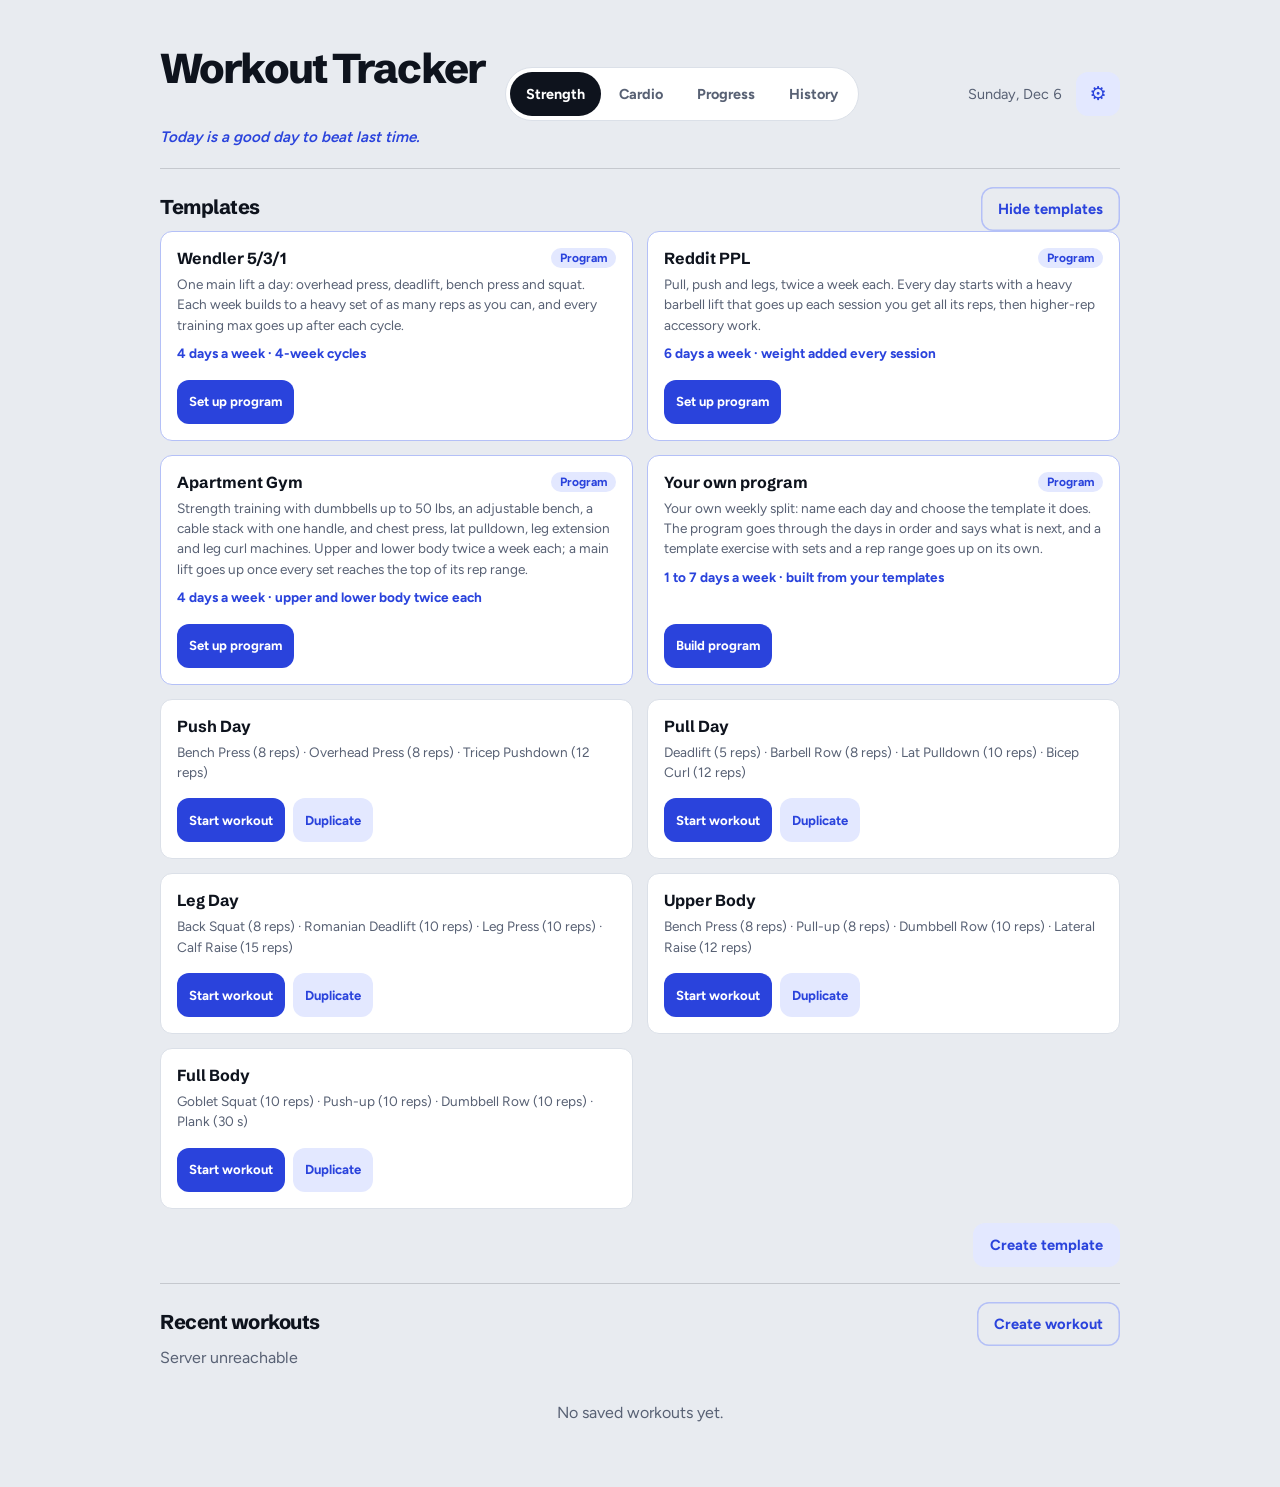
==== frontend/index.html @ eeacf693 "List the workouts the server refused in Settings, with Retry, Download and Discard A finished workou" ====
<!doctype html>
<html lang="en">
<head>
  <meta charset="UTF-8" />
  <meta name="viewport" content="width=device-width, initial-scale=1.0" />
  <title>Workout Tracker</title>
  <link rel="preload" href="fonts/schibsted-grotesk-latin.woff2" as="font" type="font/woff2" crossorigin />
  <link rel="preload" href="fonts/figtree-latin.woff2" as="font" type="font/woff2" crossorigin />
  <link rel="stylesheet" href="styles.css" />
  <link rel="stylesheet" href="onboarding.css" />
  <script src="theme.js"></script>
  <link rel="manifest" href="/manifest.webmanifest" />
  <meta name="theme-color" content="#e8ebf0" />
  <link rel="icon" href="/icons/icon-192.png" />
  <link rel="apple-touch-icon" href="/icons/apple-touch-icon.png" />
  <meta name="mobile-web-app-capable" content="yes" />
  <meta name="apple-mobile-web-app-capable" content="yes" />
  <meta name="apple-mobile-web-app-title" content="Workouts" />
</head>
<body>
  <main class="shell">
    <header>
      <div><h1>Workout Tracker</h1><p class="subtitle page-status" id="pageStatus"></p><p class="splash" id="splashLine" hidden></p></div>
      <nav class="site-nav" aria-label="Primary navigation"><a class="active" href="index.html" aria-current="page">Strength</a><a href="cardio.html">Cardio</a><a href="progress.html">Progress</a><a href="history.html">History</a></nav>
      <div class="header-actions"><div class="date" id="today"></div><button class="secondary settings-button" id="settingsButton" type="button" aria-label="Settings" title="Settings">&#9881;</button></div>
    </header>

    <div class="form-feedback" id="formFeedback" role="status" aria-live="polite" hidden></div>

    <section class="card" id="workoutBuilderCard" hidden>
      <div class="section-heading"><div><h2 id="workoutBuilderTitle">Create a workout</h2><p class="subtitle" id="workoutBuilderIntro">Add each exercise with its weight and reps, then save it to your history.</p></div></div>
      <div id="workoutBuilder">
        <div class="workout-name"><div class="workout-field"><label for="workoutName">Workout name</label><input id="workoutName" type="text" placeholder="e.g. Push Day" /></div><div class="workout-field"><label for="workoutDate">Workout date</label><input id="workoutDate" type="date" /></div><button class="secondary" id="clearBtn" type="button">Cancel</button></div>
        <div class="notes-field"><label for="workoutNotes">Workout notes</label><textarea id="workoutNotes" rows="3" placeholder="How did the session feel? Add cues, goals, or observations."></textarea></div>
        <div class="grid">
          <div class="exercise-input"><label for="exercise">Exercise</label><input id="exercise" type="text" maxlength="100" list="exerciseNames" autocomplete="off" placeholder="e.g. Bench Press" required /></div>
          <div><label for="weight">Weight (<span class="unit-label">lbs</span>)</label><input id="weight" type="number" inputmode="decimal" min="0" step="0.5" placeholder="0" /></div>
          <div><label for="reps">Reps</label><input id="reps" type="number" inputmode="numeric" min="1" step="1" placeholder="0" required /></div>
          <button class="primary" id="addBtn" type="button">+ Add</button>
        </div>
        <ul class="exercise-list" id="exerciseList"><li class="empty">Your exercises will appear here.</li></ul>
        <div class="footer-actions"><span id="count" class="subtitle">0 exercises</span><button class="primary" id="saveBtn" type="button">Save workout</button></div>
      </div>
    </section>

    <section class="card active-workout" id="activeWorkout" hidden>
      <div class="section-heading"><div><h2 id="activeWorkoutTitle">Active workout</h2><button class="progress-toggle" id="activeWorkoutProgress" type="button" aria-expanded="false" aria-controls="exerciseJump"></button></div><div class="section-heading-actions"><button class="secondary" id="bigViewBtn" type="button">Big view</button><button class="secondary" id="endWorkoutBtn" type="button">Cancel workout</button></div></div>
      <p class="reach-line" id="workoutReach" hidden></p>
      <ol class="exercise-jump" id="exerciseJump" aria-label="Go to an exercise" hidden></ol>
      <div class="active-exercise"><div class="active-exercise-heading"><h3 id="activeExerciseName"></h3><details class="row-menu exercise-menu" id="exerciseMenu"><summary class="secondary" aria-label="More for this exercise">&middot;&middot;&middot;</summary><div class="row-menu-items"><button type="button" id="swapToggle" aria-expanded="false" aria-controls="swapPanel">Swap exercise</button><button type="button" id="guideToggle" aria-expanded="false" aria-controls="guidePanel">How to do it</button><button type="button" id="noteToggle" aria-expanded="false" aria-controls="notePanel">Add note</button><button type="button" id="supersetToggle">Superset with next</button></div></details></div>
        <div class="swap-panel" id="swapPanel" hidden><label for="swapName">Do this instead</label><div class="swap-fields"><input id="swapName" type="text" maxlength="100" list="exerciseNames" autocomplete="off" placeholder="e.g. Dumbbell Bench Press" /><button class="primary" id="swapBtn" type="button">Swap</button><button class="secondary" id="swapCancel" type="button">Cancel</button></div><p class="subtitle" id="swapHelp"></p></div>
        <div class="swap-panel guide-panel" id="guidePanel" hidden><h4 id="guideTitle"></h4><p class="subtitle guide-for" id="guideFor" hidden></p><ol class="guide-steps" id="guideSteps"></ol><p class="guide-mistake" id="guideMistake" hidden></p><p class="guide-none subtitle" id="guideNone" hidden></p><div class="note-actions"><a class="guide-video" id="guideVideo" href="#" target="_blank" rel="noopener noreferrer">Find a video demo</a><button class="secondary" id="guideClose" type="button">Close</button></div></div>
        <div class="swap-panel" id="notePanel" hidden><label for="noteText">Note for this exercise</label><textarea class="notes-input" id="noteText" rows="2" maxlength="2000" placeholder="e.g. Seat on 4, grip on the rings"></textarea><div class="note-actions"><button class="primary" id="noteSave" type="button">Save note</button><button class="secondary" id="noteCancel" type="button">Cancel</button></div><p class="subtitle">Shown whenever you do this exercise, in any workout. Save it empty to remove it.</p></div>
        <p class="exercise-note" id="exerciseNote" hidden></p><p class="subtitle superset-line" id="supersetLine" hidden></p>
        <p id="activeExerciseTarget" class="exercise-context target"></p><p id="activeExerciseLast" class="exercise-context" hidden></p><p class="progression-hint" id="progressionHint" hidden><span id="progressionText"></span> <button class="link-button" id="progressionUse" type="button"></button></p><p class="reach-hint" id="reachHint" hidden></p><details class="past-sessions" id="pastSessions" hidden><summary>Past sessions</summary><ul id="pastSessionList"></ul><a class="past-sessions-link" id="exerciseHistoryLink" href="progress.html">Every session, chart and records</a></details><ol class="plan-sets" id="activePlan" aria-label="Planned sets" hidden></ol></div>
      <div class="set-entry">
        <div class="weight-entry"><label for="activeWeight">Weight (<span class="unit-label">lbs</span>)</label><div class="weight-stepper" id="weightStepper"><button class="secondary" type="button" data-weight-step="-5" aria-label="5 lbs lighter">&minus;5</button><input id="activeWeight" type="number" inputmode="decimal" enterkeyhint="next" min="0" step="0.5" placeholder="0" /><button class="secondary" type="button" data-weight-step="5" aria-label="5 lbs heavier">+5</button></div></div>
        <div class="reps-entry"><label for="completedReps" id="completedRepsLabel">Reps completed</label><input id="completedReps" type="number" inputmode="numeric" enterkeyhint="done" min="1" step="1" placeholder="0" /></div>
        <button class="primary" id="completeSetBtn" type="button">Complete set</button>
      </div>
      <button class="secondary repeat-set" id="repeatSetBtn" type="button" hidden></button>
      <div class="effort-choices" id="effortChoices" role="group" aria-labelledby="effortLabel" hidden><span id="effortLabel">Reps left</span><button class="secondary" type="button" data-effort="0" aria-pressed="false" aria-label="0 left">0</button><button class="secondary" type="button" data-effort="1" aria-pressed="false" aria-label="1 left">1</button><button class="secondary" type="button" data-effort="2" aria-pressed="false" aria-label="2 left">2</button><button class="secondary" type="button" data-effort="3" aria-pressed="false" aria-label="3 left">3</button><button class="secondary" type="button" data-effort="4" aria-pressed="false" aria-label="4 or more left">4+</button></div>
      <div class="hold-timer" id="holdTimer" hidden><div class="hold-time"><strong>Hold</strong><span id="holdDisplay">0:30</span></div><button class="secondary" id="holdBtn" type="button">Start timer</button></div>
      <p class="plate-hint" id="plateHint" hidden></p><p class="plate-hint" id="warmupHint" hidden></p>
      <div class="rest-panel" id="restPanel" hidden><div class="rest-time"><strong>Rest</strong><span id="timerDisplay">1:30</span><div class="rest-adjust" id="restAdjust"><button class="secondary" type="button" data-rest-adjust="-30" aria-label="30s less rest">&minus;30s</button><button class="secondary" type="button" data-rest-adjust="30" aria-label="30s more rest">+30s</button></div></div><div class="rest-actions"><button class="secondary" id="restEndBtn" type="button" aria-label="End rest now">End rest</button><button class="secondary" id="restToggleBtn" type="button">Start rest</button><button class="secondary" id="restResetBtn" type="button" aria-label="Reset the rest timer" title="Reset">&#8634;</button></div></div>
      <p class="visually-hidden" id="restAnnouncement" role="status"></p>
      <p class="subtitle screen-awake-notice" id="screenAwakeNotice" role="status" hidden></p>
      <p class="subtitle" id="activeSyncNotice" role="status" hidden>Can&rsquo;t reach the server. Your sets are saved on this device and will sync automatically.</p>
      <div class="workout-extras">
      <details class="add-exercise" id="completedSetsToggle" hidden><summary id="completedSetsSummary">Completed sets</summary><ul class="set-list" id="completedSets"></ul></details>
      <details class="add-exercise" id="activeNotesToggle"><summary>Workout notes</summary><textarea class="notes-input" id="activeNotes" rows="3" aria-label="Workout notes" placeholder="Add notes while you train."></textarea></details>
      <details class="add-exercise" id="addActiveExercise"><summary>Add an exercise</summary><div class="add-exercise-fields"><div><label for="activeAddName">Exercise</label><input id="activeAddName" type="text" list="exerciseNames" autocomplete="off" placeholder="e.g. Dips" /></div><div><label for="activeAddReps" id="activeAddRepsLabel">Target reps</label><input id="activeAddReps" type="number" inputmode="numeric" min="1" step="1" placeholder="0" /></div><button class="secondary" id="activeAddBtn" type="button">Add next</button><label class="setting-check add-exercise-timed"><input id="activeAddTimed" type="checkbox" /> Timed, in seconds rather than reps</label></div></details>
      </div>
      <div class="footer-actions"><button class="link-button" id="finishEarlyBtn" type="button" hidden>Finish early</button><div class="footer-buttons"><button class="secondary" id="prevExerciseBtn" type="button" hidden>Previous</button><button class="primary" id="nextExerciseBtn" type="button">Next exercise</button></div></div>
    </section>

    <button class="link-button other-cards-toggle" id="otherCardsToggle" type="button" aria-expanded="false">Show the rest of the Tracker</button>

    <section class="card workout-summary" id="workoutSummary" aria-labelledby="summaryTitle" hidden>
      <div class="section-heading"><div><h2 id="summaryTitle">Workout complete</h2><p class="subtitle" id="summaryName"></p></div><button class="secondary" id="summaryDone" type="button">Done</button></div>
      <p class="summary-splash" id="summarySplash" hidden></p>
      <div class="summary-records summary-achievements" id="summaryAchievements" hidden><h3>Achievements unlocked</h3><ul id="summaryAchievementList"></ul></div>
      <div class="summary-records summary-program" id="summaryProgram" hidden><h3>Your program</h3><ul id="summaryProgramList"></ul></div>
      <p class="summary-headline" id="summaryCompare" hidden></p>
      <div class="summary-goals summary-records" id="summaryGoals" hidden><h3>Goals reached</h3><ul id="summaryGoalList"></ul></div>
      <div class="summary-records" id="summaryRecords" hidden><h3>New personal records</h3><ul id="summaryRecordList"></ul></div>
      <p class="summary-line" id="summaryWeek" hidden></p>
      <p class="summary-line summary-streak" id="summaryStreak" hidden></p>
      <ul class="summary-stats" id="summaryStats"></ul>
      <div class="summary-exercises" id="summaryExercises" hidden><h3>By exercise</h3><ul id="summaryExerciseList"></ul></div>
      <button class="link-button summary-export" id="summaryExport" type="button" hidden>Download for Strava (.tcx)</button>
    </section>

    <section class="card recap-card whats-new-card" id="whatsNewCard" aria-labelledby="whatsNewTitle" hidden>
      <div class="section-heading"><div><h2 id="whatsNewTitle">What's new</h2><p class="subtitle" id="whatsNewRelease"></p></div><button class="secondary" id="whatsNewDone" type="button">Done</button></div>
      <ul class="whats-new-list" id="whatsNewList"></ul>
      <details class="recap-records whats-new-more" id="whatsNewMore" hidden><summary id="whatsNewMoreTitle">More</summary><ul class="whats-new-list" id="whatsNewMoreList"></ul></details>
    </section>

    <section class="card recap-card" id="recapCard" aria-labelledby="recapTitle" hidden>
      <div class="section-heading"><div><h2 id="recapTitle">Last week</h2><p class="subtitle" id="recapRange"></p></div><button class="secondary" id="recapDone" type="button">Done</button></div>
      <p class="summary-splash recap-best" id="recapBest" hidden>Your biggest week of lifting yet.</p>
      <p class="summary-headline recap-headline" id="recapHeadline"></p>
      <p class="summary-line" id="recapCompare" hidden></p>
      <ul class="summary-stats" id="recapStats"></ul>
      <div class="summary-records summary-achievements" id="recapAchievements" hidden><h3>Achievements</h3><ul id="recapAchievementList"></ul></div>
      <details class="recap-records summary-records" id="recapRecords" hidden><summary id="recapRecordsTitle">Personal records</summary><ul id="recapRecordList"></ul></details>
    </section>

    <section class="card between-workouts schedule-card" id="scheduleCard" aria-label="Training schedule" hidden>
      <p class="schedule-text" id="scheduleText"></p>
      <div class="schedule-actions"><button class="primary" id="scheduleStart" type="button" hidden></button><button class="link-button" id="scheduleChange" type="button">Change schedule</button></div>
    </section>

    <section class="card between-workouts flat" id="programCard" hidden>
      <div class="section-heading program-heading"><div><h2 id="programTitle">Training program</h2><p id="programSummary" class="subtitle"></p></div><details class="row-menu program-menu"><summary class="secondary" aria-label="Program options">&middot;&middot;&middot;</summary><div class="row-menu-items"><button id="editProgramBtn" type="button">Edit program</button><button id="calendarProgramBtn" type="button">Add to calendar</button><button class="danger" id="endProgramBtn" type="button">End program</button></div></details></div>
      <p class="program-notice" id="programNotice" role="status" hidden></p>
      <div class="program-next" id="programNext"></div>
      <details class="program-section" id="programNumbersSection"><summary id="programNumbersHeading">Training maxes</summary><ul class="program-maxes" id="programMaxes"></ul></details>
      <details class="program-section" id="programProgressSection" hidden><summary>Progress</summary><p class="program-progress-key" id="programProgressKey"></p><ul class="program-progress" id="programProgress"></ul></details>
      <details class="program-section"><summary id="programBlockHeading">This cycle</summary><div id="programWeeks"></div></details>
    </section>

    <section class="card between-workouts flat ruled">
      <div class="section-heading"><div><h2>Templates</h2></div><div class="section-heading-actions"><button class="secondary" id="templatesToggle" type="button" aria-controls="templateArea" aria-expanded="false">Show templates</button></div></div>
      <div id="templateArea" hidden>
        <div class="template-grid" id="templateList"></div>
        <div class="template-area-actions"><button class="secondary" id="createTemplateBtn" type="button">Create template</button></div>
      </div>
    </section>

    <section class="card between-workouts flat ruled">
      <div class="section-heading"><div><h2>Recent workouts</h2><p id="storageStatus" class="subtitle"></p></div><div class="section-heading-actions"><button class="secondary" id="createWorkoutBtn" type="button">Create workout</button></div></div>
      <ul class="saved-workout-list" id="savedWorkoutList"><li class="empty">No saved workouts yet.</li></ul>
    </section>
  </main>
  <div class="big-view" id="bigView" role="dialog" aria-modal="true" aria-labelledby="bigViewExercise" hidden>
    <p class="visually-hidden" id="bigViewAnnouncement" role="status"></p>
    <div class="big-view-top">
      <div><h2 id="bigViewExercise"></h2><p id="bigViewProgress"></p></div>
      <button id="bigViewClose" type="button" aria-label="Close the big view">&times;</button>
    </div>
    <div class="big-view-main">
      <p class="big-view-label" id="bigViewLabel" hidden></p>
      <p class="big-view-clock" id="bigViewClock" role="timer" aria-live="off" hidden></p>
      <div class="big-view-bar" id="bigViewBar" aria-hidden="true" hidden><span></span></div>
      <p class="big-view-set" id="bigViewSet"></p>
      <p class="big-view-numbers" id="bigViewNumbers" hidden></p>
      <p class="big-view-reach" id="bigViewReach" hidden></p>
    </div>
    <div class="big-view-actions">
      <div class="big-view-rest" id="bigViewRest" hidden><button type="button" data-big-rest="-30" aria-label="30s less rest">&minus;30s</button><button type="button" data-big-rest="30" aria-label="30s more rest">+30s</button><button type="button" id="bigViewToggle"></button><button type="button" id="bigViewSkip">Skip rest</button></div>
      <button class="big-view-primary" id="bigViewPrimary" type="button" data-kind="complete">Complete set</button>
    </div>
  </div>
  <!-- Suggested exercise names for every exercise field on the page: whatever has been logged or is in a template. -->
  <datalist id="exerciseNames"></datalist>
  <div class="modal-backdrop" id="templateModal" hidden>
    <section class="settings-modal template-modal" role="dialog" aria-modal="true" aria-labelledby="templateModalTitle">
      <div class="settings-heading"><h2 id="templateModalTitle">Create template</h2><button class="modal-close" id="closeTemplate" type="button" aria-label="Close template editor">&times;</button></div>
      <form id="templateForm"><label for="templateName">Template name</label><input id="templateName" type="text" maxlength="100" placeholder="e.g. Conditioning Day" required /><div class="template-exercise-heading"><label>Exercises</label><button class="secondary" id="addTemplateExercise" type="button">Add exercise</button></div><div id="templateExerciseEditor"></div><div class="settings-actions"><button class="secondary" id="cancelTemplate" type="button">Cancel</button><button class="primary" type="submit">Save template</button></div></form>
    </section>
  </div>
  <div class="modal-backdrop" id="programModal" hidden>
    <section class="settings-modal program-modal" role="dialog" aria-modal="true" aria-labelledby="programModalTitle">
      <div class="settings-heading"><h2 id="programModalTitle">Start program</h2><button class="modal-close" id="closeProgram" type="button" aria-label="Close program setup">&times;</button></div>
      <form id="programForm" novalidate>
        <p class="subtitle program-help" id="programIntro"></p>
        <div class="program-option" id="programMaxKindField"><label for="programMaxKind">The weights you enter are</label><select id="programMaxKind"><option value="1rm">One-rep maxes</option><option value="tm">Training maxes</option></select></div>
        <div class="program-max-inputs" id="programMaxInputs"></div>
        <div class="program-options" id="programOptions"></div>
        <p class="auth-feedback" id="programFormError" role="alert" hidden></p>
        <div class="settings-actions"><button class="secondary" id="cancelProgram" type="button">Cancel</button><button class="primary" id="programSubmit" type="submit">Start program</button></div>
      </form>
    </section>
  </div>
  <div class="modal-backdrop" id="builderModal" hidden>
    <section class="settings-modal program-modal builder-modal" role="dialog" aria-modal="true" aria-labelledby="builderModalTitle">
      <div class="settings-heading"><h2 id="builderModalTitle">Build your program</h2><button class="modal-close" id="closeBuilder" type="button" aria-label="Close program builder">&times;</button></div>
      <form id="builderForm" novalidate>
        <p class="subtitle program-help" id="builderIntro"></p>
        <div class="program-option"><label for="builderName">Program name</label><input id="builderName" type="text" maxlength="100" autocomplete="off" placeholder="e.g. Upper/Lower" /></div>
        <div class="template-exercise-heading"><label id="builderDaysLabel">Days, in order</label><button class="secondary" id="builderAddDay" type="button">Add a day</button></div>
        <ol class="builder-days" id="builderDays" aria-labelledby="builderDaysLabel"></ol>
        <p class="auth-feedback" id="builderError" role="alert" hidden></p>
        <div class="settings-actions"><button class="secondary" id="cancelBuilder" type="button">Cancel</button><button class="primary" id="builderSubmit" type="submit">Start program</button></div>
      </form>
    </section>
  </div>
  <script src="common.js"></script>
  <script src="offline.js"></script>
  <!-- The Settings dialog is added by settings-dialog.js, one copy for every page. -->
  <script src="account-rules.js"></script>
  <script src="settings-fields.js"></script>
  <script src="settings-dialog.js"></script>
  <script src="settings.js"></script>
  <script src="devices.js"></script>
  <script src="refused-workouts.js"></script>
  <script src="reminders.js"></script>
  <script src="program-definitions.js"></script>
  <script src="program-plan.js"></script>
  <script src="program.js"></script>
  <!-- The Tracker's own scripts, each loaded before script.js, which starts the page. -->
  <script src="rest-timer.js"></script>
  <script src="records.js"></script>
  <script src="cardio-activities.js"></script>
  <script src="achievements.js"></script>
  <script src="reach.js"></script>
  <script src="achievement-card.js"></script>
  <script src="recap.js"></script>
  <script src="whats-new.js"></script>
  <script src="summary.js"></script>
  <script src="activity-export.js"></script>
  <script src="templates.js"></script>
  <script src="program-builder.js"></script>
  <script src="exercise-library.js"></script>
  <script src="exercise-guides.js"></script>
  <script src="stalls.js"></script>
  <script src="training-tools.js"></script>
  <script src="schedule.js"></script>
  <script src="program-calendar.js"></script>
  <script src="script.js"></script>
  <script src="big-view.js"></script>
  <script src="onboarding.js"></script>
  <script src="pwa.js"></script>
</body>
</html>
---- frontend/styles.css ----
/* Two typefaces, both served with the app (fonts/, SIL Open Font License), so every phone, computer and test run draws the same
   letters at the same sizes: Schibsted Grotesk for titles and the big numbers being worked on, and Figtree for everything
   else. Each has a Latin file for English and an extended one that only loads for accented names. */
@font-face { font-family:"Schibsted Grotesk"; font-style:normal; font-weight:400 900; font-display:swap; src:url(fonts/schibsted-grotesk-latin.woff2) format("woff2");
  unicode-range:U+0000-00FF,U+0131,U+0152-0153,U+02BB-02BC,U+02C6,U+02DA,U+02DC,U+0304,U+0308,U+0329,U+2000-206F,U+20AC,U+2122,U+2191,U+2193,U+2212,U+2215,U+FEFF,U+FFFD; }
@font-face { font-family:"Schibsted Grotesk"; font-style:normal; font-weight:400 900; font-display:swap; src:url(fonts/schibsted-grotesk-latin-ext.woff2) format("woff2");
  unicode-range:U+0100-02BA,U+02BD-02C5,U+02C7-02CC,U+02CE-02D7,U+02DD-02FF,U+0304,U+0308,U+0329,U+1D00-1DBF,U+1E00-1E9F,U+1EF2-1EFF,U+2020,U+20A0-20AB,U+20AD-20C0,U+2113,U+2C60-2C7F,U+A720-A7FF; }
@font-face { font-family:Figtree; font-style:normal; font-weight:300 900; font-display:swap; src:url(fonts/figtree-latin.woff2) format("woff2");
  unicode-range:U+0000-00FF,U+0131,U+0152-0153,U+02BB-02BC,U+02C6,U+02DA,U+02DC,U+0304,U+0308,U+0329,U+2000-206F,U+20AC,U+2122,U+2191,U+2193,U+2212,U+2215,U+FEFF,U+FFFD; }
@font-face { font-family:Figtree; font-style:normal; font-weight:300 900; font-display:swap; src:url(fonts/figtree-latin-ext.woff2) format("woff2");
  unicode-range:U+0100-02BA,U+02BD-02C5,U+02C7-02CC,U+02CE-02D7,U+02DD-02FF,U+0304,U+0308,U+0329,U+1D00-1DBF,U+1E00-1E9F,U+1EF2-1EFF,U+2020,U+20A0-20AB,U+20AD-20C0,U+2113,U+2C60-2C7F,U+A720-A7FF; }
/* Colour themes. Every colour that changes with the theme is one of these variables: the page and card (--bg, --card,
   --sunk for panels set into a card), text (--ink, --muted), lines, the accent and what goes on it (--on-accent), a
   tint of it for chosen and secondary things (--accent-soft, --accent-line), the focus ring, and the glow the page's
   background starts from. theme.js sets data-palette on <html> to the chosen theme, and data-theme to light or dark,
   which the rules further down that differ in the dark (warnings, successes) go by. Each block also colours the
   previews in Settings, which carry a data-palette of their own. */
:root, [data-palette="light"] { --bg:#e8ebf0; --card:#fff; --ink:#0e131d; --muted:#586174; --accent:#2a43dc; --line:#dbe0e8; --on-accent:#fff;
  --accent-soft:#e3e8ff; --accent-line:#b4c0f7; --accent-ring:#2a43dc26; --sunk:#f2f4f8; --glow:#e3e8ff; }
:root { --tab-bar:0px; --radius-control:12px; --radius-panel:16px; --radius-card:22px;
  --font-display:"Schibsted Grotesk","Helvetica Neue",Arial,sans-serif; --font-body:Figtree,system-ui,-apple-system,"Segoe UI",sans-serif;
  --rule:var(--line); }
@supports (color:color-mix(in srgb, red, blue)) { :root { --rule:color-mix(in srgb, var(--ink) 16%, var(--bg)); } }
[data-theme="dark"], [data-palette="dark"] { color-scheme:dark; --bg:#0b0e13; --card:#151a22; --ink:#f0f3f8; --muted:#98a3b6; --accent:#8fa7ff; --line:#252c38; --on-accent:#080d28;
  --accent-soft:#1d2644; --accent-line:#37478a; --accent-ring:#8fa7ff33; --sunk:#10141b; --glow:#18213b; }
/* Light themes. */
[data-palette="sunrise"] { --bg:#fbf5ef; --card:#fffdfb; --ink:#2b1d16; --muted:#7c6558; --accent:#b64621; --line:#efe1d4; --on-accent:#fff;
  --accent-soft:#fde8de; --accent-line:#f2c2ad; --accent-ring:#b6462124; --sunk:#fcf6f1; --glow:#ffe6d6; }
[data-palette="meadow"] { --bg:#f2f7f3; --card:#fff; --ink:#15281d; --muted:#5b7064; --accent:#217855; --line:#dde9e1; --on-accent:#fff;
  --accent-soft:#e2f2e8; --accent-line:#b5dcc4; --accent-ring:#21785524; --sunk:#f6faf7; --glow:#dff2e5; }
[data-palette="blossom"] { --bg:#fbf3f6; --card:#fff; --ink:#2d1622; --muted:#7c6270; --accent:#b83772; --line:#f0dfe7; --on-accent:#fff;
  --accent-soft:#fbe5ef; --accent-line:#f0bcd3; --accent-ring:#b8377224; --sunk:#fdf7fa; --glow:#fde1ed; }
/* Dark themes, most of them on black. A bright accent takes dark text, which white on it would be hard to read. */
[data-palette="crimson"] { --bg:#0c0c0e; --card:#17171b; --ink:#f3f3f5; --muted:#a6a6b0; --accent:#f05555; --line:#2a2a30; --on-accent:#1a0505;
  --accent-soft:#3a1a1e; --accent-line:#6b2a31; --accent-ring:#f0555538; --sunk:#111114; --glow:#2a1316; }
[data-palette="emerald"] { --bg:#0b0e0c; --card:#151a17; --ink:#eef5f0; --muted:#9fb0a5; --accent:#34d399; --line:#25302a; --on-accent:#052e1f;
  --accent-soft:#12352a; --accent-line:#1f6b4f; --accent-ring:#34d39938; --sunk:#0f1311; --glow:#10261d; }
[data-palette="ocean"] { --bg:#0a1220; --card:#101c2f; --ink:#e8f1fb; --muted:#9db0c8; --accent:#38bdf8; --line:#1f3150; --on-accent:#03243a;
  --accent-soft:#12324d; --accent-line:#1d5b83; --accent-ring:#38bdf838; --sunk:#0c1626; --glow:#0f2a45; }
[data-palette="gold"] { --bg:#0e0d0a; --card:#1a1813; --ink:#f6f2e8; --muted:#b3aa96; --accent:#f5b72f; --line:#2f2b22; --on-accent:#251a00;
  --accent-soft:#3a2f12; --accent-line:#6e5820; --accent-ring:#f5b72f38; --sunk:#13120e; --glow:#2a220e; }
[data-palette="violet"] { --bg:#110c1c; --card:#1b1429; --ink:#f1ecfa; --muted:#ada3c2; --accent:#b98cff; --line:#2e2442; --on-accent:#1d0b3a;
  --accent-soft:#2f2150; --accent-line:#55408a; --accent-ring:#b98cff38; --sunk:#150f22; --glow:#2a1a4a; }
/* The Text size setting (theme.js puts it on <html>): every size below is in rem, so scaling the root scales all of the text and the
   spaces measured in it. Normal is the browser's own size, which is left alone so a larger default in the browser still counts. */
html[data-text-size="large"] { font-size:115%; }
html[data-text-size="larger"] { font-size:130%; }
html[data-text-size="largest"] { font-size:150%; }
* { box-sizing:border-box; }
/* The hidden attribute always wins. A class that sets display (flex, grid) would otherwise override it and
   leave the element showing, as it did for the rest timer and the empty-chart message. */
[hidden] { display:none !important; }
body {
  margin:0; min-height:100vh; font-family:var(--font-body); color:var(--ink); background:var(--bg); transition:background .2s,color .2s;
}
/* Titles, and the few numbers that are the point of a screen (the weight and reps being logged, the next workout and the totals),
   are the grotesk. Everything else, buttons and fields included, is in the body face. A field or button that is to be the grotesk
   says so here, since they take the page's font from `font:inherit` below. The clocks stay in the body face on purpose: the
   grotesk's tabular figures leave a gap around the colon ("1 : 29"), which Figtree's do not. */
h1, h2, h3, h4, .program-next strong, .weight-stepper input, .reps-entry input, .summary-stats strong,
.program-maxes strong { font-family:var(--font-display); }
/* Numbers are set in tabular figures everywhere, so a weight that changes by 5 does not make its neighbours jump. */
input[type=number], .weight-stepper input, .set-edit, .date, .cardio-clock, .summary-stats strong, .program-maxes strong { font-variant-numeric:tabular-nums; }
.shell { width:min(960px,calc(100% - 32px)); margin:0 auto; padding:42px 0 60px; }
.auth-shell { width:min(440px,calc(100% - 32px)); margin:0 auto; padding:12vh 0; }
.auth-card h1 { font-size:2rem; margin:0; }
.auth-tabs { display:flex; gap:8px; margin:24px 0; }
.auth-tabs button { flex:1; }
/* Specific enough to beat the dark theme's .secondary background, which would otherwise hide which tab is chosen. */
.auth-tabs button.secondary.active { color:var(--on-accent); background:var(--accent); }
.auth-card form { display:grid; gap:8px; }
.auth-card form label { margin-top:8px; }
.auth-card form h2 { margin:24px 0 0; }
.auth-card form .subtitle { margin:0 0 4px; line-height:1.45; }
.auth-feedback { margin:18px 0 0; color:#ab3a49; font-size:.9rem; }
html[data-theme="dark"] .auth-feedback { color:#ff9eaa; }
/* What a new password takes, under its field. */
.field-advice { margin:0; color:var(--muted); font-size:.8rem; line-height:1.4; }
.auth-notice { margin:18px 0 0; color:var(--ink); font-size:.9rem; line-height:1.45; }
.link-button { justify-self:center; padding:8px; color:var(--accent); background:none; font-size:.85rem; }
.link-button:hover { text-decoration:underline; transform:none; }
header { display:flex; justify-content:space-between; align-items:center; gap:20px; margin-bottom:28px; }
.header-actions { display:flex; align-items:center; gap:14px; margin-left:auto; }
.form-feedback {
  position:sticky; top:12px; z-index:20; margin:0 0 20px; padding:12px 14px; box-shadow:0 6px 18px rgba(16,21,35,.12); color:#7e3942;
  background:#fff1f3; border:1px solid #f0c5cc; border-radius:10px; font-size:.9rem;
}
.form-feedback.success { color:#22634c; background:#edf9f2; border-color:#b9e3ca; }
html[data-theme="dark"] .form-feedback { color:#ffb1ba; background:#482934; border-color:#6d3b49; }
html[data-theme="dark"] .form-feedback.success { color:#a5e5c2; background:#193b2d; border-color:#2f654b; }
.form-feedback.info { color:var(--ink); background:var(--accent-soft); border-color:var(--accent-line); }
.feedback-action { margin-left:6px; padding:4px 12px; color:inherit; background:transparent; border:1px solid currentColor; border-radius:8px; font-weight:800; }
#formFeedback { cursor:pointer; }
#formFeedback::after { content:"\00d7"; float:right; margin-left:12px; font-size:1.25rem; line-height:1; opacity:.6; }
.settings-button { width:44px; height:44px; padding:0; font-size:1.2rem; line-height:1; }
.site-nav { display:flex; gap:2px; align-self:center; padding:4px; background:var(--card); border:1px solid var(--line); border-radius:999px; }
.site-nav a { display:inline-flex; align-items:center; color:var(--muted); border-radius:999px; padding:8px 16px; font-size:.9rem; font-weight:700; text-decoration:none; }
.site-nav a:hover { color:var(--ink); }
/* Ink is the colour of "now": the page you are on here, the rest timer and the next workout on the Tracker. */
.site-nav a.active { color:var(--card); background:var(--ink); }
/* The phone's tab bar draws an icon over each name; the files are the app's own, because nothing may load from another origin. */
.site-nav a::before { content:""; display:none; width:22px; height:22px; background:currentColor; -webkit-mask:var(--tab-icon) center / contain no-repeat; mask:var(--tab-icon) center / contain no-repeat; }
.site-nav a[href="index.html"] { --tab-icon:url(icons/tab-strength.svg); }
.site-nav a[href="cardio.html"] { --tab-icon:url(icons/tab-cardio.svg); }
.site-nav a[href="progress.html"] { --tab-icon:url(icons/tab-progress.svg); }
.site-nav a[href="history.html"] { --tab-icon:url(icons/tab-history.svg); }
h1 { margin:0; font-size:clamp(2rem,5vw,3.25rem); font-weight:800; letter-spacing:-.045em; }
.subtitle { color:var(--muted); margin:8px 0 0; }
.date { color:var(--muted); font-size:.9rem; white-space:nowrap; }
/* The line under a page's name (the Tracker's and History's): where things stand. Its height is kept while it fills in, so the page
   does not move when the workouts arrive. */
.page-status { min-height:1.5em; }
/* Surfaces are told from the page by their tone, a hairline and their corners, not by a shadow: shadows are kept for what floats. */
.card { background:var(--card); border:1px solid var(--line); border-radius:var(--radius-card); padding:24px; }
.card:not([hidden]) ~ .card { margin-top:20px; }
/* Not everything needs a surface. On the Tracker the next workout is the one raised thing (the ink panel); the program around it, the
   templates and the saved workouts lie flat on the page, the lists told apart by a hairline and their headings. They stay .card in
   the markup so the spacing between sections, and the rest being put away during a workout, work as they do for every other card. */
.card.flat { padding:0; background:none; border:0; border-radius:0; }
.card.ruled { padding-top:18px; border-top:1px solid var(--rule); }
/* Lines between rows that sit on the page rather than on a card use --rule, which is darker than --line (a card's hairline is drawn
   on white or the card tone; on the page it would all but vanish, about 1.1 to 1 in Light). */
.card.flat .saved-workout, .card.flat .more-workouts, .card.flat .program-section { border-top-color:var(--rule); }
h2 { font-size:1.25rem; font-weight:750; letter-spacing:-.025em; margin:0 0 20px; }
.section-heading { display:flex; justify-content:space-between; align-items:baseline; gap:16px; }
.section-heading-actions { display:flex; align-items:center; gap:12px; }
.button-link { display:inline-block; border-radius:10px; padding:10px 13px; font-size:.85rem; font-weight:700; text-decoration:none; }
.workout-name { display:flex; align-items:end; gap:12px; margin-bottom:22px; }
.workout-field { flex:1; }
input, select { width:100%; border:1px solid var(--line); border-radius:var(--radius-control); padding:12px 13px; color:var(--ink); background:var(--card); font:inherit; outline:none; }
textarea { width:100%; resize:vertical; border:1px solid var(--line); border-radius:var(--radius-control); padding:12px 13px; color:var(--ink); background:var(--card); font:inherit; outline:none; }
input:focus, select:focus { border-color:var(--accent); box-shadow:0 0 0 3px var(--accent-ring); }
textarea:focus { border-color:var(--accent); box-shadow:0 0 0 3px var(--accent-ring); }
/* Keyboard focus: whatever is reached with the keyboard (and not what is clicked or tapped) gets a ring in the accent, which tests/lint.py
   keeps at 3 to 1 against the page and the card in every theme. Fields have no outline of their own (their border changes on focus), so
   this is what makes their focus plain to someone who cannot see a change of border colour. Controls that are drawn by a sibling of a hidden
   input (the theme swatches, the training days) put the ring on that sibling, below. */
:focus-visible { outline:2px solid var(--accent); outline-offset:2px; }
input[aria-invalid="true"] { border-color:#ab3a49; box-shadow:0 0 0 3px #ab3a491f; }
.grid { display:grid; grid-template-columns:2fr 1fr 1fr auto; gap:12px; align-items:end; }
label { display:block; color:var(--muted); font-size:.8rem; font-weight:650; margin:0 0 7px; }
/* The font shorthand cannot mix "inherit" with a size and weight (the browser drops the whole declaration, leaving
   buttons in its own default font), so the family is inherited first and the rest set after it. */
button { border:0; border-radius:var(--radius-control); padding:12px 17px; cursor:pointer; font:inherit; font-size:.92rem; font-weight:700; transition:transform .15s,opacity .15s; }
button:hover { transform:none; } button:active { transform:scale(.97); } .primary { color:var(--on-accent); background:var(--accent); } .secondary { color:var(--accent); background:var(--accent-soft); }
.exercise-list { margin:22px 0 0; padding:0; list-style:none; }
.exercise { display:grid; grid-template-columns:1fr 90px 90px auto; gap:12px; align-items:center; padding:13px 0; border-top:1px solid var(--line); }
.exercise-edit { padding:9px 10px; }
/* An exercise edited set by set: its name, Add set and Remove on a line, and its sets under them. */
.exercise.has-sets { grid-template-columns:1fr auto auto; }
.exercise.has-sets .set-list { grid-column:1/-1; grid-row:2; margin:0; }
.exercise.has-sets > button { align-self:stretch; }
.exercise strong { font-size:.95rem; } .exercise span { color:var(--muted); font-size:.9rem; }
.remove { color:#ab3a49; background:#fff1f3; padding:8px 10px; font-size:.8rem; }
.empty { color:var(--muted); text-align:center; padding:22px 0 5px; }
.saved-workout-list { margin:14px 0 0; padding:0; list-style:none; }
.saved-workout { padding:14px 0; border-top:1px solid var(--line); }
.more-workouts { padding:14px 0 0; border-top:1px solid var(--line); text-align:center; }
.history-workout .workout-details { margin-top:16px; }
.workout-note { margin:0 0 12px; color:var(--muted); font-size:.9rem; white-space:pre-wrap; }
.saved-workout-summary { display:flex; justify-content:space-between; align-items:center; gap:16px; }
.saved-workout strong { display:block; font-size:.95rem; }
.saved-workout span { color:var(--muted); font-size:.85rem; }
/* A saved workout on the Tracker: its name (tap for details), Start, and a menu for the rest. */
.saved-workout-row { align-items:center; }
.saved-workout-toggle { flex:1; min-width:0; padding:4px 0; color:inherit; background:none; border-radius:6px; font-weight:400; text-align:left; }
.saved-workout-toggle:hover { transform:none; }
/* The triangle after the name joins its last word with a no-break space, so a long name never leaves it on a line alone. It is the
   accent, as the triangles of the other folded things (Training maxes, Past sessions) are, so it reads as the same thing. */
.saved-workout-toggle strong::after { content:"\00a0\00a0\25B8"; color:var(--accent); font-size:.9em; }
.saved-workout-toggle[aria-expanded="true"] strong::after { content:"\00a0\00a0\25BE"; }
.row-actions { display:flex; align-items:center; gap:8px; flex-shrink:0; }
.row-actions > button { padding:8px 16px; font-size:.85rem; }
/* Start on a row of a log (History, saved workouts, cardio sessions) is an outline: a column of solid accent would shout over what was
   done. Solid accent is for the one thing a screen wants done: Start workout, Complete set, Finish. */
.row-actions > .primary { color:var(--accent); background:transparent; box-shadow:inset 0 0 0 1.5px var(--accent-line); }
.row-menu { position:relative; }
.row-menu > summary { display:grid; place-items:center; width:44px; height:44px; border-radius:10px; font-weight:800; letter-spacing:1px; list-style:none; cursor:pointer; }
.row-menu > summary::-webkit-details-marker { display:none; }
.row-menu-items {
  position:absolute; top:calc(100% + 6px); right:0; z-index:6; display:grid; min-width:170px; padding:6px; background:var(--card);
  border:1px solid var(--line); border-radius:12px; box-shadow:0 14px 35px rgba(16,21,35,.18);
}
.row-menu-items button { padding:10px 12px; color:var(--ink); background:none; font-size:.9rem; text-align:left; }
.row-menu-items button:hover { background:var(--bg); transform:none; }
.row-menu-items .danger, html[data-theme="dark"] .row-menu-items .danger { color:#ab3a49; background:none; }
html[data-theme="dark"] .row-menu-items .danger { color:#ff9eaa; }
/* The workout that is due leads Recent workouts: marked, with its Start solid, the one thing this list suggests doing. */
.due-tag { margin-right:4px; padding:2px 8px; color:var(--accent); background:var(--accent-soft); border-radius:999px; font-size:.72rem; font-style:normal; font-weight:800; white-space:nowrap; }
.saved-workout.is-due .row-actions > .primary { color:var(--on-accent); background:var(--accent); box-shadow:none; }
.template-area-actions { display:flex; justify-content:flex-end; margin-top:14px; }
.workout-details { margin-top:14px; padding:14px; background:var(--sunk); border-radius:10px; }
.workout-details ul { margin:0; padding:0; list-style:none; }
.workout-details li { display:flex; justify-content:space-between; gap:16px; padding:12px 0; border-bottom:1px solid var(--line); }
.workout-details li:last-child { border-bottom:0; }
.danger, .remove { color:#ab3a49; background:#fff1f3; }
html[data-theme="dark"] .danger, html[data-theme="dark"] .remove { color:#ff9eaa; background:#482934; }
.footer-actions { display:flex; justify-content:space-between; gap:12px; margin-top:24px; padding-top:20px; border-top:1px solid var(--line); }
.active-exercise { padding:18px 0 8px; border-top:1px solid var(--line); }
.active-exercise h3 { margin:0 0 6px; font-size:1.6rem; font-weight:800; letter-spacing:-.035em; }
.notes-field { margin:16px 0; }
.set-entry { display:grid; grid-template-columns:minmax(0,1.4fr) minmax(0,1fr) auto; gap:12px; align-items:end; margin-top:8px; }
.weight-stepper { display:flex; gap:6px; }
.weight-stepper { gap:8px; }
/* The weight is the number being worked on, so it is the biggest thing on the page, between steppers made for a thumb. */
.weight-stepper input { flex:1; min-width:0; min-height:4.25rem; line-height:1.1; font-size:2.25rem; font-weight:800; letter-spacing:-.03em; text-align:center; background:var(--sunk); border-color:transparent; border-radius:var(--radius-panel); }
.weight-stepper button { flex:none; width:4rem; min-height:4.25rem; padding:0; font-size:1.2rem; border-radius:var(--radius-panel); }
.reps-entry input { min-height:4.25rem; line-height:1.1; font-size:1.75rem; font-weight:800; text-align:center; background:var(--sunk); border-color:transparent; border-radius:var(--radius-panel); }
#completeSetBtn { min-height:4.25rem; font-size:1.05rem; border-radius:var(--radius-panel); }
.plate-hint { margin:10px 0 0; color:var(--muted); font-size:.88rem; }
/* The plates for each side of the bar, each drawn to its size. */
.plates { display:inline-flex; align-items:center; gap:3px; margin-left:4px; vertical-align:middle; }
.plate { display:inline-grid; place-items:center; min-width:22px; padding:0 4px; color:var(--on-accent); background:var(--accent); border-radius:4px; font-size:.7rem; font-weight:800; line-height:1; }
.plate-size-0 { height:36px; } .plate-size-1 { height:32px; } .plate-size-2 { height:28px; } .plate-size-3 { height:24px; }
.plate-size-4 { height:20px; opacity:.85; } .plate-size-5 { height:18px; opacity:.75; } .plate-size-6 { height:16px; min-width:18px; opacity:.65; }
.plate-size-7 { height:15px; min-width:17px; opacity:.6; } .plate-size-8 { height:14px; min-width:16px; opacity:.55; } .plate-size-9 { height:13px; min-width:15px; opacity:.5; }
.visually-hidden { position:absolute; width:1px; height:1px; overflow:hidden; clip:rect(0 0 0 0); white-space:nowrap; }
.notes-input { margin-top:12px; }
.set-list { display:grid; gap:8px; margin:18px 0 0; padding:0; list-style:none; }
.set-list li {
  display:grid; grid-template-columns:3.4rem minmax(0,1fr) minmax(0,1fr) auto; align-items:center; gap:10px; padding:8px 11px; background:var(--sunk);
  border:1px solid var(--line); border-radius:8px;
}
.set-number { color:var(--muted); font-size:.85rem; font-weight:700; }
.set-field { display:flex; align-items:center; gap:6px; color:var(--muted); font-size:.85rem; }
.set-edit { min-width:0; padding:8px 9px; }
/* What to do this set, and what was done last time, are read mid-set and at arm's length: body text in the ink, not a muted caption.
   In last time's line the label is the quiet part and the sets the firm one. */
.exercise-context { margin:6px 0 0; color:var(--ink); font-size:1rem; line-height:1.45; }
.exercise-context.target { font-weight:650; }
.exercise-context + .exercise-context { margin-top:4px; }
.context-label { color:var(--muted); }
/* A run of sets goes to the next line whole when it fits there, and breaks inside itself only when it is longer than a line. */
.set-run { display:inline-block; max-width:100%; font-weight:600; }
.footer-buttons { display:flex; gap:10px; }
.add-exercise { margin-top:18px; }
.add-exercise summary { color:var(--accent); font-size:.9rem; font-weight:700; cursor:pointer; }
.add-exercise-fields { display:grid; grid-template-columns:2fr 1fr auto; gap:12px; align-items:end; margin-top:12px; }
.session-banner {
  position:sticky; top:0; z-index:30; display:flex; flex-wrap:wrap; align-items:center; justify-content:space-between; gap:10px 16px;
  padding:12px 20px; color:#7e3942; background:#fff1f3; border-bottom:1px solid #f0c5cc; font-size:.9rem;
}
html[data-theme="dark"] .session-banner { color:#ffb1ba; background:#482934; border-color:#6d3b49; }
/* The install bar pwa.js adds on phones. It sits under any open dialog, lines up with the page column, and the page
   gets room at the bottom so nothing ends up hidden behind it. */
.install-banner {
  position:fixed; left:0; right:0; bottom:0; z-index:9; display:flex; align-items:center; gap:12px;
  padding:12px max(16px,calc((100% - 960px) / 2)) calc(12px + env(safe-area-inset-bottom)); color:var(--ink); background:var(--card);
  border-top:1px solid var(--line); box-shadow:0 -8px 24px rgba(16,21,35,.1);
}
.install-banner-icon { flex:none; width:40px; height:40px; border-radius:10px; }
.install-banner-text { flex:1; min-width:0; font-size:.85rem; }
.install-banner-title { display:block; font-size:.92rem; }
.install-banner-hint { display:block; margin-top:2px; color:var(--muted); }
.install-banner-hint strong { color:var(--ink); }
.install-banner-hint svg { width:1.1em; height:1.1em; vertical-align:-.2em; color:var(--accent); }
.install-banner .primary { flex:none; padding:9px 14px; font-size:.85rem; }
.install-banner .modal-close { flex:none; }
body.has-install-banner { padding-bottom:96px; }
.account-row { display:flex; justify-content:space-between; align-items:center; gap:12px; margin-top:16px; padding-top:16px; border-top:1px solid var(--line); }
.account-row .subtitle { margin:0; overflow-wrap:anywhere; }
.account-editor:not([hidden]) ~ .settings-actions { margin-top:8px; padding-top:8px; border-top:0; }
.account-details { display:grid; justify-items:start; gap:4px; min-width:0; }
.account-details .link-button { justify-self:start; padding:0; }
.account-editor { display:grid; gap:8px; margin-top:12px; padding:4px 14px 14px; border:1px solid var(--line); border-radius:12px; }
.account-editor label { margin-top:8px; }
.account-editor .auth-feedback { margin:4px 0 0; }
.link-button.danger-link { color:#ab3a49; }
html[data-theme="dark"] .link-button.danger-link { color:#ff9eaa; }
.delete-warning { margin:10px 0 0; }
.data-section { display:grid; gap:10px; margin-top:16px; padding-top:16px; border-top:1px solid var(--line); }
.data-section .subtitle, .data-section .auth-feedback { margin:0; }
.data-actions { display:flex; flex-wrap:wrap; gap:8px; }
.device-list { display:grid; gap:10px; margin:0; padding:0; list-style:none; }
.device { display:flex; justify-content:space-between; align-items:center; gap:12px; padding-top:10px; border-top:1px solid var(--line); }
.device:first-child { padding-top:0; border-top:0; }
.device > div { display:grid; justify-items:start; gap:2px; min-width:0; }
.device .subtitle { margin:0; overflow-wrap:anywhere; }
.device button { flex:none; }
.refused-workouts { display:grid; gap:8px; margin-top:6px; padding-top:12px; border-top:1px solid var(--line); }
.refused-workouts .subtitle, .refused-heading { margin:0; }
.device.refused { flex-wrap:wrap; }
.refused-actions { display:flex; flex-wrap:wrap; gap:8px; }
.account-editor-actions { display:flex; justify-content:flex-end; gap:10px; margin-top:6px; }
.rest-panel {
  position:sticky; top:12px; bottom:calc(12px + var(--tab-bar)); z-index:4; display:flex; justify-content:space-between; align-items:center; gap:12px;
  margin-top:16px; padding:10px 10px 10px 18px; color:var(--card); background:var(--ink); border-radius:var(--radius-panel); box-shadow:0 10px 28px rgba(10,14,24,.28);
}
.rest-time { display:flex; align-items:baseline; gap:10px; }
/* Text on the ink panel is drawn in the card's colour. Each rule says its ground (the panel's own ink) so tests/lint.py checks it against that. */
.rest-time strong { color:var(--card); background:var(--ink); }
.rest-time span { color:var(--card); background:var(--ink); font-size:2rem; font-weight:800; letter-spacing:-.03em; font-variant-numeric:tabular-nums; }
.rest-actions { display:flex; gap:8px; margin-left:auto; }
/* −30s and +30s sit by the time. On a narrow screen the panel wraps, the pause and reset buttons going under. */
.rest-panel { flex-wrap:wrap; }
.rest-adjust { display:flex; gap:6px; align-self:center; }
.screen-awake-notice { font-size:.85rem; line-height:1.45; }
.rest-adjust button { padding:6px 10px; color:var(--ink); font-size:.82rem; background:var(--card); }
.rest-actions button { padding:9px 13px; color:var(--ink); background:var(--card); }
.template-grid { display:grid; grid-template-columns:repeat(2, minmax(0, 1fr)); gap:14px; }
.template-card { display:flex; flex-direction:column; justify-content:space-between; gap:16px; padding:16px; background:var(--card); border:1px solid var(--line); border-radius:12px; }
.template-card h3 { margin:0 0 6px; font-size:1rem; }
.template-card p { margin:0; color:var(--muted); font-size:.85rem; line-height:1.5; }
.template-card button { align-self:flex-start; padding:9px 12px; font-size:.82rem; }
.template-card .template-actions { display:flex; flex-wrap:wrap; gap:8px; }
.template-card .template-actions button { align-self:auto; }
.template-exercise-heading { display:flex; justify-content:space-between; align-items:center; margin-top:14px; }
/* The name across the row; sets, reps, the top of the range and rest under it; then Timed with the row's buttons, and
   the superset tick last. */
.template-exercise-row { display:grid; grid-template-columns:repeat(4, minmax(0,1fr)); gap:8px; align-items:end; margin-top:10px; }
.template-exercise-row + .template-exercise-row { padding-top:10px; border-top:1px solid var(--line); }
.template-exercise-name { grid-row:1; grid-column:1 / -1; }
.template-exercise-row .template-timed { grid-row:3; grid-column:1 / span 2; align-self:center; margin:0; }
.template-exercise-row .template-row-actions { grid-row:3; grid-column:3 / -1; justify-self:end; }
.template-exercise-row input[type="number"] { padding-left:10px; padding-right:6px; }
.template-exercise-row label { white-space:nowrap; }
.template-exercise-row .template-row-actions { display:flex; gap:4px; }
.template-exercise-row button { width:44px; height:44px; padding:0; }
.template-modal { max-height:min(720px,90vh); overflow:auto; }
.badge {
  display:inline-block; padding:3px 9px; color:var(--accent); background:var(--accent-soft); border-radius:999px; font-size:.75rem; font-weight:700;
  white-space:nowrap;
}
.template-card-heading { display:flex; justify-content:space-between; align-items:center; gap:10px; margin-bottom:6px; }
.template-card-heading h3 { margin:0; }
.program-template { border-color:var(--accent-line); }
.template-card p.program-schedule { margin-top:8px; color:var(--accent); font-weight:700; }
.plan-sets { display:flex; flex-wrap:wrap; gap:6px; margin:12px 0 0; padding:0; list-style:none; }
.plan-sets li { padding:5px 10px; color:var(--muted); border:1px solid var(--line); border-radius:999px; font-size:.82rem; font-weight:700; }
.plan-sets li.done { color:#22634c; background:#edf9f2; border-color:#b9e3ca; }
.plan-sets li.done::before { content:"\2713\00a0"; }
.plan-sets li.current { color:var(--on-accent); background:var(--accent); border-color:var(--accent); }
html[data-theme="dark"] .plan-sets li.done { color:#a5e5c2; background:#193b2d; border-color:#2f654b; }
.program-notice { margin:0 0 16px; padding:12px 14px; color:#22634c; background:#edf9f2; border:1px solid #b9e3ca; border-radius:10px; font-size:.9rem; }
html[data-theme="dark"] .program-notice { color:#a5e5c2; background:#193b2d; border-color:#2f654b; }
/* The next workout is the Tracker's one raised surface, so it is the biggest thing on it: a card's own corners, and its name large. */
.program-next { display:flex; justify-content:space-between; align-items:center; gap:16px; padding:20px 22px; color:var(--card); background:var(--ink); border-radius:var(--radius-card); }
.program-kicker { color:var(--card); background:var(--ink); font-size:.85rem; font-weight:700; opacity:.8; }
.program-next strong { display:block; margin-top:4px; font-size:clamp(1.65rem,5.5vw,2.25rem); font-weight:800; letter-spacing:-.035em; line-height:1.1; }
.program-next ul { margin:8px 0 0; padding:0; list-style:none; color:var(--card); background:var(--ink); opacity:.8; font-size:.88rem; line-height:1.6; }
.program-next-actions, .program-day-actions { display:flex; align-items:center; gap:8px; flex-shrink:0; }
.program-next .primary { color:var(--ink); background:var(--card); }
.program-next .secondary { color:var(--card); background:var(--ink); box-shadow:inset 0 0 0 1.5px var(--card); }
.program-subheading { margin:22px 0 10px; font-size:.95rem; }
.program-maxes { display:grid; grid-template-columns:repeat(auto-fit, minmax(150px, 1fr)); gap:10px; margin:0; padding:0; list-style:none; }
.program-maxes li { display:grid; gap:3px; padding:12px; background:var(--card); border:1px solid var(--line); border-radius:10px; }
.program-maxes span, .program-maxes small { color:var(--muted); font-size:.8rem; }
.program-maxes strong { font-size:1.1rem; }
.program-maxes small.warn { color:#ab3a49; }
html[data-theme="dark"] .program-maxes small.warn { color:#ff9eaa; }
/* Progress on the program card: a chart a lift, the program's number as a line and estimated maxes as dots. */
.program-progress-key { display:flex; flex-wrap:wrap; gap:6px 16px; margin:0 0 10px; color:var(--muted); font-size:.8rem; }
.program-progress-key .key-item { display:inline-flex; align-items:center; gap:8px; }
.program-progress-key .key-number { flex:none; width:18px; height:3px; background:var(--accent); border-radius:2px; }
.program-progress-key .key-best { flex:none; width:9px; height:9px; background:var(--card); border:2px solid var(--muted); border-radius:50%; }
.program-progress { display:grid; grid-template-columns:repeat(auto-fit, minmax(240px, 1fr)); gap:10px; margin:0 0 6px; padding:0; list-style:none; }
.program-progress li { padding:12px; border:1px solid var(--line); border-radius:10px; }
.program-progress-head { display:flex; justify-content:space-between; gap:8px; }
.program-progress-head span { color:var(--accent); font-weight:800; }
.program-progress-chart { display:block; width:100%; height:auto; margin:8px 0 6px; overflow:visible; }
.program-progress-chart .progress-number { fill:none; stroke:var(--accent); stroke-width:3; stroke-linejoin:round; stroke-linecap:round; }
.program-progress-chart .progress-best { fill:var(--card); stroke:var(--muted); stroke-width:2; }
.program-progress p { margin:0; color:var(--muted); font-size:.8rem; line-height:1.4; }
.program-week { border-top:1px solid var(--line); }
.program-week summary { display:flex; flex-wrap:wrap; align-items:baseline; gap:4px 12px; padding:12px 0; cursor:pointer; }
.program-week summary span { color:var(--muted); font-size:.85rem; }
.program-week .program-week-count { margin-left:auto; }
.program-week ul, .program-days { margin:0 0 12px; padding:0; list-style:none; }
.program-days { padding-top:8px; border-top:1px solid var(--line); }
.program-day { display:flex; justify-content:space-between; align-items:center; gap:12px; padding:10px 12px; border-radius:10px; }
.program-day + .program-day { margin-top:4px; }
.program-day.next { background:var(--sunk); }
.program-day strong { display:block; font-size:.92rem; }
.program-day > div:first-child span { display:block; margin-top:2px; color:var(--muted); font-size:.85rem; }
.program-day button { padding:8px 12px; font-size:.8rem; }
.program-status { color:#22634c; font-size:.82rem; font-weight:700; }
.program-status.missed { color:#ab3a49; }
.program-status.skipped, html[data-theme="dark"] .program-status.skipped { color:var(--muted); }
html[data-theme="dark"] .program-status { color:#a5e5c2; }
html[data-theme="dark"] .program-status.missed { color:#ff9eaa; }
.program-help { margin:0; font-size:.85rem; line-height:1.5; }
.program-max-inputs { display:grid; grid-template-columns:repeat(2, minmax(0, 1fr)); gap:4px 12px; margin-top:8px; }
.program-max-row label { margin-top:8px; }
.program-hint { display:block; min-height:1.3em; margin-top:5px; color:var(--muted); font-size:.78rem; }
.program-options { display:grid; gap:8px; }
.program-option { display:grid; gap:7px; }
.program-option label { margin:8px 0 0; }
.program-modal .setting-check { margin-top:6px; }
.progress-card h2 { margin-bottom:5px; }
.progress-filters {
  display:grid; grid-template-columns:repeat(3, minmax(0, 1fr)); gap:12px; align-items:end; margin-top:22px; padding:16px; background:var(--sunk);
  border:1px solid var(--line); border-radius:12px;
}
.progress-filters button { justify-self:start; white-space:nowrap; }
.chart-shell { position:relative; min-height:360px; margin-top:22px; }
#progressChart { display:block; width:100%; height:360px; }
.chart-empty { position:absolute; inset:0; display:grid; place-items:center; margin:0; color:var(--muted); text-align:center; }
.legend { display:flex; flex-wrap:wrap; gap:10px 18px; margin-top:20px; padding-top:18px; border-top:1px solid var(--line); }
.legend-item { display:flex; align-items:center; gap:8px; color:var(--muted); font-size:.88rem; }
.legend-swatch { width:10px; height:10px; border-radius:50%; }
.chart-detail { min-height:1.4em; margin:12px 0 0; }
.records-list { display:grid; grid-template-columns:repeat(auto-fill, minmax(260px, 1fr)); gap:10px; margin:18px 0 0; padding:0; list-style:none; }
.records-list .empty { grid-column:1/-1; }
.record {
  display:grid; align-content:start; gap:5px; width:100%; height:100%; padding:14px 16px; color:var(--muted); background:none;
  border:1px solid var(--line); border-radius:12px; font-size:.86rem; font-weight:400; text-align:left;
}
.record:hover { border-color:var(--accent); transform:none; }
.record strong { color:var(--ink); font-size:1rem; }
.record-label { color:var(--ink); font-weight:600; }
.record-date { white-space:nowrap; }
/* A tile of the This exercise card on Progress: a record's box, which is not a button, so it does not answer a hover. */
.record.fact:hover { border-color:var(--line); }
.exercise-facts { margin-top:14px; }
.modal-backdrop { position:fixed; inset:0; z-index:10; display:grid; place-items:center; padding:20px; background:rgba(16,21,35,.48); }
.settings-modal {
  width:min(440px,100%); max-height:100%; overflow-y:auto; padding:24px; color:var(--ink); background:var(--card); border:1px solid var(--line);
  border-radius:var(--radius-card); box-shadow:0 24px 70px rgba(10,14,24,.3);
}
.settings-heading { display:flex; justify-content:space-between; align-items:center; margin-bottom:22px; }
.settings-heading h2 { margin:0; }
.modal-close { flex:none; width:44px; height:44px; padding:0; color:var(--muted); background:transparent; font-size:1.5rem; line-height:1; }
.settings-modal form { display:grid; gap:8px; }
.settings-modal .fold-body > label:not(.setting-check) { margin-top:8px; }
/* Appearance: a swatch for each theme, its preview drawn in the theme's own colours (a data-palette of its own), the
   name in the page's. The radio itself is invisible but still takes the focus and the arrow keys. */
.theme-picker { min-width:0; margin:8px 0 0; padding:0; border:0; }
.theme-row { display:flex; gap:10px; padding:2px 2px 10px; overflow-x:auto; scroll-snap-type:x proximity; scrollbar-width:thin; }
.theme-picker legend { margin:0 0 7px; padding:0; color:var(--muted); font-size:.78rem; font-weight:700; }
.theme-swatch { position:relative; display:grid; flex:0 0 84px; gap:6px; scroll-snap-align:start; color:var(--muted); font-size:.8rem; font-weight:600; text-align:center; cursor:pointer; }
.theme-swatch input { position:absolute; width:1px; height:1px; margin:0; opacity:0; }
.theme-preview { display:flex; height:52px; overflow:hidden; border:2px solid var(--line); border-radius:12px; }
.theme-preview > span { position:relative; flex:1; background:linear-gradient(135deg,var(--glow),var(--bg) 60%); }
.theme-preview > span::before { content:""; position:absolute; left:8px; right:8px; top:8px; height:10px; background:var(--card); border:1px solid var(--line); border-radius:4px; }
.theme-preview > span::after { content:""; position:absolute; left:8px; bottom:8px; width:26px; height:12px; background:var(--accent); border-radius:999px; }
.theme-swatch input:checked + .theme-preview { border-color:var(--accent); box-shadow:0 0 0 3px var(--accent-ring); }
.theme-swatch input:checked ~ .theme-name { color:var(--ink); }
.theme-swatch input:focus-visible + .theme-preview { outline:2px solid var(--accent); outline-offset:2px; }
.setting-check { display:flex; align-items:flex-start; gap:9px; margin-top:12px; padding:12px 0; color:var(--muted); font-size:.9rem; line-height:1.4; }
.setting-check input { width:auto; margin:2px 0 0; }
input[type="range"] { padding:0; border:0; background:transparent; accent-color:var(--accent); }
.settings-modal .fold-body > .test-alert, .settings-modal .fold-body > #welcomeAgainButton { justify-self:start; margin-top:10px; }
.settings-modal :disabled { opacity:.5; cursor:not-allowed; }
.settings-actions { display:flex; justify-content:flex-end; align-items:center; gap:10px; margin-top:20px; padding-top:18px; border-top:1px solid var(--line); }
/* Settings in sections that fold open, each a row with a line above it: its heading, and at the right the values it holds (what
   the table's summary says), until it is open. General is open with the dialog; the others are folded. The fold's own rules are
   Progress's (.fold-summary and the rest). */
.settings-fold { border-top:1px solid var(--line); }
.settings-fold:first-of-type { border-top:0; }
.settings-fold > .fold-summary { padding:4px 0; }
.settings-section { margin:0; font-size:1rem; }
.settings-fold > .fold-body { display:grid; gap:8px; padding:2px 0 14px; }
.settings-fold .data-section, .settings-fold .account-row { margin-top:0; padding-top:0; border-top:0; }
.settings-saved { margin:0 auto 0 0; font-size:.85rem; }
/* Bar and plates: the bar weight, a row of plate ticks that wraps, and the weight step. */
.equipment-fields { display:grid; gap:8px; }
.equipment-fields > label { margin:8px 0 0; }
.plate-choices { min-width:0; margin:8px 0 0; padding:0; border:0; }
.plate-choices legend { padding:0; margin-bottom:6px; color:var(--muted); font-size:.78rem; font-weight:700; }
#plateSetting { display:flex; flex-wrap:wrap; gap:4px 16px; }
#plateSetting .setting-check { margin:0; padding:0; min-width:44px; align-items:center; font-variant-numeric:tabular-nums; }
#plateSetting .setting-check input { margin:0; }
/* The Tracker's saved workouts: Show more and the link to History, side by side. */
.more-workouts { display:flex; flex-wrap:wrap; justify-content:center; gap:8px; }
@media (max-width:620px) {
  .shell{padding-top:25px}
  .date{display:none}
  .grid{grid-template-columns:1fr 1fr}
  .grid .exercise-input{grid-column:1/-1}
  .grid button{width:100%}
  .exercise{grid-template-columns:1fr 1fr}
  .exercise .exercise-edit[data-field=name], .exercise > .remove{grid-column:1/-1; width:100%}
  .exercise.has-sets{grid-template-columns:1fr 1fr}
  .exercise.has-sets > .remove{grid-column:auto}
  .exercise.has-sets > button{width:100%}
  .workout-name{align-items:stretch; flex-direction:column}
  .saved-workout-summary{align-items:flex-start; flex-direction:column}
  .saved-workout-summary.saved-workout-row{align-items:center; flex-direction:row; gap:10px}
  .workout-details li{align-items:flex-start; flex-direction:column; gap:3px}
  .header-actions{align-items:flex-end; flex-direction:column; gap:8px}
  .site-nav{order:3; width:100%; justify-content:center}
  header{align-items:flex-start; flex-wrap:wrap}
  .template-grid{grid-template-columns:1fr}
  .set-entry{grid-template-columns:1fr 1fr}
  .set-entry .weight-entry{grid-column:1/-1}
  .set-entry > button{width:100%}
  .section-heading-actions{align-items:flex-end; flex-direction:column; gap:8px}
  .progress-filters{grid-template-columns:repeat(2, minmax(0, 1fr))}
  /* The three choosers each have a line, since "All workout types" does not fit half a phone; From and To share one, their
     fields a little tighter so a full date (12/31/2026) and the calendar icon fit in half of it. */
  .progress-filters > div:nth-child(1), .progress-filters > div:nth-child(2), .progress-filters > div:nth-child(3), .progress-filters button{grid-column:1/-1}
  .progress-filters input[type=date]{padding-inline:10px; font-size:.9rem}
  /* With the text enlarged a whole date does not fit in half a phone, whatever the padding, so From and To have a line each. */
  html:is([data-text-size="large"], [data-text-size="larger"], [data-text-size="largest"]) .progress-filters > div:nth-child(n+4){grid-column:1/-1}
  .progress-filters button{width:100%}
}
@media (max-width:620px) {
  .set-list li{grid-template-columns:minmax(0,1fr) minmax(0,1fr)}
  .set-number{grid-column:1; grid-row:1}
  .set-list .remove{grid-column:2; grid-row:1; justify-self:end}
  .footer-actions{flex-direction:column}
  .footer-buttons button{flex:1}
  .add-exercise-fields{grid-template-columns:1fr 1fr}
  .add-exercise-fields button{grid-column:1/-1}
}
@media (max-width:620px) {
  .program-next{align-items:stretch; flex-direction:column}
  .program-next-actions button{flex:1}
  .program-maxes{grid-template-columns:1fr 1fr}
  .program-max-inputs{grid-template-columns:1fr}
}
/* The training calendar on the History page: a column per week, a row per weekday, squares that shrink on a phone. */
.training-calendar { display:grid; grid-template-columns:auto repeat(12, minmax(0, 26px)); gap:4px; justify-content:start; margin-top:4px; }
.calendar-month { font-size:.72rem; color:var(--muted); white-space:nowrap; }
.calendar-weekday { align-self:center; padding-right:6px; font-size:.7rem; color:var(--muted); }
.calendar-day { aspect-ratio:1; min-width:0; padding:0; border-radius:4px; background:var(--line); }
button.calendar-day:hover { transform:none; }
.calendar-day:focus-visible { outline:2px solid var(--accent); outline-offset:2px; }
.calendar-day.trained { background:var(--accent); opacity:.7; }
.calendar-day.many { opacity:1; }
/* A day of cardio only is a ring, so it is told from a day of lifting without its colour. */
.calendar-day.trained.cardio { background:transparent; box-shadow:inset 0 0 0 3px var(--accent); }
.calendar-day.future { background:transparent; border:1px dashed var(--line); }
.calendar-day.today { outline:2px solid var(--ink); outline-offset:1px; }
/* A card's title with a note on its right (the streak, a count) and its introduction under both. The note is on the title's line, and
   goes under it rather than being squeezed into a few words a line when it will not fit beside it (a wrapping flex line only shrinks an
   item that is alone on it). It must still be able to wrap there: the longest streak note is wider than a phone at the largest Text
   size, and a nowrap one ran 40px off the side of it. The introduction has the card's whole width instead of what is left beside
   the note. */
.heading-line { flex-wrap:wrap; row-gap:2px; }
.heading-line h2 { margin-bottom:0; }
.heading-line > .subtitle { margin:0; }
.heading-intro { margin:6px 0 0; }
.calendar-streak { color:var(--accent); font-weight:800; }
.calendar-note { margin:12px 0 0; font-size:.82rem; }
.calendar-day[title] { cursor:pointer; }
.calendar-detail { min-height:1.2em; margin:10px 0 0; color:var(--ink); font-weight:600; }
/* During a workout the Tracker is only the workout: the rest waits behind the button under it. */
.other-cards-toggle { display:none; }
body.training .other-cards-toggle { display:block; margin:14px auto 0; }
body.training:not(.showing-all) .between-workouts { display:none; }
/* During a workout: "Exercise 2 of 6" opens the list of exercises to go to any of them. */
.progress-toggle { margin:8px 0 0; padding:2px 0; color:var(--muted); background:none; font-size:1rem; font-weight:400; text-align:left; }
.progress-toggle:hover { color:var(--ink); transform:none; }
.progress-toggle::after { content:"\25BE"; margin-left:6px; font-size:.8em; }
.progress-toggle[aria-expanded="true"]::after { content:"\25B4"; }
.exercise-jump { display:grid; gap:2px; margin:0 0 16px; padding:6px; list-style:none; border:1px solid var(--line); border-radius:12px; }
.exercise-jump button {
  display:flex; justify-content:space-between; align-items:baseline; gap:12px; width:100%; padding:10px 12px; color:var(--ink); background:none;
  font-weight:600; text-align:left;
}
.exercise-jump button:hover { background:var(--bg); transform:none; }
.exercise-jump button[aria-current] { color:var(--accent); background:var(--accent-soft); }
.exercise-jump .jump-sets { flex:none; color:var(--muted); font-size:.85rem; font-weight:400; }
.exercise-jump .done .jump-sets::before { content:"\2713\00a0"; color:#22634c; }
html[data-theme="dark"] .exercise-jump .done .jump-sets::before { color:#a5e5c2; }
/* Swap, beside the exercise's name, opens a field for the exercise to do instead. */
.active-exercise-heading { display:flex; align-items:baseline; gap:8px; margin-bottom:6px; }
.active-exercise-heading h3 { margin:0; }
.exercise-menu { flex:none; margin-left:auto; }
.exercise-menu > summary { height:32px; }
.swap-panel { margin:8px 0 12px; padding:12px 14px; border:1px solid var(--line); border-radius:12px; }
.swap-fields { display:grid; grid-template-columns:minmax(0,1fr) auto auto; gap:8px; }
.swap-panel .subtitle { margin:10px 0 0; font-size:.85rem; line-height:1.45; }
/* A timed exercise's hold: the seconds counting down, and the button to start or stop them. */
.hold-timer { display:flex; justify-content:space-between; align-items:center; gap:12px; margin-top:12px; padding:10px 10px 10px 16px; border:1px solid var(--line); border-radius:12px; }
.hold-timer.running { background:var(--accent-soft); border-color:var(--accent); }
.hold-time { display:flex; align-items:baseline; gap:10px; }
.hold-time span { color:var(--accent); font-size:1.5rem; font-weight:800; font-variant-numeric:tabular-nums; }
.hold-timer button { padding:9px 16px; }
.add-exercise-fields .add-exercise-timed { grid-column:1 / -1; margin-top:0; }
/* The summary of a finished workout. */
.workout-summary h2 { margin-bottom:0; }
.summary-stats { display:grid; grid-template-columns:repeat(auto-fit, minmax(110px, 1fr)); gap:10px; margin:18px 0 0; padding:0; list-style:none; }
.summary-stats li { display:grid; gap:3px; padding:12px; border:1px solid var(--line); border-radius:10px; }
.summary-stats strong { font-size:1.2rem; }
.summary-stats span { color:var(--muted); font-size:.8rem; }
/* The summary leads with what changed: the comparison with last time is the headline, under the title, with goals and records below
   it. The totals are then one quiet line, label before value, since they were never the news. With nothing to lead with (a first
   workout) they keep their boxes (see has-lead, set in summary.js). */
.summary-headline { margin:16px 0 0; font-family:var(--font-display); font-size:clamp(1.2rem, 4.2vw, 1.5rem); font-weight:750; letter-spacing:-.02em; line-height:1.25; text-wrap:balance; }
.workout-summary.has-lead .summary-stats { display:flex; flex-wrap:wrap; gap:4px 20px; margin:16px 0 0; }
.workout-summary.has-lead .summary-stats li { display:flex; flex-direction:row-reverse; justify-content:flex-end; align-items:baseline; gap:6px; padding:0; border:0; }
.workout-summary.has-lead .summary-stats strong { font-size:1rem; }
.summary-records h3 { margin:20px 0 8px; font-size:.95rem; }
.summary-records ul { display:grid; gap:6px; margin:0; padding:0; list-style:none; }
.summary-records li { padding:10px 12px; color:#22634c; background:#edf9f2; border:1px solid #b9e3ca; border-radius:10px; font-size:.9rem; }
html[data-theme="dark"] .summary-records li { color:#a5e5c2; background:#193b2d; border-color:#2f654b; }
.summary-line { margin:12px 0 0; color:var(--muted); font-size:.9rem; }
.summary-line + .summary-line { margin-top:4px; }
.summary-exercises h3 { margin:20px 0 8px; font-size:.95rem; }
.summary-exercises ul { display:grid; margin:0; padding:0; list-style:none; }
.summary-exercises li { display:flex; justify-content:space-between; align-items:center; gap:12px; padding:10px 0; border-top:1px solid var(--line); }
.summary-exercises li:first-child { border-top:0; }
.summary-exercises li > div { display:grid; gap:2px; min-width:0; }
.summary-exercises li > div span { color:var(--muted); font-size:.85rem; }
.summary-change { flex:none; font-size:.85rem; font-weight:700; text-align:right; }
.summary-change.up { color:#22634c; }
html[data-theme="dark"] .summary-change.up { color:#a5e5c2; }
.summary-change.down, .summary-change.same, .summary-change.first { color:var(--muted); font-weight:600; }
@media (max-width:620px) {
  .swap-fields{grid-template-columns:1fr 1fr}
  .swap-fields input{grid-column:1/-1}
  .add-exercise-fields .add-exercise-timed{grid-row:2}
  .add-exercise-fields button{grid-row:3}
  .summary-stats{grid-template-columns:1fr 1fr}
}

/* A note kept with an exercise, shown whenever it comes up. */
.exercise-note { margin:4px 0 8px; padding:8px 12px; color:var(--ink); background:#fff8e6; border-left:3px solid #d9912f; border-radius:6px; font-size:.9rem; white-space:pre-line; }
html[data-theme="dark"] .exercise-note { background:#3a3122; }
.note-actions { display:flex; gap:8px; margin-top:8px; }
.superset-line { margin:0 0 6px; color:var(--accent); font-weight:600; }
.active-exercise-heading { align-items:center; }
.jump-superset { margin-left:4px; padding:1px 6px; color:var(--accent); background:var(--accent-soft); border-radius:6px; font-size:.75rem; font-weight:600; }
/* Go heavier, with a button that fills in the weight. */
.progression-hint { margin:6px 0 0; color:#22634c; font-size:.9rem; }
html[data-theme="dark"] .progression-hint { color:#a5e5c2; }
/* A stalled lift's hint is a caution, not a go-ahead. */
.progression-hint.stalled { color:#8a5a00; }
html[data-theme="dark"] .progression-hint.stalled { color:#f5c97a; }
.progression-hint .link-button { padding:0 4px; }
.past-sessions { margin-top:8px; font-size:.88rem; }
.past-sessions summary { color:var(--accent); font-weight:700; cursor:pointer; }
.past-sessions ul { display:grid; gap:6px; margin:8px 0; padding:0; list-style:none; }
.past-sessions li { display:grid; gap:2px; }
.past-sessions li span:first-child { color:var(--muted); font-size:.82rem; }
.past-sessions-link { color:var(--accent); font-weight:600; }
/* What a finished workout earned (achievements.js): a line to cheer it, its achievements in gold above its records, and the streak. */
.summary-splash { margin:12px 0 0; color:var(--accent); font-family:var(--font-display); font-size:clamp(1.05rem, 3.6vw, 1.3rem); font-weight:750; letter-spacing:-.01em; text-wrap:balance; }
.summary-achievements li { display:grid; gap:2px; color:#5c3f00; background:#fff4d6; border-color:#efcd6e; }
.summary-achievements li strong { font-size:1rem; }
.summary-achievements li span { font-size:.85rem; }
html[data-theme="dark"] .summary-achievements li { color:#ffe2a0; background:#3a2e10; border-color:#6b5520; }
.summary-streak { color:var(--ink); font-weight:700; }
/* A program day's moments in the summary (the block done, a + set past its plan, every planned rep made), in the accent. */
.summary-program li { color:var(--ink); background:var(--accent-soft); border-color:var(--accent-line); }
/* Share, under an achievement in a summary or on Progress: draws it as a picture (achievement-card.js). */
.achievement-share { justify-self:start; min-width:44px; min-height:44px; margin:2px 0 -8px -10px; padding:4px 10px; font-size:.9rem; }
/* Within reach (reach.js): what finishing the workout earns, under its heading, and what the next set would be a record of. */
.reach-line { margin:6px 0 0; color:var(--accent); font-size:.92rem; font-weight:700; }
.reach-hint { margin:8px 0 0; padding:8px 12px; color:var(--ink); background:var(--accent-soft); border-left:3px solid var(--accent); border-radius:8px; font-size:.92rem; font-weight:600; }
/* Last week (recap.js), on the Tracker between workouts: a headline, the totals on one line, then what the week earned. It is
   put away during a workout, as the cards under it are, with them when Show the rest of the Tracker brings them back. */
body.training:not(.showing-all) .recap-card { display:none; }
.recap-card h2 { margin-bottom:0; }
.recap-card .recap-best { margin-top:12px; }
.recap-card .recap-best + .recap-headline { margin-top:4px; }
.recap-card .summary-stats { display:flex; flex-wrap:wrap; gap:4px 20px; margin:12px 0 0; }
.recap-card .summary-stats li { display:flex; flex-direction:row-reverse; justify-content:flex-end; align-items:baseline; gap:6px; padding:0; border:0; }
.recap-card .summary-stats strong { font-size:1rem; font-variant-numeric:normal; }
/* Its achievements a line each, Share beside the name (what each took is on Progress), and its records folded under their count. */
.recap-card .summary-achievements li { display:flex; justify-content:space-between; align-items:center; gap:12px; padding:4px 4px 4px 14px; }
.recap-card .summary-achievements li > span { display:none; }
.recap-card .summary-achievements .achievement-share { margin:0; }
.recap-records { margin-top:14px; }
.recap-records > summary { display:flex; align-items:center; gap:6px; color:var(--accent); font-weight:700; cursor:pointer; }
.recap-records > summary::-webkit-details-marker { display:none; }
.recap-records > summary::before { content:"\25B8"; font-size:.9em; }
.recap-records[open] > summary::before { content:"\25BE"; }
.recap-records ul { margin-top:8px; }
.recap-card .recap-more { color:var(--muted); background:none; border-color:transparent; padding-top:0; padding-bottom:0; }
/* What's new (whats-new.js): Last week's card, with a line for each thing new, its name in bold over what it does. */
.whats-new-list { display:grid; gap:12px; margin:14px 0 0; padding:0; list-style:none; }
.whats-new-list li { display:grid; gap:2px; padding-left:14px; border-left:3px solid var(--accent); }
.whats-new-list strong { color:var(--ink); }
.whats-new-list span { color:var(--muted); font-size:.92rem; }
.whats-new-list .past-sessions-link { justify-self:start; padding:10px 0; }
/* The Tracker's line to start on, under the page's status, between workouts only. */
.splash { margin:2px 0 0; color:var(--accent); font-size:.95rem; font-weight:600; font-style:italic; }
body.training .splash { display:none; }
/* History's line about the streak: a new best is celebrated, a streak to keep is a nudge. */
.streak-note { margin:6px 0 0; color:var(--ink); font-size:.95rem; font-weight:700; }
.streak-note.best { color:var(--accent); }
.summary-export { display:block; margin-top:6px; padding:12px 0; }
/* Reps left in the tank, tapped before Complete set. */
.effort-choices { display:flex; flex-wrap:wrap; align-items:center; gap:6px; margin-top:10px; color:var(--muted); font-size:.85rem; }
.effort-choices span { flex-basis:100%; }
.effort-choices button { flex:1; max-width:64px; }
.effort-choices button { min-width:44px; padding:8px 10px; }
.effort-choices button[aria-pressed="true"] { color:var(--on-accent); background:var(--accent); }
.set-effort { display:block; color:var(--muted); font-size:.75rem; font-weight:400; }
.template-exercise-row .template-superset { grid-column:1 / -1; margin:0; }
/* Every session of one exercise, on Progress. */
.session-list { display:grid; gap:8px; margin:14px 0 0; padding:0; list-style:none; }
.session-list li.session { display:grid; gap:4px; padding:10px 14px; border:1px solid var(--line); border-radius:10px; color:var(--muted); font-size:.88rem; }
.session-list li.session div { display:flex; flex-wrap:wrap; gap:4px 10px; align-items:baseline; }
.session-list li.session strong { color:var(--ink); }
/* The sessions are History's folding groups (years, months); their rows are spaced as the boxes were. */
.session-list .history-month-list { display:grid; gap:8px; margin:4px 0 10px; }
.session-list .history-year:first-child { margin-top:0; }
.workout-details li strong a { display:inline-flex; align-items:center; min-height:44px; margin:-12px 0; color:inherit; text-decoration:underline; text-decoration-color:var(--line); text-underline-offset:3px; }
/* On a phone: a small header (the title and Settings), and the pages as a tab bar along the bottom, in reach of a thumb.
   The install bar and the pinned rest timer sit above the tab bar, and the page leaves room for it at the bottom. */
@media (max-width:620px) {
  :root { --tab-bar:88px; }
  body { padding-bottom:calc(var(--tab-bar) + env(safe-area-inset-bottom)); }
  .shell { padding-top:16px; }
  header { flex-wrap:nowrap; align-items:center; gap:12px; margin-bottom:16px; }
  header > div:first-child { min-width:0; }
  header .subtitle { display:none; }
  h1 { font-size:1.75rem; letter-spacing:-.04em; }
  .header-actions { flex:none; }
  .site-nav { position:fixed; left:12px; right:12px; bottom:calc(12px + env(safe-area-inset-bottom)); z-index:8; order:0; width:auto; gap:4px; height:64px;
    padding:6px; border-radius:24px; box-shadow:0 12px 32px rgba(10,14,24,.22); }
  .site-nav a { display:grid; flex:1; grid-template-rows:22px auto; justify-items:center; align-content:center; gap:3px; padding:0; border-radius:18px; font-size:.72rem; letter-spacing:.01em; }
  .site-nav a::before { display:block; }
  .install-banner { bottom:var(--tab-bar); }
  body.has-install-banner { padding-bottom:calc(96px + var(--tab-bar)); }
}
body.has-install-banner .rest-panel { bottom:calc(84px + var(--tab-bar)); }
/* A card's heading on a phone: its button stays on one line, and the heading and its note take the room left. */
@media (max-width:620px) {
  .section-heading > div:first-child { min-width:0; }
  .section-heading-actions > button { padding:10px 13px; font-size:.85rem; white-space:nowrap; }
}
/* History: a search, then the workouts a month at a time under a heading with the month's count and time. */
.history-search { margin-top:16px; }
.history-feedback { margin:12px 0 0; }
/* The list is years, each holding months, each folded or open on its heading, with its workouts and time at the right. The heading is
   the summary of a <details>; its triangle is the accent's, as the other folded things', and turns down when open. A year is the larger
   heading and is set off from the one above by a hairline. */
.history-year-list, .history-month-list { margin:0; padding:0; list-style:none; }
.history-group > summary { display:flex; flex-wrap:wrap; align-items:baseline; gap:2px 10px; list-style:none; cursor:pointer; }
.history-group > summary::-webkit-details-marker { display:none; }
.history-group > summary::before { content:"\25B8"; color:var(--accent); font-size:.9em; }
.history-group[open] > summary::before { content:"\25BE"; }
.history-group-name { margin:0; font-size:1.02rem; font-weight:750; letter-spacing:-.01em; }
.history-group-total { margin-left:auto; color:var(--muted); font-size:.85rem; font-weight:600; }
.history-year { margin-top:10px; border-top:1px solid var(--line); }
.history-year:first-child { margin-top:6px; border-top:0; }
.history-year-group > summary .history-group-name { font-size:1.2rem; font-weight:800; letter-spacing:-.025em; }
.history-year-group > summary { padding:8px 0; }
.history-month-group > summary { padding:4px 0 4px 18px; }
/* Progress under its chart: rows that fold open, each saying where it stands in one line, so the page is the chart and what it
   needs, not eight cards of the same weight. The title is the row's heading and the state at the right is hidden once it is open,
   since what it says is then in front of you. Flat on the page, set off by a hairline, as the Tracker's lists are. */
.fold-summary { display:flex; flex-wrap:wrap; align-items:baseline; gap:2px 12px; list-style:none; cursor:pointer; }
.fold-summary::-webkit-details-marker { display:none; }
.fold-summary::before { content:"\25B8"; color:var(--accent); font-size:.9em; }
.fold-details[open] > .fold-summary::before { content:"\25BE"; }
.fold-summary h2 { margin:0; }
.fold-state { margin-left:auto; color:var(--muted); font-size:.9rem; text-align:right; }
.fold-state:empty, .fold-details[open] > .fold-summary > .fold-state { display:none; }
.fold-body { padding:6px 0 14px; }
/* One list of rows: no space between them but their hairlines (the first still has the page's spacing above it). */
.card.flat.ruled.fold { padding-top:6px; padding-bottom:0; }
.card.fold ~ .card.fold { margin-top:0; }
.row-actions > .button-link { padding:8px 16px; }
/* A day picked on the calendar marks its workouts for a moment. */
@keyframes picked { from { background:var(--accent-soft); box-shadow:0 0 0 8px var(--accent-soft); } to { background:transparent; box-shadow:0 0 0 8px transparent; } }
.history-workout.picked { border-radius:6px; animation:picked 2.4s ease-out; }

/* ---- Condensed: less padding, fewer words, and what is used less folded away ---------------------------------- */
.card { padding:22px; }
.card:not([hidden]) ~ .card { margin-top:16px; }
h2 { margin-bottom:14px; }
.section-heading > div > h2:only-child { margin-bottom:12px; }
#storageStatus:empty { display:none; }
/* The program: its menu in the heading, the next workout, then the weights and the week folded away. */
.program-menu { flex:none; }
.program-heading { align-items:flex-start; }
.program-heading h2 { margin-bottom:4px; }
.program-heading .subtitle { margin:0 0 14px; }
.program-next ul { line-height:1.45; }
.program-section { border-top:1px solid var(--line); }
.program-next + .program-section, .program-notice + .program-section { margin-top:14px; }
.program-section > summary { padding:12px 0; color:var(--ink); font-size:.95rem; font-weight:700; cursor:pointer; }
.program-section[open] > summary { padding-bottom:10px; }
.program-section > .program-maxes, .program-section > #programWeeks { margin-bottom:12px; }
.program-days { padding-top:0; border-top:0; }
.program-day { padding:8px 10px; }
.program-day-actions { flex-direction:row; }
/* During a workout. */
.active-workout .section-heading h2 { margin-bottom:0; }
#endWorkoutBtn, #bigViewBtn { flex:none; padding:8px 13px; font-size:.85rem; white-space:nowrap; }
/* Buttons come in three tiers. Solid is the one thing to do here, the tint (.secondary) is the other things to do, and an outline is
   for showing more or going elsewhere. Cancel is drawn in the muted ink, so it does not look like a neighbour of Start. */
.section-heading-actions > .secondary, .more-workouts > button, .more-workouts > .button-link {
  color:var(--accent); background:transparent; box-shadow:inset 0 0 0 1.5px var(--accent-line);
}
#endWorkoutBtn, #cardioCancelBtn { color:var(--muted); background:transparent; box-shadow:inset 0 0 0 1.5px var(--line); }
.progress-toggle { margin-top:4px; }
.active-exercise { padding:12px 0 4px; }
.plan-sets { margin-top:8px; }
.plan-sets li { padding:4px 9px; font-size:.78rem; }
.set-entry label { margin-bottom:5px; }
.effort-choices { flex-wrap:nowrap; margin-top:10px; }
.effort-choices span { flex:none; flex-basis:auto; margin-right:4px; }
.effort-choices button { min-width:36px; padding:7px 0; }
.plate-hint { margin-top:8px; }
.rest-panel { margin-top:12px; padding:8px 8px 8px 14px; }
#restResetBtn { min-width:40px; padding:9px 10px; font-size:1.05rem; line-height:1; }
.set-list { gap:6px; margin-top:12px; }
.set-list li { padding:6px 8px 6px 11px; }
.set-list .remove { width:32px; height:32px; padding:0; font-size:1.15rem; line-height:1; }
.workout-extras { display:flex; flex-wrap:wrap; gap:10px 22px; margin-top:14px; }
.workout-extras .add-exercise { margin-top:0; }
.workout-extras .add-exercise[open] { flex-basis:100%; }
.footer-actions { margin-top:16px; padding-top:14px; justify-content:flex-end; }
@media (max-width:620px) {
  .card { padding:16px; border-radius:var(--radius-panel); }
  .card:not([hidden]) ~ .card { margin-top:12px; }
  /* Last time's sets are the longest line on the screen; three lines of them at most, and the set entry stays where the thumb is. */
  #activeExerciseLast { display:-webkit-box; -webkit-box-orient:vertical; -webkit-line-clamp:3; line-clamp:3; overflow:hidden; }
  /* A dialog is a sheet that rises from the bottom, where the thumb is. */
  .modal-backdrop { padding:0; place-items:end center; }
  .settings-modal { width:100%; max-height:92%; padding:20px 18px calc(20px + env(safe-area-inset-bottom)); border-bottom:0; border-radius:24px 24px 0 0; }
  h2 { font-size:1.12rem; }
  .active-workout .section-heading { align-items:center; }
  .program-next { gap:12px; }
  /* The rest timer on one line: the time, −30s and +30s, then pause and reset. */
  .rest-panel { flex-wrap:nowrap; gap:8px; }
  .rest-time { gap:8px; }
  .rest-time strong { display:none; }
  .rest-time span { font-size:1.75rem; }
  .rest-adjust button { padding:6px 7px; font-size:.78rem; }
  .rest-actions { gap:6px; }
  .rest-actions button { padding:9px 10px; font-size:.85rem; white-space:nowrap; }
  /* A logged set on one line: its number, weight, reps and ×. */
  .set-list li { grid-template-columns:auto minmax(0,1fr) minmax(0,1fr) auto; gap:6px; padding:6px 6px 6px 9px; }
  .set-number, .set-list .remove { grid-row:auto; grid-column:auto; }
  .set-number { font-size:.78rem; }
  .set-field { gap:3px; font-size:.75rem; }
  .set-edit { padding:8px 7px; }
  .set-list .remove { width:28px; height:28px; font-size:1.05rem; }
  .footer-actions { flex-direction:row; }
  .footer-buttons { flex:1; }
}
/* Headings never leave one word alone on their last line ("Apartment Gym / Upper A", not "Apartment Gym Upper / A"). */
h1, h2, h3 { text-wrap:pretty; }
h1 { font-size:clamp(1.75rem,4vw,2.6rem); }
header { margin-bottom:22px; }
.program-section > summary::marker { color:var(--accent); }
.more-workouts > .button-link, .more-workouts > button { padding:10px 16px; font-size:.88rem; }

/* The rest bar drains along the bottom of the panel as the rest runs out. */
.rest-panel { overflow:hidden; }
.rest-panel::after {
  content:""; position:absolute; left:0; bottom:0; height:6px; width:calc(var(--rest-left, 1) * 100%); background:var(--card);
  border-radius:0 3px 3px 0; transition:width .3s linear;
}

/* The firework show (celebrate in common.js): bursts across the whole screen, and confetti for the big moments. Over everything,
   the big view and the banner included, and never in the way of a tap. Each burst and piece waits its --delay, unseen. */
.firework { position:fixed; inset:0; z-index:100; overflow:hidden; pointer-events:none; }
.firework-burst { position:absolute; width:0; height:0; }
.firework i { position:absolute; left:-4px; top:-4px; width:8px; height:8px; border-radius:50%; background:currentColor;
  box-shadow:0 0 8px 1px currentColor; animation:spark 1.25s cubic-bezier(.12,.75,.3,1) var(--delay, 0s) both; }
@keyframes spark {
  0% { transform:translate(0,0) scale(.4); opacity:0; }
  6% { transform:translate(calc(var(--dx) * .08), calc(var(--dy) * .08)) scale(1.2); opacity:1; }
  70% { transform:translate(calc(var(--dx) * .92), calc(var(--dy) * .92)) scale(.8); opacity:.9; }
  100% { transform:translate(var(--dx), calc(var(--dy) + var(--fall, 0px))) scale(.3); opacity:0; }
}
.firework b { position:absolute; top:-16px; width:9px; height:14px; border-radius:2px; animation:confetti 2.2s cubic-bezier(.3,.1,.6,1) var(--delay, 0s) both; }
@keyframes confetti {
  0% { transform:translate(0,0) rotate(0); opacity:0; }
  4%, 85% { opacity:1; }
  100% { transform:translate(var(--sway), var(--drop)) rotate(var(--spin)); opacity:0; }
}
/* The bar's track, so how much rest is left reads against how much there was. */
.rest-panel::before { content:""; position:absolute; left:0; right:0; bottom:0; height:6px; background:var(--card); opacity:.25; }
@media (prefers-reduced-motion:reduce) { .rest-panel::after { transition:none; } }

/* The green flash when a rest is over: over everything, one soft pulse, never in the way of a tap. */
.rest-flash { position:fixed; inset:0; z-index:100; pointer-events:none; background:#2fbf71; opacity:0; animation:rest-flash .9s ease-out; }
@keyframes rest-flash { 0% { opacity:0; } 15% { opacity:.4; } 100% { opacity:0; } }
.rest-actions button:disabled { opacity:.45; cursor:default; transform:none; }
/* Three rest buttons do not fit beside the countdown on a phone, so they take a row of their own under it. */
@media (max-width:620px) {
  .rest-panel { flex-wrap:wrap; }
  .rest-time { flex:1 1 100%; }
  .rest-adjust { margin-left:auto; }
  .rest-actions { flex:1 1 100%; margin-left:0; }
  .rest-actions button { flex:1; }
  .rest-actions #restResetBtn { flex:none; }
}

/* Goals on Progress: a bar filling towards a weight, green once it is reached. */
.goal-list { display:grid; gap:10px; margin:18px 0 0; padding:0; list-style:none; }
.goal { display:grid; gap:8px; padding:14px 16px; border:1px solid var(--line); border-radius:12px; }
.goal-head, .goal-foot { display:flex; justify-content:space-between; align-items:baseline; gap:12px; flex-wrap:wrap; }
.goal-head span, .goal-foot span { color:var(--muted); font-size:.85rem; }
.goal-bar { height:8px; overflow:hidden; background:var(--line); border-radius:999px; }
.goal-bar span { display:block; height:100%; background:var(--accent); border-radius:999px; }
.goal.reached { border-color:#2fbf71; }
.goal.reached .goal-bar span { background:#2fbf71; }
.goal.reached .goal-foot span { color:#22634c; font-weight:700; }
html[data-theme="dark"] .goal.reached .goal-foot span { color:#a5e5c2; }
.goal-foot .link-button { padding:2px 4px; }
/* Progress's achievements: a row for each kind, gold once one is earned, its tiers as marks and a bar to the next. */
.achievement-list { display:grid; grid-template-columns:repeat(auto-fill, minmax(250px, 1fr)); gap:10px; margin:18px 0 0; padding:0; list-style:none; }
.achievement-list .empty { grid-column:1/-1; }
.achievement { display:grid; align-content:start; gap:6px; padding:14px 16px; color:var(--muted); border:1px solid var(--line); border-radius:12px; font-size:.85rem; }
.achievement strong { color:var(--ink); font-size:1rem; }
.achievement-head { display:flex; justify-content:space-between; align-items:baseline; gap:10px; }
.achievement-marks { display:flex; flex:none; gap:4px; }
.achievement-marks i { width:9px; height:9px; border:1.5px solid var(--line); border-radius:50%; }
.achievement-marks i.on { background:#d9a21b; border-color:#d9a21b; }
.achievement.earned { border-color:#e3bf5a; background:linear-gradient(180deg, rgba(245,184,61,.12), transparent 70%); }
.achievement.earned .achievement-bar span { background:#d9a21b; }
.goal-form { display:grid; grid-template-columns:2fr 1fr 1fr auto; gap:12px; align-items:end; margin-top:18px; }
.goal-feedback { min-height:1.2em; margin:10px 0 0; color:var(--muted); font-size:.9rem; }
.goal-feedback.error { color:#ab3a49; }
html[data-theme="dark"] .goal-feedback.error { color:#ff9eaa; }
@media (max-width:620px) { .goal-form { grid-template-columns:1fr; } }
/* A date box is drawn a little taller than a number box, which put their labels out of line; one height for both. */
.goal-form input { height:48px; }
/* Bodyweight: its chart, the weight and day side by side even on a phone, and the latest few weigh-ins. */
.bodyweight-chart canvas { display:block; width:100%; height:220px; margin-top:16px; }
.bodyweight-form { grid-template-columns:1fr 1fr auto; }
@media (max-width:620px) { .bodyweight-form { grid-template-columns:1fr 1fr; } .bodyweight-form button { grid-column:1 / -1; } }
.bodyweight-list { display:grid; margin:6px 0 0; padding:0; list-style:none; }
.bodyweight-list li { display:grid; grid-template-columns:1fr auto auto; align-items:center; gap:12px; padding:8px 0; border-top:1px solid var(--line); color:var(--muted); font-size:.9rem; }
.bodyweight-list strong { color:var(--ink); font-variant-numeric:tabular-nums; }

/* Everything tapped mid-workout is at least 44px, the size of a fingertip, set outright rather than left to the text's
   line height, which is shorter in some fonts. A logged set's boxes use 16px text, as iOS Safari zooms the page in on
   any box with smaller text when it is tapped. */
.set-edit { min-height:44px; font-size:16px; }
.set-list .remove { width:44px; height:44px; }
#endWorkoutBtn, #cardioCancelBtn, #activeWorkoutProgress, #activeAddBtn, #nextExerciseBtn, .active-workout .effort-choices button, .active-workout .rest-adjust button, .active-workout .rest-actions button {
  min-height:44px;
}
.active-workout .effort-choices button { min-width:44px; }
/* The × brings its own space, so a logged set's row gives its boxes the room back. */
@media (max-width:620px) { .set-list li { gap:4px; padding-right:0; } }
.active-workout .rest-adjust button { min-width:52px; }
#restResetBtn { min-width:44px; }
.exercise-menu > summary { width:44px; height:44px; }
.active-workout .add-exercise summary, .past-sessions summary { min-height:44px; padding:12px 0; }
.active-workout .rest-time { align-items:center; }
/* The folded sections' labels bring their own space, so what is under and after them does not add more. */
.workout-extras { row-gap:0; margin-top:4px; }
.workout-extras .set-list { margin-top:0; }
.workout-extras + .footer-actions { margin-top:4px; }
.past-sessions { margin-top:0; }
.past-sessions-link { display:inline-block; padding:12px 0; }
/* The exercise list's toggle and the suggested weight grow to 44px with padding their margins take back, so the lines
   around them stay where they were. */
.progress-toggle { margin:-8px 0 -12px; padding:12px 16px 12px 0; }
.progression-hint .link-button { margin:-13px 0; padding:13px 6px; }

/* Sets per muscle on Progress: a bar a muscle, from one baseline, its end rounded, with a mark at the weekly average of
   the weeks before. The mark is ink, so it shows on the bar and past its end in every theme. */
.week-nav { display:flex; flex:none; gap:6px; }
.week-nav button { min-width:44px; min-height:44px; padding:0; font-size:1.3rem; line-height:1; }
.week-nav button:disabled { opacity:.45; cursor:default; transform:none; }
.muscle-list { display:grid; gap:4px; margin:18px 0 0; padding:0; list-style:none; }
.muscle-list li:not(.empty) { display:grid; grid-template-columns:6.5rem minmax(0,1fr) auto; align-items:center; gap:12px; min-height:32px; font-size:.9rem; }
.muscle-name { color:var(--ink); font-weight:600; }
.muscle-bar { position:relative; height:14px; border-left:1px solid var(--line); }
.muscle-fill { display:block; height:100%; background:var(--accent); border-radius:0 4px 4px 0; }
.muscle-average { position:absolute; top:-3px; bottom:-3px; width:2px; margin-left:-1px; background:var(--ink); border-radius:1px; }
.muscle-count { color:var(--ink); font-variant-numeric:tabular-nums; white-space:nowrap; text-align:right; }
.muscle-usual { color:var(--muted); }
.muscle-key { margin-top:14px; font-size:.85rem; }
.muscle-key .link-button { padding:4px; }
@media (max-width:620px) { .muscle-list li:not(.empty) { grid-template-columns:5.2rem minmax(0,1fr) auto; gap:8px; font-size:.85rem; } }

/* The Exercises card: each exercise with its muscle and equipment, folded away until it is wanted. */
.library { margin-top:16px; }
.library > summary { padding:12px 0; color:var(--accent); font-weight:700; cursor:pointer; }
.library-search { margin:4px 0 8px; }
.library-list { display:grid; margin:0; padding:0; list-style:none; }
.library-list li:not(.empty) { display:grid; grid-template-columns:minmax(0,1fr) 9rem 9rem 4.5rem; align-items:center; gap:10px; padding:8px 0; border-top:1px solid var(--line); }
.library-name { display:grid; gap:2px; min-width:0; }
.library-name strong { overflow-wrap:anywhere; }
.library-name span { color:var(--muted); font-size:.8rem; }
.library-list select { padding:9px 10px; min-height:44px; }
.library-list .link-button { padding:12px 4px; }
.library-form { grid-template-columns:2fr 1fr 1fr auto; }
.library-form select { height:48px; }
@media (max-width:620px) {
  .library-list li:not(.empty) { grid-template-columns:1fr 1fr; }
  .library-name { grid-column:1 / -1; }
  .library-list .link-button { grid-column:1 / -1; justify-self:start; padding:8px 0; }
  .library-form { grid-template-columns:1fr 1fr; }
  .library-form > div:first-child, .library-form button { grid-column:1 / -1; }
}

/* The program builder: each day of a built program, a name and a template, with buttons to move or remove it. */
.builder-days { display:grid; gap:0; margin:6px 0 0; padding:0; list-style:none; }
.builder-day { display:grid; grid-template-columns:minmax(0,1fr) minmax(0,1.3fr) auto; gap:8px; align-items:end; padding:10px 0; }
.builder-day + .builder-day { border-top:1px solid var(--line); }
.builder-day .template-row-actions { display:flex; gap:4px; }
.builder-day .template-row-actions button { width:44px; height:44px; padding:0; }
.builder-day .template-row-actions button:disabled { opacity:.4; cursor:default; transform:none; }
.builder-day select, .builder-day input { height:48px; }
.builder-modal { max-height:min(760px,90vh); overflow:auto; }
@media (max-width:620px) {
  .builder-day { grid-template-columns:minmax(0,1fr) minmax(0,1fr); }
  .builder-day .template-row-actions { grid-column:1 / -1; justify-self:end; }
}

/* The Cardio page: the clock of the session being timed, its buttons, the activities to start, and the form. */
.cardio-clock { margin:18px 0 4px; color:var(--ink); font-size:clamp(3rem, 14vw, 4.6rem); font-weight:800; letter-spacing:-.03em; line-height:1; font-variant-numeric:tabular-nums; }
.cardio-active.paused .cardio-clock { color:var(--muted); }
.cardio-last { margin-top:8px; }
.cardio-controls { display:grid; grid-template-columns:1fr 1fr; gap:10px; margin-top:18px; }
.cardio-controls button { min-height:52px; font-size:1rem; }
.cardio-note { margin:14px 0 0; font-size:.82rem; }
.cardio-activity-grid { display:grid; grid-template-columns:repeat(auto-fill, minmax(150px, 1fr)); gap:10px; margin-top:16px; }
.cardio-activity {
  display:grid; align-content:start; gap:4px; min-height:76px; padding:14px 16px; color:var(--ink); background:var(--card);
  border:1px solid var(--line); border-radius:12px; font-weight:400; text-align:left;
}
.cardio-activity:hover { border-color:var(--accent); transform:none; }
.cardio-activity strong { font-size:1rem; }
.cardio-activity span { color:var(--muted); font-size:.82rem; line-height:1.35; }
.cardio-fields { display:grid; grid-template-columns:repeat(auto-fit, minmax(140px, 1fr)); gap:12px; margin-top:16px; }
.cardio-fields input, .cardio-fields select, .cardio-time input { min-height:48px; }
.cardio-time { display:grid; grid-template-columns:repeat(3, minmax(0, 1fr)); gap:12px; margin:16px 0 0; padding:0; border:0; }
.cardio-time legend { padding:0; margin:0 0 8px; color:var(--ink); font-size:.9rem; font-weight:700; }
.cardio-rate { min-height:1.3em; margin:12px 0 0; color:var(--ink); font-weight:600; }
#cardioFormCard .notes-field { margin-top:12px; }

/* Start the timer or enter the time: which one a tap on an activity does. */
.cardio-mode { display:inline-grid; grid-template-columns:1fr 1fr; gap:4px; margin-top:16px; padding:4px; background:var(--line); border-radius:12px; }
.cardio-mode button { min-height:44px; padding:0 16px; color:var(--muted); background:transparent; }
.cardio-mode button[aria-pressed="true"] { color:var(--accent); background:var(--card); box-shadow:0 1px 3px rgba(16,21,35,.12); }
.cardio-mode button:hover { transform:none; }
#cardioSettings:empty { display:none; }

/* Same as last set, under the set entry, and the exercise's written cues. */
.repeat-set { width:100%; margin-top:10px; min-height:44px; }
.guide-panel h4 { margin:0 0 8px; font-size:1rem; }
.guide-steps { display:grid; gap:6px; margin:0 0 10px; padding-left:22px; font-size:.92rem; line-height:1.45; }
.guide-mistake { margin:0 0 12px; padding:8px 12px; background:#fff8e6; border-left:3px solid #d9912f; border-radius:6px; font-size:.9rem; }
html[data-theme="dark"] .guide-mistake { background:#3a3122; }
.guide-none { margin:0 0 12px; }
.guide-for { margin:-4px 0 8px; font-size:.85rem; }
.guide-video { display:inline-flex; align-items:center; min-height:44px; padding:0 4px; color:var(--accent); font-weight:600; }

/* The training schedule: weekday chips in Settings, the Tracker's nudge, and planned days on the History calendar. */
.weekday-choices { display:grid; grid-template-columns:repeat(auto-fit,minmax(36px,1fr)); gap:4px; min-width:0; margin:0; padding:0; border:0; }
.weekday-choices legend { grid-column:1 / -1; padding:0; margin-bottom:6px; color:var(--muted); font-size:.78rem; font-weight:700; }
.weekday { position:relative; min-width:0; margin:0; }
.weekday input { position:absolute; inset:0; width:100%; height:100%; margin:0; opacity:0; cursor:pointer; }
.weekday span { display:block; padding:12px 0; text-align:center; border:1px solid var(--line); border-radius:10px; background:var(--card); font-size:.8rem; font-weight:700; }
.weekday input:checked + span { color:var(--on-accent); background:var(--accent); border-color:var(--accent); }
.weekday input:focus-visible + span { outline:2px solid var(--accent); outline-offset:2px; }
.schedule-help { display:block; margin:8px 0 4px; font-size:.82rem; line-height:1.45; }
.schedule-card { display:flex; justify-content:space-between; align-items:center; gap:16px; padding:16px 22px; background:var(--accent-soft); }
.schedule-card[hidden] { display:none; }
.schedule-text { margin:0; font-weight:600; line-height:1.4; }
.schedule-actions { display:flex; align-items:center; gap:8px; flex-shrink:0; }
.schedule-actions .link-button { padding:8px; }
.calendar-day.planned { background:var(--accent-soft); border:2px dashed var(--accent); }
.coming-up { margin-top:14px; }
.coming-up h3 { margin:0 0 8px; font-size:.95rem; }
.coming-up ul { display:grid; gap:6px; margin:0; padding:0; list-style:none; }
.coming-up li { display:flex; justify-content:space-between; gap:12px; padding:8px 12px; border:1px solid var(--line); border-radius:10px; font-size:.9rem; }
.coming-up li span { color:var(--muted); text-align:right; }
.coming-up li.done { opacity:.65; }
@media (max-width:620px) { .schedule-card { align-items:stretch; flex-direction:column; } .schedule-actions { justify-content:space-between; } .schedule-actions .primary { flex:1; min-height:44px; } }

/* Tap targets: everything pressed is at least 44px tall, the size of a fingertip (and as wide where it is on its own), whatever the
   text inside it, so it can be hit with a thumb or a shaking hand, and with the text size turned up. The rules above that set sizes
   for the controls of a workout stay; these are the floor under all the rest. tests/suites/accessibility.py measures every control
   on every page and says which are under. Two things cannot be that big and are held to what they can: the days of the History
   calendar (12 weeks across a phone, 24px, the least WCAG 2.5.8 allows) and the seven training days in Settings (44px tall, as wide
   as seven in a row allow). */
button, summary, .site-nav a, .setting-check, .past-sessions-link, .button-link { min-height:44px; }
.button-link { display:inline-flex; align-items:center; justify-content:center; }
input[type=range] { height:44px; padding:0; }
.weekday span { display:grid; place-items:center; min-height:44px; padding:0; }
.calendar-day { min-height:24px; }

/* The one moment of motion, and it answers a tap: after Complete set the next planned set pops in and the rest time settles, so a
   logged set is seen to land. Nothing moves for someone who has asked for less motion, and nothing here moves a box, so a measure
   taken the moment it appears is the same. */
@media (prefers-reduced-motion:no-preference) {
  .plan-sets li.current { animation:set-in .3s cubic-bezier(.2,.8,.3,1.25); }
  .rest-panel { animation:rest-in .25s ease-out; }
  .rest-time span { display:inline-block; transform-origin:left center; animation:rest-time-in .3s cubic-bezier(.2,.8,.3,1.25); }
}
@keyframes set-in { from { transform:scale(.88); } to { transform:scale(1); } }
@keyframes rest-in { from { opacity:0; } to { opacity:1; } }
@keyframes rest-time-in { from { transform:scale(1.3); } to { transform:scale(1); } }

/* The big view (big-view.js): the set and the rest clock in very large type, to read from a few feet away. One palette whatever
   the theme (white on black, 7:1 or better throughout), since it is read across a room, often in glare. It sits above the page, its
   tab bar and its install bar, but under the page's feedback banner and the rest flash, which still have to be seen. Type is sized
   by the smaller of the width and height, so a phone on its side is as readable as one upright, and by rem, so Text size applies. */
.big-view {
  --big-ink:#fff; --big-dim:#cfd4df; --big-go:#5cf29a; --big-fill:#232937; --big-line:#8a93a8;
  position:fixed; inset:0; z-index:50; display:flex; flex-direction:column; gap:12px; overflow-y:auto; color:var(--big-ink); background:#000;
  padding:max(14px, env(safe-area-inset-top)) max(16px, env(safe-area-inset-right)) max(14px, env(safe-area-inset-bottom)) max(16px, env(safe-area-inset-left));
}
body.big-view-open { overflow:hidden; }
body.big-view-open .form-feedback { z-index:60; }
.big-view :focus-visible { outline:3px solid #fff; outline-offset:3px; }
.big-view p, .big-view h2 { margin:0; }
.big-view button { min-height:56px; padding:12px 18px; color:var(--big-ink); background:var(--big-fill); box-shadow:inset 0 0 0 2px var(--big-line); font-size:1.15rem; }
.big-view-top { display:flex; justify-content:space-between; align-items:flex-start; gap:16px; }
.big-view-top h2 { font-size:clamp(1.4rem, min(7vw, 8vh), 3rem); line-height:1.1; overflow-wrap:anywhere; }
.big-view-top p { margin-top:4px; color:var(--big-dim); font-size:clamp(.95rem, min(3.4vw, 4vh), 1.4rem); }
.big-view-top button { flex:none; width:56px; font-size:2rem; line-height:1; }
.big-view-main { flex:1; display:grid; align-content:center; justify-items:center; gap:clamp(4px, 1.6vh, 14px); min-height:0; text-align:center; }
.big-view-label { color:var(--big-dim); font-size:clamp(1.2rem, min(5vw, 6vh), 2.4rem); font-weight:700; letter-spacing:.08em; text-transform:uppercase; }
.big-view-clock, .big-view-numbers { font-family:var(--font-display); font-weight:800; font-variant-numeric:tabular-nums; letter-spacing:-.03em; line-height:1; }
.big-view-clock { font-size:clamp(4rem, min(30vw, 36vh), 14rem); }
.big-view-bar { width:min(100%, 34rem); height:12px; overflow:hidden; background:var(--big-fill); border-radius:999px; }
.big-view-bar span { display:block; height:100%; width:calc(var(--rest-left, 1) * 100%); background:var(--big-ink); border-radius:999px; }
.big-view-set { color:var(--big-dim); font-size:clamp(1.3rem, min(5.4vw, 6.4vh), 2.6rem); font-weight:700; }
.big-view-numbers { font-size:clamp(2.4rem, min(14vw, 17vh), 7.5rem); overflow-wrap:anywhere; }
.big-view.resting .big-view-numbers { font-size:clamp(1.8rem, min(8vw, 9.5vh), 3.8rem); }
.big-view.go .big-view-label, .big-view.go .big-view-numbers { color:var(--big-go); }
.big-view-reach { max-width:34rem; color:var(--big-go); font-size:clamp(1.05rem, min(4.4vw, 5vh), 1.9rem); font-weight:700; text-wrap:balance; }
.big-view-actions { display:grid; gap:10px; }
.big-view-rest { display:grid; grid-template-columns:1fr 1fr; gap:10px; }
.big-view .big-view-primary { min-height:clamp(72px, 14vh, 120px); color:#000; background:#fff; box-shadow:none; font-size:clamp(1.4rem, min(6vw, 7vh), 2.4rem); }
.big-view.go .big-view-primary { background:var(--big-go); }
@media (prefers-reduced-motion:reduce) { .big-view-bar span { transition:none; } }
---- frontend/onboarding.css ----
/* The first-login welcome (onboarding.js): six short steps over the whole screen, then the Tracker. It is the page's own ground
   and type, a single calm column with the step's question set large in the grotesk, its choices as rows and segments under it,
   and Back and Next held at the bottom where a thumb is. Its one flourish is the progress: a short bar with a plate for each
   step, loaded one at a time, in ink once done and the accent for the step you are on. Every colour is a theme variable, so it
   is right in all ten themes; every control is 44px or more; and nothing in it is wider than the screen, at any Text size.

   It sits above the page, the tab bar (8 and 9), the header (30) and the big view (50); the feedback banner is lifted over it
   while it is open, and the fireworks (100) stay above everything. Loaded on index.html after styles.css. */
.onboarding {
  position:fixed; inset:0; z-index:70; display:flex; flex-direction:column; overflow-x:hidden; overflow-y:auto; overscroll-behavior:contain;
  color:var(--ink); background:radial-gradient(120% 60% at 50% 0, var(--glow), transparent 70%) var(--bg);
}
body.onboarding-open { overflow:hidden; }
body.onboarding-open .form-feedback { z-index:80; }

/* One column, centred and never over-wide. On a phone it fills the screen, with the actions at the foot of it however short the
   step, where a thumb is. On a larger screen it is a block of its own height in the middle, so Next is not a long way from the
   question; auto margins centre it without ever pushing its top out of reach when it is taller than the window. */
.onboarding-frame {
  flex:1 0 auto; display:grid; grid-template-rows:auto 1fr auto; width:min(36rem, calc(100% - 32px)); margin:0 auto;
  padding-top:max(12px, env(safe-area-inset-top));
}
@media (min-width:621px) and (min-height:640px) {
  .onboarding-frame { flex:0 0 auto; min-height:min(100%, 42rem); margin:auto; }
}
.onboarding-top { display:flex; flex-wrap:wrap; justify-content:space-between; align-items:center; gap:8px 16px; min-height:56px; }

/* The progress: a bar seen end on, a plate for each step. A step to come is a small outline, as an empty space on the bar is;
   one done is loaded in ink, and the step you are on is the accent and stands a little taller. The words beside it say the same
   for anyone who cannot see it, and are what the live region reads out. */
.onboarding-progress { display:flex; align-items:center; gap:12px; min-width:0; }
.onboarding-bar { position:relative; display:inline-flex; align-items:center; gap:3px; height:28px; padding:0 12px 0 6px; }
.onboarding-bar::before { content:""; position:absolute; left:0; right:0; top:50%; height:3px; margin-top:-1.5px; background:var(--muted); border-radius:2px; opacity:.5; }
.onboarding-dot { position:relative; width:7px; height:12px; background:var(--bg); border:1.5px solid var(--muted); border-radius:2px; }
.onboarding-dot.done { height:22px; background:var(--ink); border-color:var(--ink); }
.onboarding-dot.current { width:9px; height:26px; background:var(--accent); border-color:var(--accent); }
.onboarding-count { color:var(--ink); font-size:.85rem; font-weight:600; font-variant-numeric:tabular-nums; white-space:nowrap; }
/* The top row is in ink rather than the muted grey: it sits on the strongest of the glow, where the muted grey of the lightest
   themes (Blossom) falls just under 4.5 to 1. */
.onboarding-skip { padding:10px 14px; color:var(--ink); background:transparent; font-weight:600; }
.onboarding-skip:hover { text-decoration:underline; }

/* A step: its question, a line or two on why it matters, then the choices. It starts at the same height on every step, so moving
   on does not shift the heading about. */
.onboarding-steps { min-width:0; padding:clamp(20px, 7vh, 80px) 0 28px; }
.onboarding-step { display:grid; align-content:start; min-width:0; }
.onboarding-step h2 {
  margin:0 0 14px; font-size:clamp(1.85rem, 1.2rem + 2.8vw, 2.75rem); font-weight:800; letter-spacing:-.035em; line-height:1.08;
  text-wrap:balance; overflow-wrap:anywhere;
}
/* The heading takes the focus so a screen reader starts each step from its question; it is not a control, so it draws no ring. */
.onboarding-step h2:focus { outline:none; }
.onboarding-lead { max-width:32rem; margin:0; font-size:1.1rem; line-height:1.5; }
.onboarding-text { max-width:32rem; margin:16px 0 0; line-height:1.55; }
.onboarding-note { max-width:32rem; margin:18px 0 0; color:var(--muted); font-size:.88rem; line-height:1.5; }

.onboarding-group { min-width:0; margin:26px 0 0; padding:0; border:0; }
.onboarding-group legend { margin:0 0 8px; padding:0; color:var(--muted); font-size:.82rem; font-weight:700; }
.onboarding-group + .onboarding-group { margin-top:22px; }
.onboarding-group select { max-width:20rem; }
.onboarding-days { margin-top:22px; }
.onboarding-choices { display:grid; gap:8px; }
.onboarding-segments { display:grid; grid-template-columns:repeat(auto-fit, minmax(min(100%, 8.5rem), 1fr)); gap:8px; }

/* A choice: the radio lies over the whole of it, unseen but still the thing tapped, focused and moved with the arrow keys, and the
   body beside it shows the state, as the training days in Settings do. Chosen is the accent's tint with an accent edge. */
.onboarding-choice { position:relative; display:block; min-width:0; margin:0; color:var(--ink); font-size:1rem; font-weight:400; }
.onboarding-choice input { position:absolute; inset:0; z-index:1; width:100%; height:100%; margin:0; padding:0; opacity:0; cursor:pointer; }
.onboarding-choice-body {
  display:grid; align-content:center; min-height:44px; padding:14px 16px; background:var(--card); border:1px solid var(--line);
  border-radius:var(--radius-panel); transition:border-color .15s, background-color .15s;
}
.onboarding-choice strong { font-weight:700; line-height:1.3; overflow-wrap:anywhere; }
.onboarding-choice small { display:block; margin-top:2px; color:var(--muted); font-size:.82rem; font-weight:600; overflow-wrap:anywhere; }
.onboarding-choice-text { display:block; margin-top:6px; color:var(--muted); font-size:.88rem; line-height:1.45; overflow-wrap:anywhere; }
.onboarding-choice:hover .onboarding-choice-body { border-color:var(--accent-line); }
.onboarding-choice input:checked + .onboarding-choice-body { background:var(--accent-soft); border-color:var(--accent); box-shadow:inset 0 0 0 1px var(--accent); }
.onboarding-choice input:checked + .onboarding-choice-body small,
.onboarding-choice input:checked + .onboarding-choice-body .onboarding-choice-text { color:var(--ink); }
.onboarding-choice input:focus-visible + .onboarding-choice-body { outline:2px solid var(--accent); outline-offset:2px; }

/* A row (a way to train) has a radio's mark at its start, since several lines of text alone do not say "pick one". */
.onboarding-row .onboarding-choice-body { grid-template-columns:20px minmax(0, 1fr); column-gap:12px; }
.onboarding-row .onboarding-choice-body::before {
  content:""; grid-row:1 / span 3; width:20px; height:20px; margin-top:1px; border:2px solid var(--muted); border-radius:50%;
}
.onboarding-row .onboarding-choice-body > * { grid-column:2; }
.onboarding-row input:checked + .onboarding-choice-body::before { background:var(--accent); border-color:var(--accent); box-shadow:inset 0 0 0 3px var(--accent-soft); }
/* A segment (a unit) is a short word in the middle. */
.onboarding-segment .onboarding-choice-body { justify-items:center; text-align:center; }
.onboarding-segment strong { font-size:1.05rem; }

/* The tour: a line for each page, beside the icon its tab has on a phone, so the bar along the bottom is known on sight. */
.onboarding-tour { display:grid; margin:22px 0 0; padding:0; list-style:none; }
.onboarding-tour li { display:grid; grid-template-columns:44px minmax(0, 1fr); gap:14px; align-items:start; padding:14px 0; border-top:1px solid var(--rule); }
.onboarding-tour li:last-child { border-bottom:1px solid var(--rule); }
.onboarding-tour strong { font-family:var(--font-display); font-size:1.05rem; font-weight:750; }
.onboarding-tour p { margin:4px 0 0; color:var(--muted); font-size:.9rem; line-height:1.45; overflow-wrap:anywhere; }
.onboarding-tour-icon { position:relative; width:44px; height:44px; background:var(--accent-soft); border-radius:var(--radius-control); }
.onboarding-tour-icon::after {
  content:""; position:absolute; inset:11px; background:var(--accent);
  -webkit-mask:var(--onboarding-icon) center / contain no-repeat; mask:var(--onboarding-icon) center / contain no-repeat;
}
.onboarding-tour-icon[data-page="strength"]::after { --onboarding-icon:url(icons/tab-strength.svg); }
.onboarding-tour-icon[data-page="cardio"]::after { --onboarding-icon:url(icons/tab-cardio.svg); }
.onboarding-tour-icon[data-page="progress"]::after { --onboarding-icon:url(icons/tab-progress.svg); }
.onboarding-tour-icon[data-page="history"]::after { --onboarding-icon:url(icons/tab-history.svg); }

/* What was chosen, on the ink panel: in this app ink is "now", as on the next workout and the rest timer. */
.onboarding-summary { display:grid; gap:12px; margin:24px 0 0; padding:20px 22px; color:var(--card); background:var(--ink); border-radius:var(--radius-card); }
.onboarding-summary div { display:flex; flex-wrap:wrap; justify-content:space-between; align-items:baseline; gap:2px 16px; min-width:0; }
.onboarding-summary dt { color:var(--card); background:var(--ink); font-size:.85rem; font-weight:600; opacity:.75; }
.onboarding-summary dd { margin:0; color:var(--card); background:var(--ink); font-family:var(--font-display); font-size:1.08rem; font-weight:750; overflow-wrap:anywhere; }

/* Back on the left, the way on at the right, held to the foot of the screen on the page's own ground so the step scrolls under it. */
.onboarding-actions {
  position:sticky; bottom:0; display:flex; align-items:center; gap:10px; padding:14px 0 max(16px, env(safe-area-inset-bottom)); background:var(--bg);
}
.onboarding-actions .onboarding-next { min-width:9rem; min-height:52px; margin-left:auto; font-size:1rem; border-radius:var(--radius-panel); }
.onboarding-back { min-height:52px; border-radius:var(--radius-panel); }
@media (max-width:620px) {
  .onboarding-actions .onboarding-next { flex:1; min-width:0; }
  .onboarding-step h2 { margin-bottom:12px; }
}

/* Moving on: the new step fades in, and its plate slides onto the bar. Nothing moves for someone who has asked for less motion. */
@media (prefers-reduced-motion:no-preference) {
  .onboarding-step:not([hidden]) { animation:onboarding-step-in .3s ease-out; }
  .onboarding-dot.current { animation:onboarding-plate-on .35s cubic-bezier(.2,.8,.3,1.25); }
  .onboarding-dot { transition:height .2s ease-out, background-color .2s, border-color .2s; }
}
@keyframes onboarding-step-in { from { opacity:0; } to { opacity:1; } }
@keyframes onboarding-plate-on { from { transform:translateX(8px); opacity:0; } to { transform:none; opacity:1; } }
@media (prefers-reduced-motion:reduce) { .onboarding-choice-body { transition:none; } }
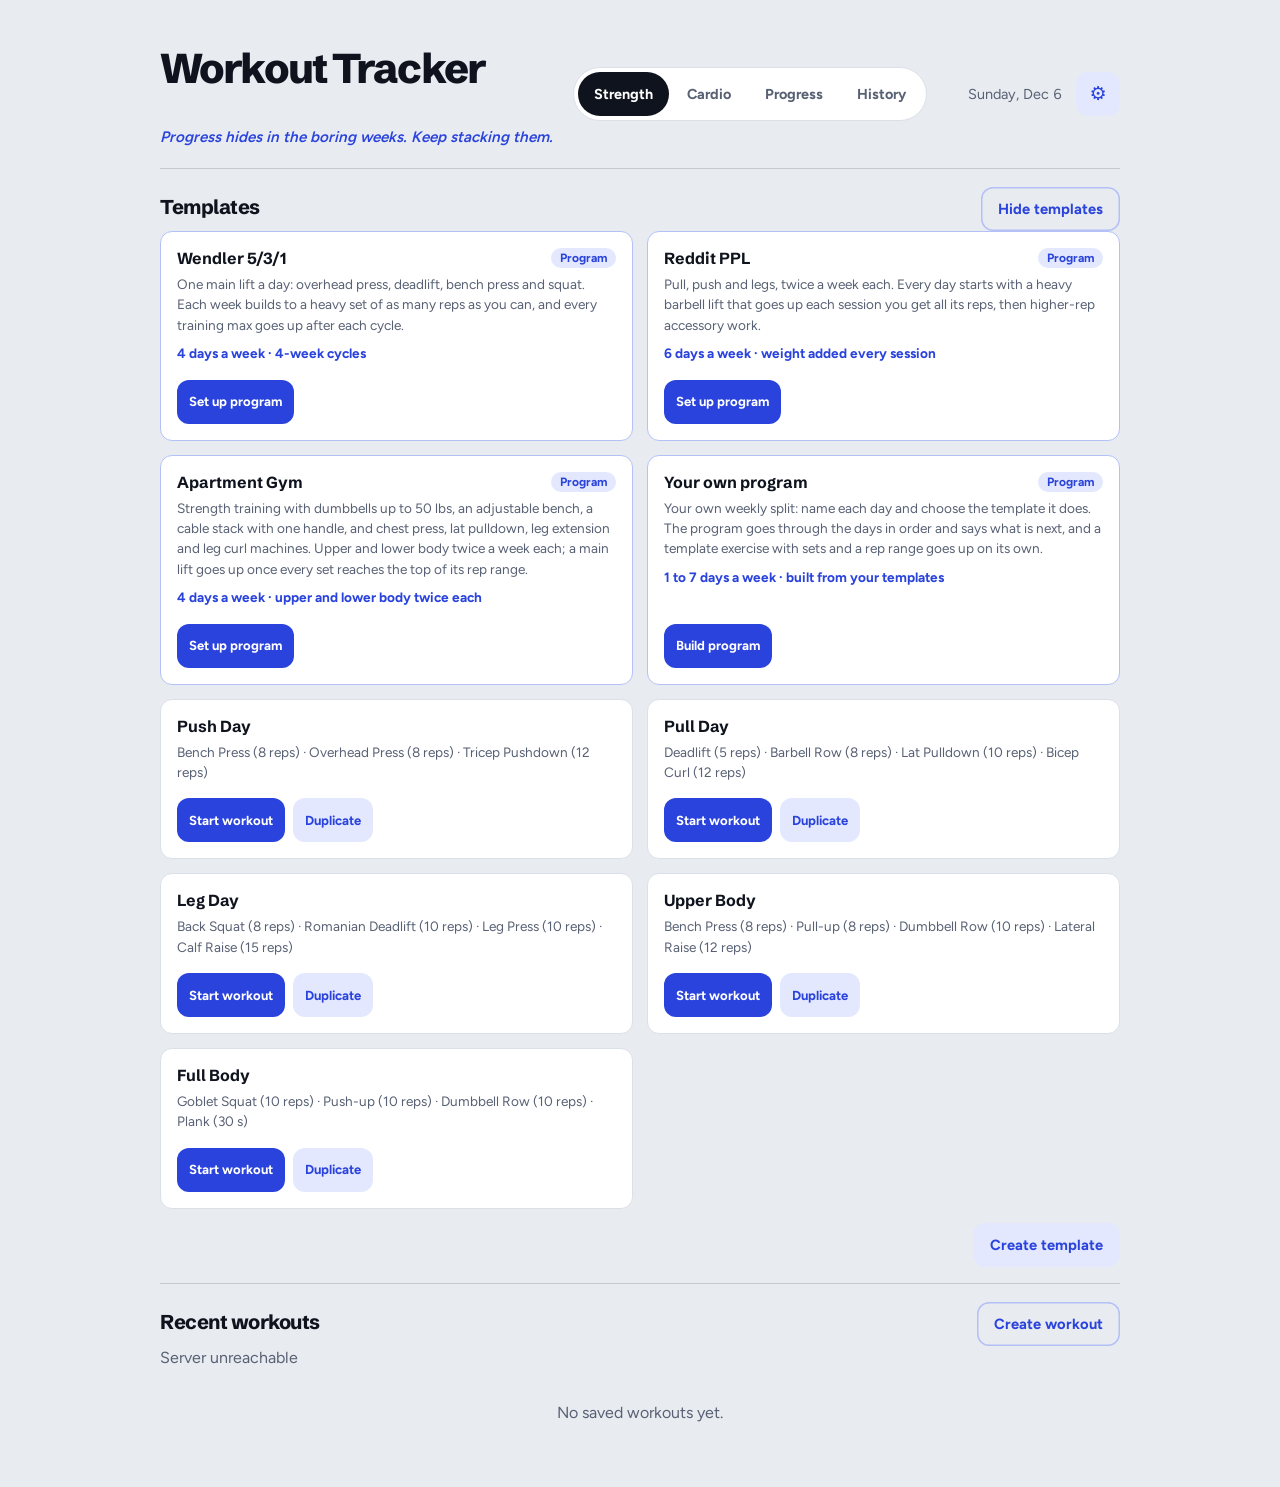
==== commit ef31e3b5: "Split the Tracker's script into files by what they do script.js had grown to 1,170 lines: the form f" ====
--- a/frontend/index.html
+++ b/frontend/index.html
@@ -219,6 +219,10 @@
   <script src="training-tools.js"></script>
   <script src="schedule.js"></script>
   <script src="program-calendar.js"></script>
+  <script src="saved-workouts.js"></script>
+  <script src="set-logging.js"></script>
+  <script src="active-workout.js"></script>
+  <script src="workout-form.js"></script>
   <script src="script.js"></script>
   <script src="big-view.js"></script>
   <script src="onboarding.js"></script>
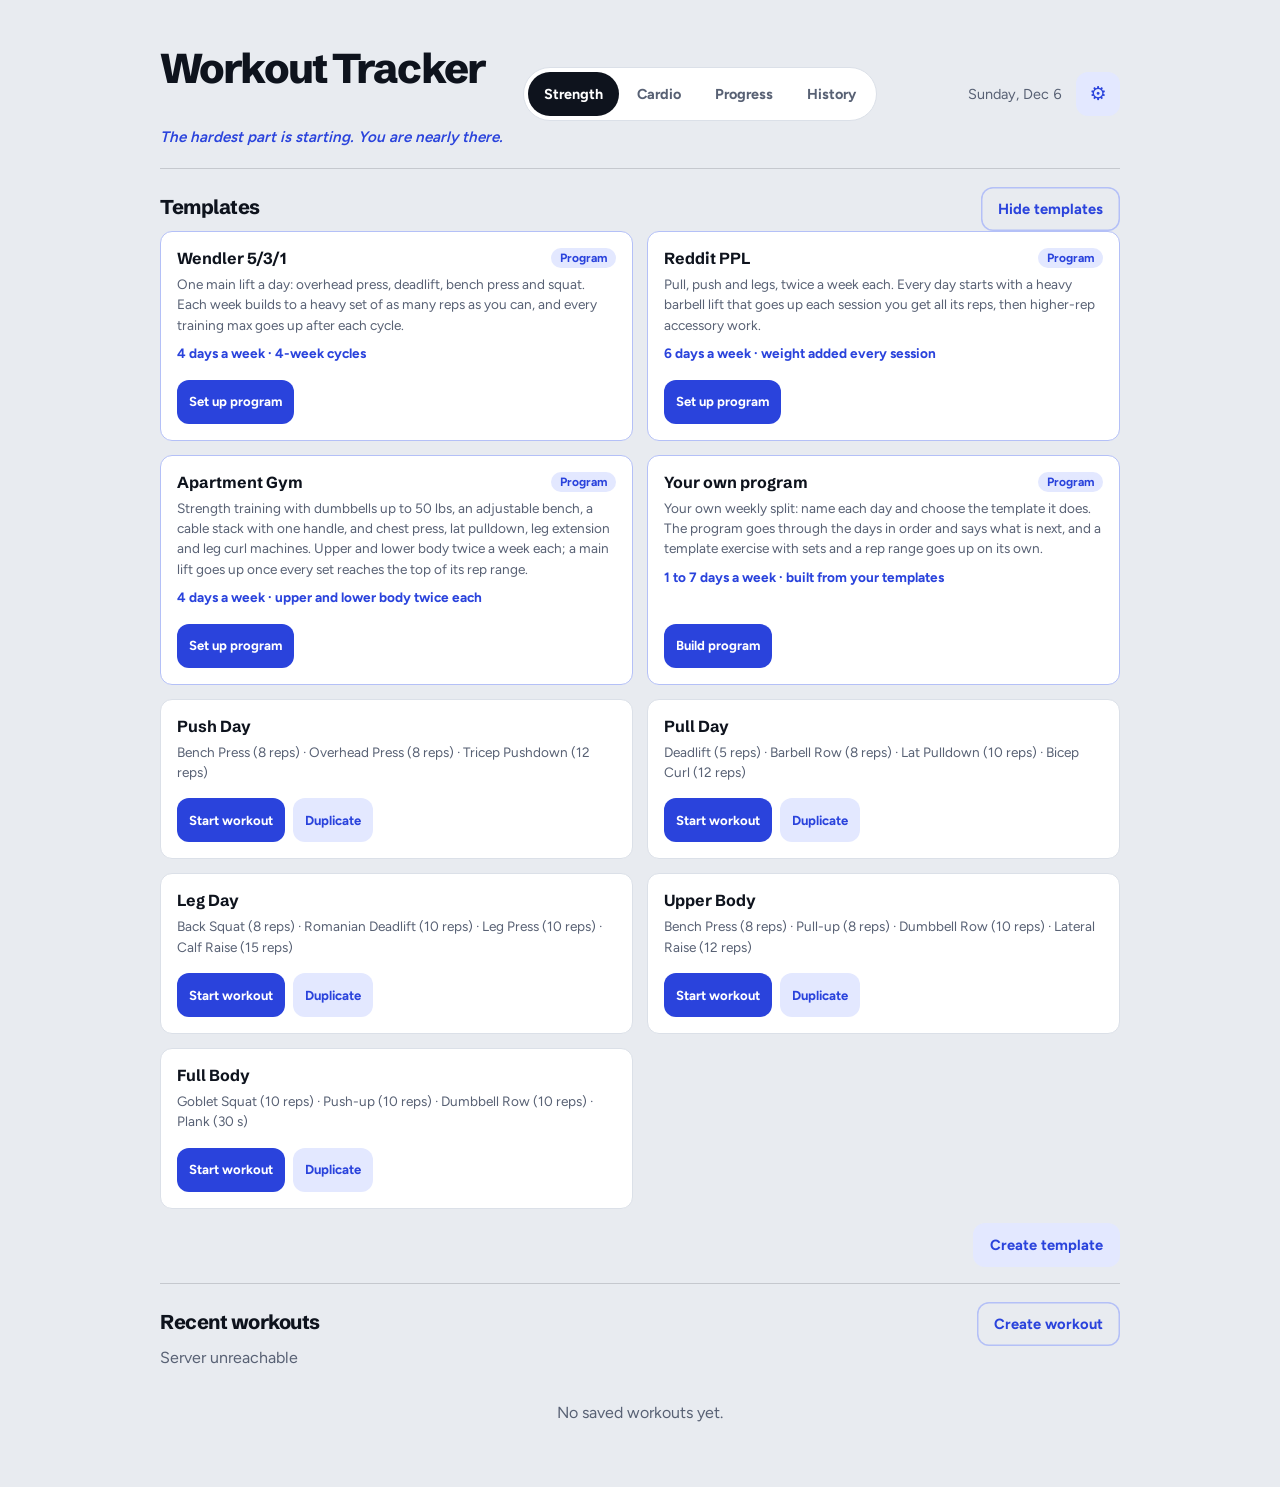
==== commit 6d83f674: "Let exercises be put in another order during a workout, and sent to the end Each row of the list of " ====
--- a/frontend/index.html
+++ b/frontend/index.html
@@ -47,7 +47,7 @@
       <div class="section-heading"><div><h2 id="activeWorkoutTitle">Active workout</h2><button class="progress-toggle" id="activeWorkoutProgress" type="button" aria-expanded="false" aria-controls="exerciseJump"></button></div><div class="section-heading-actions"><button class="secondary" id="bigViewBtn" type="button">Big view</button><button class="secondary" id="endWorkoutBtn" type="button">Cancel workout</button></div></div>
       <p class="reach-line" id="workoutReach" hidden></p>
       <ol class="exercise-jump" id="exerciseJump" aria-label="Go to an exercise" hidden></ol>
-      <div class="active-exercise"><div class="active-exercise-heading"><h3 id="activeExerciseName"></h3><details class="row-menu exercise-menu" id="exerciseMenu"><summary class="secondary" aria-label="More for this exercise">&middot;&middot;&middot;</summary><div class="row-menu-items"><button type="button" id="swapToggle" aria-expanded="false" aria-controls="swapPanel">Swap exercise</button><button type="button" id="guideToggle" aria-expanded="false" aria-controls="guidePanel">How to do it</button><button type="button" id="noteToggle" aria-expanded="false" aria-controls="notePanel">Add note</button><button type="button" id="supersetToggle">Superset with next</button></div></details></div>
+      <div class="active-exercise"><div class="active-exercise-heading"><h3 id="activeExerciseName"></h3><details class="row-menu exercise-menu" id="exerciseMenu"><summary class="secondary" aria-label="More for this exercise">&middot;&middot;&middot;</summary><div class="row-menu-items"><button type="button" id="swapToggle" aria-expanded="false" aria-controls="swapPanel">Swap exercise</button><button type="button" id="guideToggle" aria-expanded="false" aria-controls="guidePanel">How to do it</button><button type="button" id="noteToggle" aria-expanded="false" aria-controls="notePanel">Add note</button><button type="button" id="supersetToggle">Superset with next</button><button type="button" id="lastToggle">Do this one last</button></div></details></div>
         <div class="swap-panel" id="swapPanel" hidden><label for="swapName">Do this instead</label><div class="swap-fields"><input id="swapName" type="text" maxlength="100" list="exerciseNames" autocomplete="off" placeholder="e.g. Dumbbell Bench Press" /><button class="primary" id="swapBtn" type="button">Swap</button><button class="secondary" id="swapCancel" type="button">Cancel</button></div><p class="subtitle" id="swapHelp"></p></div>
         <div class="swap-panel guide-panel" id="guidePanel" hidden><h4 id="guideTitle"></h4><p class="subtitle guide-for" id="guideFor" hidden></p><ol class="guide-steps" id="guideSteps"></ol><p class="guide-mistake" id="guideMistake" hidden></p><p class="guide-none subtitle" id="guideNone" hidden></p><div class="note-actions"><a class="guide-video" id="guideVideo" href="#" target="_blank" rel="noopener noreferrer">Find a video demo</a><button class="secondary" id="guideClose" type="button">Close</button></div></div>
         <div class="swap-panel" id="notePanel" hidden><label for="noteText">Note for this exercise</label><textarea class="notes-input" id="noteText" rows="2" maxlength="2000" placeholder="e.g. Seat on 4, grip on the rings"></textarea><div class="note-actions"><button class="primary" id="noteSave" type="button">Save note</button><button class="secondary" id="noteCancel" type="button">Cancel</button></div><p class="subtitle">Shown whenever you do this exercise, in any workout. Save it empty to remove it.</p></div>
--- a/frontend/styles.css
+++ b/frontend/styles.css
@@ -552,6 +552,10 @@
 .exercise-jump button:hover { background:var(--bg); transform:none; }
 .exercise-jump button[aria-current] { color:var(--accent); background:var(--accent-soft); }
 .exercise-jump .jump-sets { flex:none; color:var(--muted); font-size:.85rem; font-weight:400; }
+.exercise-jump li { display:flex; gap:2px; align-items:stretch; }
+.exercise-jump li > button[data-jump] { flex:1; min-width:0; }
+.exercise-jump li > .jump-move { flex:none; width:44px; min-height:44px; padding:0; justify-content:center; align-items:center; text-align:center; }
+.exercise-jump li > .jump-move:disabled { opacity:.3; }
 .exercise-jump .done .jump-sets::before { content:"\2713\00a0"; color:#22634c; }
 html[data-theme="dark"] .exercise-jump .done .jump-sets::before { color:#a5e5c2; }
 /* Swap, beside the exercise's name, opens a field for the exercise to do instead. */
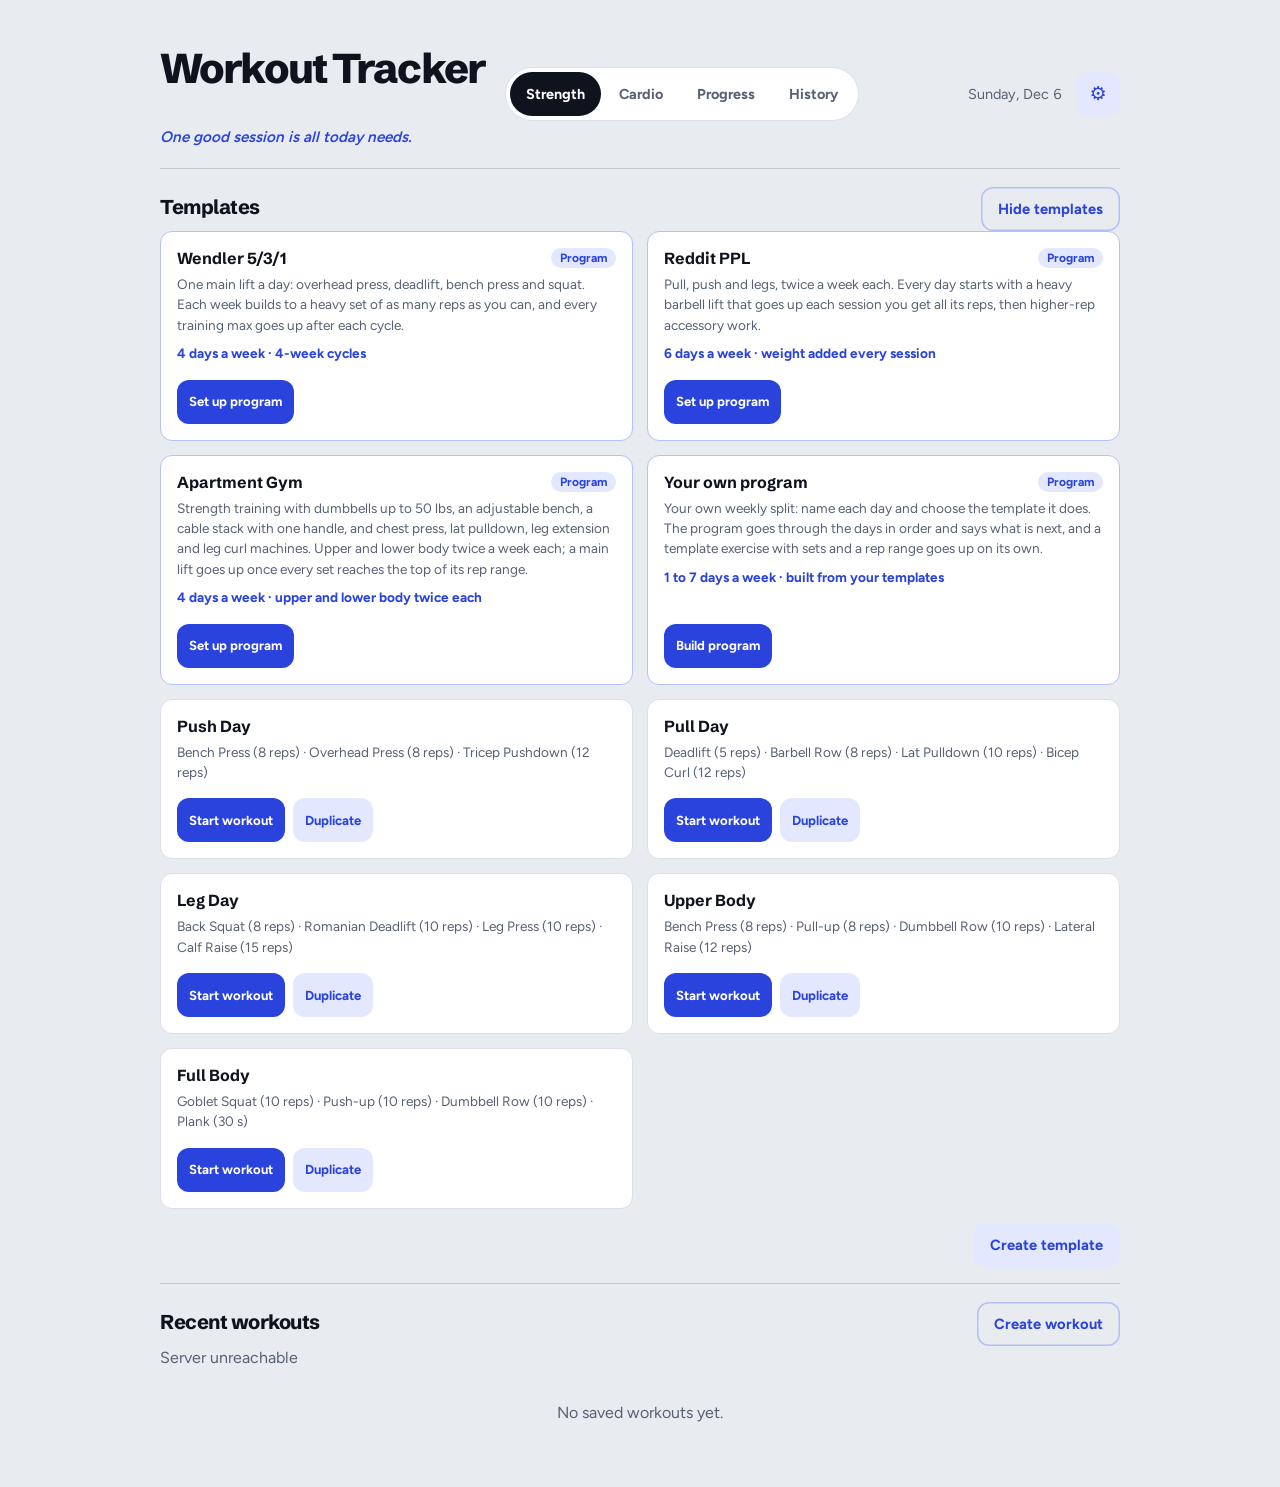
==== commit 8af75695: "Add Fix last set to the rest after a set, and to the big view At the end of a set the slip is usuall" ====
--- a/frontend/index.html
+++ b/frontend/index.html
@@ -62,7 +62,7 @@
       <div class="effort-choices" id="effortChoices" role="group" aria-labelledby="effortLabel" hidden><span id="effortLabel">Reps left</span><button class="secondary" type="button" data-effort="0" aria-pressed="false" aria-label="0 left">0</button><button class="secondary" type="button" data-effort="1" aria-pressed="false" aria-label="1 left">1</button><button class="secondary" type="button" data-effort="2" aria-pressed="false" aria-label="2 left">2</button><button class="secondary" type="button" data-effort="3" aria-pressed="false" aria-label="3 left">3</button><button class="secondary" type="button" data-effort="4" aria-pressed="false" aria-label="4 or more left">4+</button></div>
       <div class="hold-timer" id="holdTimer" hidden><div class="hold-time"><strong>Hold</strong><span id="holdDisplay">0:30</span></div><button class="secondary" id="holdBtn" type="button">Start timer</button></div>
       <p class="plate-hint" id="plateHint" hidden></p><p class="plate-hint" id="warmupHint" hidden></p>
-      <div class="rest-panel" id="restPanel" hidden><div class="rest-time"><strong>Rest</strong><span id="timerDisplay">1:30</span><div class="rest-adjust" id="restAdjust"><button class="secondary" type="button" data-rest-adjust="-30" aria-label="30s less rest">&minus;30s</button><button class="secondary" type="button" data-rest-adjust="30" aria-label="30s more rest">+30s</button></div></div><div class="rest-actions"><button class="secondary" id="restEndBtn" type="button" aria-label="End rest now">End rest</button><button class="secondary" id="restToggleBtn" type="button">Start rest</button><button class="secondary" id="restResetBtn" type="button" aria-label="Reset the rest timer" title="Reset">&#8634;</button></div></div>
+      <div class="rest-panel" id="restPanel" hidden><div class="rest-time"><strong>Rest</strong><span id="timerDisplay">1:30</span><div class="rest-adjust" id="restAdjust"><button class="secondary" type="button" data-rest-adjust="-30" aria-label="30s less rest">&minus;30s</button><button class="secondary" type="button" data-rest-adjust="30" aria-label="30s more rest">+30s</button></div></div><div class="rest-actions"><button class="secondary" id="restFixBtn" type="button">Fix last set</button><button class="secondary" id="restEndBtn" type="button" aria-label="End rest now">End rest</button><button class="secondary" id="restToggleBtn" type="button">Start rest</button><button class="secondary" id="restResetBtn" type="button" aria-label="Reset the rest timer" title="Reset">&#8634;</button></div></div>
       <p class="visually-hidden" id="restAnnouncement" role="status"></p>
       <p class="subtitle screen-awake-notice" id="screenAwakeNotice" role="status" hidden></p>
       <p class="subtitle" id="activeSyncNotice" role="status" hidden>Can&rsquo;t reach the server. Your sets are saved on this device and will sync automatically.</p>
@@ -149,7 +149,7 @@
       <p class="big-view-reach" id="bigViewReach" hidden></p>
     </div>
     <div class="big-view-actions">
-      <div class="big-view-rest" id="bigViewRest" hidden><button type="button" data-big-rest="-30" aria-label="30s less rest">&minus;30s</button><button type="button" data-big-rest="30" aria-label="30s more rest">+30s</button><button type="button" id="bigViewToggle"></button><button type="button" id="bigViewSkip">Skip rest</button></div>
+      <div class="big-view-rest" id="bigViewRest" hidden><button type="button" data-big-rest="-30" aria-label="30s less rest">&minus;30s</button><button type="button" data-big-rest="30" aria-label="30s more rest">+30s</button><button type="button" id="bigViewToggle"></button><button type="button" id="bigViewSkip">Skip rest</button><button type="button" id="bigViewFix">Fix last set</button></div>
       <button class="big-view-primary" id="bigViewPrimary" type="button" data-kind="complete">Complete set</button>
     </div>
   </div>
--- a/frontend/styles.css
+++ b/frontend/styles.css
@@ -290,7 +290,7 @@
 /* Text on the ink panel is drawn in the card's colour. Each rule says its ground (the panel's own ink) so tests/lint.py checks it against that. */
 .rest-time strong { color:var(--card); background:var(--ink); }
 .rest-time span { color:var(--card); background:var(--ink); font-size:2rem; font-weight:800; letter-spacing:-.03em; font-variant-numeric:tabular-nums; }
-.rest-actions { display:flex; gap:8px; margin-left:auto; }
+.rest-actions { display:flex; flex-wrap:wrap; justify-content:flex-end; gap:8px; margin-left:auto; }
 /* −30s and +30s sit by the time. On a narrow screen the panel wraps, the pause and reset buttons going under. */
 .rest-panel { flex-wrap:wrap; }
 .rest-adjust { display:flex; gap:6px; align-self:center; }
@@ -1115,6 +1115,7 @@
 .big-view-reach { max-width:34rem; color:var(--big-go); font-size:clamp(1.05rem, min(4.4vw, 5vh), 1.9rem); font-weight:700; text-wrap:balance; }
 .big-view-actions { display:grid; gap:10px; }
 .big-view-rest { display:grid; grid-template-columns:1fr 1fr; gap:10px; }
+.big-view-rest #bigViewFix { grid-column:1 / -1; }
 .big-view .big-view-primary { min-height:clamp(72px, 14vh, 120px); color:#000; background:#fff; box-shadow:none; font-size:clamp(1.4rem, min(6vw, 7vh), 2.4rem); }
 .big-view.go .big-view-primary { background:var(--big-go); }
 @media (prefers-reduced-motion:reduce) { .big-view-bar span { transition:none; } }
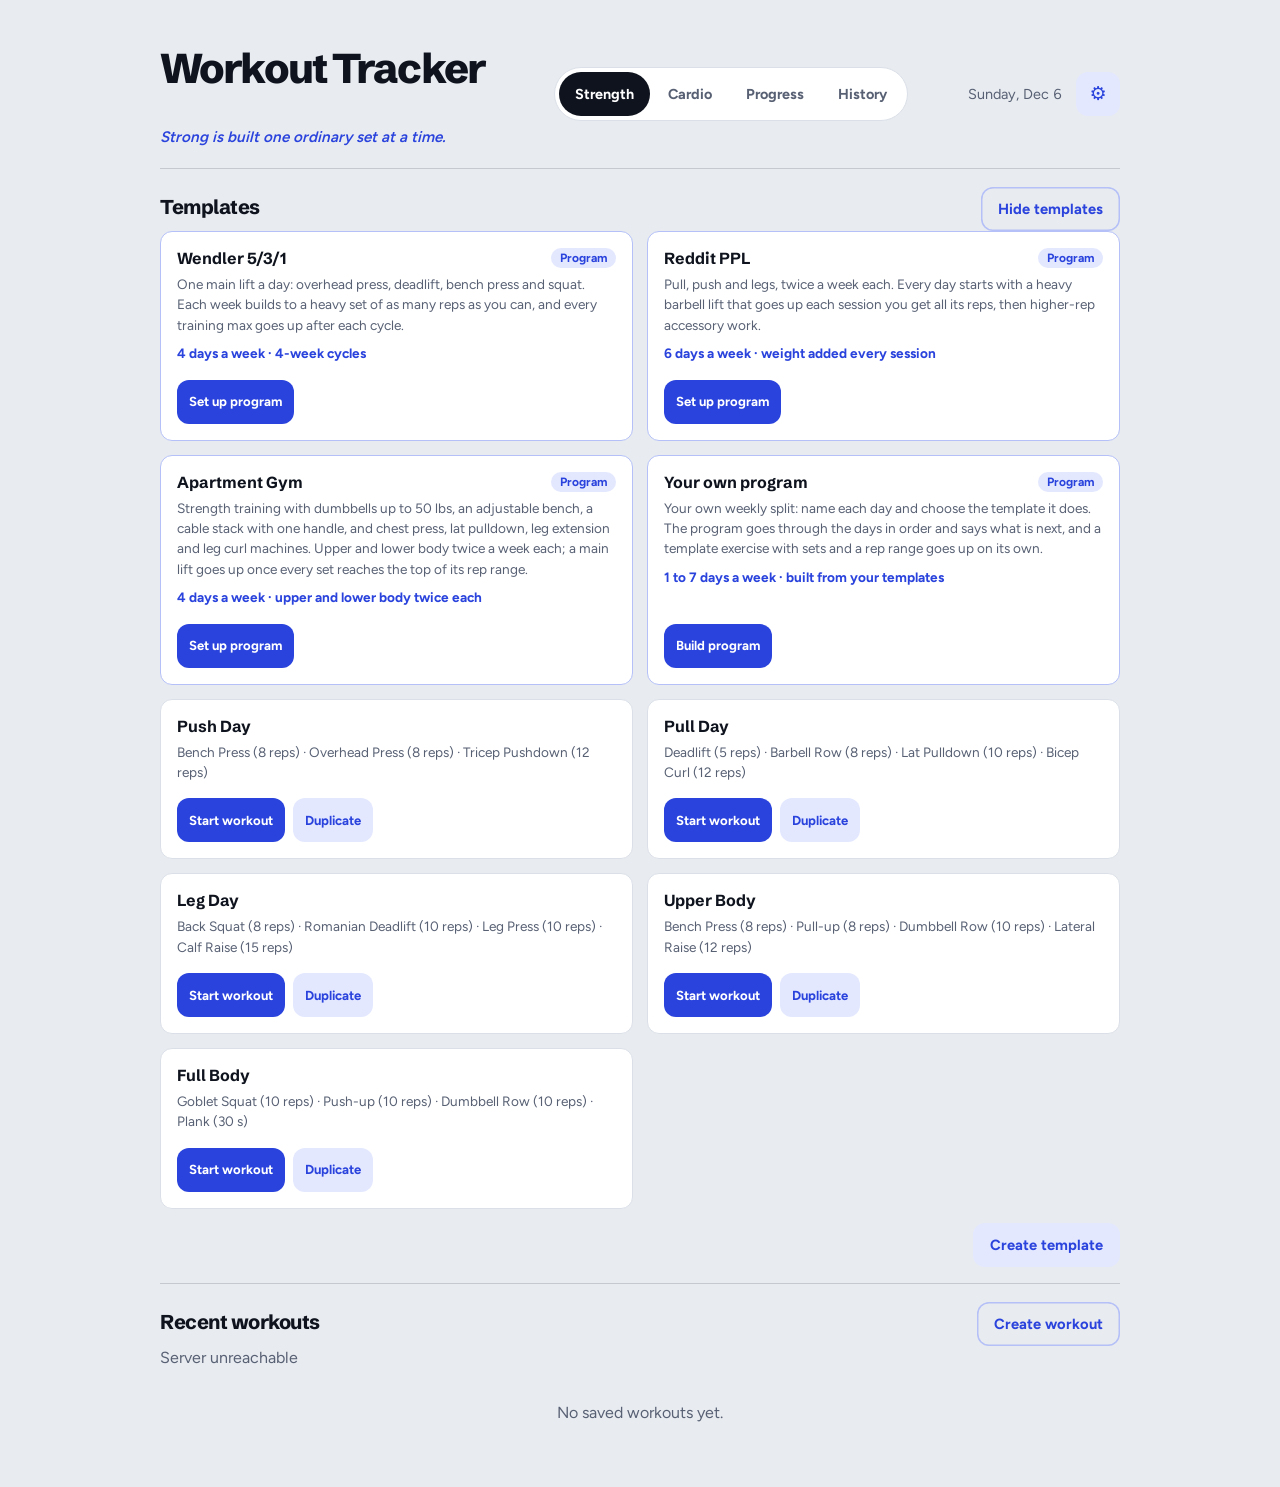
==== commit baf057f7: "Design pass: Tracker news as one line each, a fixed navigation, a Progress chart that shows the slop" ====
--- a/frontend/index.html
+++ b/frontend/index.html
@@ -62,7 +62,7 @@
       <div class="effort-choices" id="effortChoices" role="group" aria-labelledby="effortLabel" hidden><span id="effortLabel">Reps left</span><button class="secondary" type="button" data-effort="0" aria-pressed="false" aria-label="0 left">0</button><button class="secondary" type="button" data-effort="1" aria-pressed="false" aria-label="1 left">1</button><button class="secondary" type="button" data-effort="2" aria-pressed="false" aria-label="2 left">2</button><button class="secondary" type="button" data-effort="3" aria-pressed="false" aria-label="3 left">3</button><button class="secondary" type="button" data-effort="4" aria-pressed="false" aria-label="4 or more left">4+</button></div>
       <div class="hold-timer" id="holdTimer" hidden><div class="hold-time"><strong>Hold</strong><span id="holdDisplay">0:30</span></div><button class="secondary" id="holdBtn" type="button">Start timer</button></div>
       <p class="plate-hint" id="plateHint" hidden></p><p class="plate-hint" id="warmupHint" hidden></p>
-      <div class="rest-panel" id="restPanel" hidden><div class="rest-time"><strong>Rest</strong><span id="timerDisplay">1:30</span><div class="rest-adjust" id="restAdjust"><button class="secondary" type="button" data-rest-adjust="-30" aria-label="30s less rest">&minus;30s</button><button class="secondary" type="button" data-rest-adjust="30" aria-label="30s more rest">+30s</button></div></div><div class="rest-actions"><button class="secondary" id="restFixBtn" type="button">Fix last set</button><button class="secondary" id="restEndBtn" type="button" aria-label="End rest now">End rest</button><button class="secondary" id="restToggleBtn" type="button">Start rest</button><button class="secondary" id="restResetBtn" type="button" aria-label="Reset the rest timer" title="Reset">&#8634;</button></div></div>
+      <div class="rest-panel" id="restPanel" hidden><div class="rest-time"><strong>Rest</strong><span id="timerDisplay">1:30</span><div class="rest-adjust" id="restAdjust"><button class="secondary" type="button" data-rest-adjust="-30" aria-label="30s less rest">&minus;30s</button><button class="secondary" type="button" data-rest-adjust="30" aria-label="30s more rest">+30s</button></div></div><div class="rest-actions"><button class="secondary" id="restEndBtn" type="button" aria-label="End rest now">End rest</button><button class="secondary" id="restToggleBtn" type="button">Start rest</button><button class="secondary rest-more-toggle" id="restMoreBtn" type="button" aria-expanded="false" aria-controls="restMoreItems" aria-label="More for the rest">&middot;&middot;&middot;</button><div class="rest-more-items" id="restMoreItems"><button class="secondary" id="restFixBtn" type="button">Fix last set</button><button class="secondary" id="restResetBtn" type="button">Restart rest</button></div></div></div>
       <p class="visually-hidden" id="restAnnouncement" role="status"></p>
       <p class="subtitle screen-awake-notice" id="screenAwakeNotice" role="status" hidden></p>
       <p class="subtitle" id="activeSyncNotice" role="status" hidden>Can&rsquo;t reach the server. Your sets are saved on this device and will sync automatically.</p>
@@ -91,20 +91,26 @@
       <button class="link-button summary-export" id="summaryExport" type="button" hidden>Download for Strava (.tcx)</button>
     </section>
 
-    <section class="card recap-card whats-new-card" id="whatsNewCard" aria-labelledby="whatsNewTitle" hidden>
-      <div class="section-heading"><div><h2 id="whatsNewTitle">What's new</h2><p class="subtitle" id="whatsNewRelease"></p></div><button class="secondary" id="whatsNewDone" type="button">Done</button></div>
-      <ul class="whats-new-list" id="whatsNewList"></ul>
-      <details class="recap-records whats-new-more" id="whatsNewMore" hidden><summary id="whatsNewMoreTitle">More</summary><ul class="whats-new-list" id="whatsNewMoreList"></ul></details>
-    </section>
-
-    <section class="card recap-card" id="recapCard" aria-labelledby="recapTitle" hidden>
-      <div class="section-heading"><div><h2 id="recapTitle">Last week</h2><p class="subtitle" id="recapRange"></p></div><button class="secondary" id="recapDone" type="button">Done</button></div>
-      <p class="summary-splash recap-best" id="recapBest" hidden>Your biggest week of lifting yet.</p>
-      <p class="summary-headline recap-headline" id="recapHeadline"></p>
-      <p class="summary-line" id="recapCompare" hidden></p>
-      <ul class="summary-stats" id="recapStats"></ul>
-      <div class="summary-records summary-achievements" id="recapAchievements" hidden><h3>Achievements</h3><ul id="recapAchievementList"></ul></div>
-      <details class="recap-records summary-records" id="recapRecords" hidden><summary id="recapRecordsTitle">Personal records</summary><ul id="recapRecordList"></ul></details>
+    <section class="card recap-card whats-new-card banner" id="whatsNewCard" aria-labelledby="whatsNewTitle" hidden>
+      <div class="section-heading banner-bar"><div><h2 id="whatsNewTitle"><button class="banner-toggle" id="whatsNewToggle" type="button" aria-expanded="false" aria-controls="whatsNewBody">What's new</button></h2><p class="subtitle banner-line" id="whatsNewLine"></p></div><button class="secondary" id="whatsNewDone" type="button">Dismiss</button></div>
+      <div class="banner-body" id="whatsNewBody" hidden>
+        <p class="subtitle" id="whatsNewRelease"></p>
+        <ul class="whats-new-list" id="whatsNewList"></ul>
+        <details class="recap-records whats-new-more" id="whatsNewMore" hidden><summary id="whatsNewMoreTitle">More</summary><ul class="whats-new-list" id="whatsNewMoreList"></ul></details>
+      </div>
+    </section>
+
+    <section class="card recap-card banner" id="recapCard" aria-labelledby="recapTitle" hidden>
+      <div class="section-heading banner-bar"><div><h2 id="recapTitle"><button class="banner-toggle" id="recapToggle" type="button" aria-expanded="false" aria-controls="recapBody">Last week</button></h2><p class="subtitle banner-line" id="recapLine"></p></div><button class="secondary" id="recapDone" type="button">Dismiss</button></div>
+      <div class="banner-body" id="recapBody" hidden>
+        <p class="subtitle" id="recapRange"></p>
+        <p class="summary-splash recap-best" id="recapBest" hidden>Your biggest week of lifting yet.</p>
+        <p class="summary-headline recap-headline" id="recapHeadline"></p>
+        <p class="summary-line" id="recapCompare" hidden></p>
+        <ul class="summary-stats" id="recapStats"></ul>
+        <div class="summary-records summary-achievements" id="recapAchievements" hidden><h3>Achievements</h3><ul id="recapAchievementList"></ul></div>
+        <details class="recap-records summary-records" id="recapRecords" hidden><summary id="recapRecordsTitle">Personal records</summary><ul id="recapRecordList"></ul></details>
+      </div>
     </section>
 
     <section class="card between-workouts schedule-card" id="scheduleCard" aria-label="Training schedule" hidden>
--- a/frontend/styles.css
+++ b/frontend/styles.css
@@ -297,6 +297,12 @@
 .screen-awake-notice { font-size:.85rem; line-height:1.45; }
 .rest-adjust button { padding:6px 10px; color:var(--ink); font-size:.82rem; background:var(--card); }
 .rest-actions button { padding:9px 13px; color:var(--ink); background:var(--card); }
+/* End rest is the one thing to do, so it stays solid and bold; Pause rest and what is under ··· are outlines on the ink (the same
+   ground and ring as the program's buttons on it). ··· only shows on a phone, where there is not room for all four. */
+.rest-actions #restEndBtn { font-weight:800; }
+.rest-actions #restToggleBtn, .rest-actions .rest-more-items button, .rest-actions .rest-more-toggle { color:var(--card); background:var(--ink); box-shadow:inset 0 0 0 1.5px var(--card); }
+.rest-more-toggle { display:none; }
+.rest-more-items { display:contents; }
 .template-grid { display:grid; grid-template-columns:repeat(2, minmax(0, 1fr)); gap:14px; }
 .template-card { display:flex; flex-direction:column; justify-content:space-between; gap:16px; padding:16px; background:var(--card); border:1px solid var(--line); border-radius:12px; }
 .template-card h3 { margin:0 0 6px; font-size:1rem; }
@@ -392,6 +398,19 @@
   border:1px solid var(--line); border-radius:12px;
 }
 .progress-filters button { justify-self:start; white-space:nowrap; }
+/* The first two filters and a range chosen with a tap are always there; the rest (a workout type, dates to the day) fold under More
+   filters, whose line says which of them are set. The chips are outlines, and the one pressed is solid, as a tab is. */
+.progress-filters { grid-template-columns:repeat(2, minmax(0, 1fr)); }
+.range-field, .more-filters { grid-column:1 / -1; }
+.range-label { display:block; margin:0 0 7px; color:var(--muted); font-size:.8rem; font-weight:650; }
+.range-chips { display:flex; flex-wrap:wrap; gap:8px; }
+.range-chips button { padding:8px 16px; color:var(--accent); background:transparent; box-shadow:inset 0 0 0 1.5px var(--accent-line); font-size:.88rem; }
+.range-chips button[aria-pressed="true"] { color:var(--on-accent); background:var(--accent); box-shadow:none; }
+.more-filters > summary { min-height:44px; align-items:center; font-weight:700; }
+.more-filters[open] > .fold-summary::before { content:"\25BE"; }
+.more-filters[open] > .fold-summary > .fold-state { display:none; }
+.more-filters-fields { display:grid; grid-template-columns:repeat(3, minmax(0, 1fr)); gap:12px; align-items:end; padding:4px 0 2px; }
+.more-filters-fields > button { grid-column:1 / -1; }
 .chart-shell { position:relative; min-height:360px; margin-top:22px; }
 #progressChart { display:block; width:100%; height:360px; }
 .chart-empty { position:absolute; inset:0; display:grid; place-items:center; margin:0; color:var(--muted); text-align:center; }
@@ -485,14 +504,16 @@
   .set-entry .weight-entry{grid-column:1/-1}
   .set-entry > button{width:100%}
   .section-heading-actions{align-items:flex-end; flex-direction:column; gap:8px}
-  .progress-filters{grid-template-columns:repeat(2, minmax(0, 1fr))}
-  /* The three choosers each have a line, since "All workout types" does not fit half a phone; From and To share one, their
-     fields a little tighter so a full date (12/31/2026) and the calendar icon fit in half of it. */
-  .progress-filters > div:nth-child(1), .progress-filters > div:nth-child(2), .progress-filters > div:nth-child(3), .progress-filters button{grid-column:1/-1}
+  /* Metric and Exercise each have a line, since "All exercises" and the names under it do not fit half a phone. Under More filters
+     Workout type has one too; From and To share one, their fields a little tighter so a full date (12/31/2026) and the calendar
+     icon fit in half of it. */
+  .progress-filters{grid-template-columns:minmax(0, 1fr)}
+  .more-filters-fields{grid-template-columns:repeat(2, minmax(0, 1fr))}
+  .more-filters-type{grid-column:1/-1}
   .progress-filters input[type=date]{padding-inline:10px; font-size:.9rem}
   /* With the text enlarged a whole date does not fit in half a phone, whatever the padding, so From and To have a line each. */
-  html:is([data-text-size="large"], [data-text-size="larger"], [data-text-size="largest"]) .progress-filters > div:nth-child(n+4){grid-column:1/-1}
-  .progress-filters button{width:100%}
+  html:is([data-text-size="large"], [data-text-size="larger"], [data-text-size="largest"]) .more-filters-fields > div{grid-column:1/-1}
+  .more-filters-fields > button{width:100%}
 }
 @media (max-width:620px) {
   .set-list li{grid-template-columns:minmax(0,1fr) minmax(0,1fr)}
@@ -664,6 +685,17 @@
 .recap-records[open] > summary::before { content:"\25BE"; }
 .recap-records ul { margin-top:8px; }
 .recap-card .recap-more { color:var(--muted); background:none; border-color:transparent; padding-top:0; padding-bottom:0; }
+/* Last week and What's new are a line until opened (wireBanner, recap.js): the heading is the button that opens them, with a chevron
+   that turns, and the line under it says what is inside. Dismiss, beside it, puts the card away. */
+.banner-bar { align-items:flex-start; }
+.banner h2 { margin-bottom:0; }
+.banner-toggle { display:inline-flex; align-items:center; gap:8px; padding:0; color:inherit; background:none; border-radius:6px; font:inherit; letter-spacing:inherit; text-align:left; }
+.banner-toggle::after { content:""; width:.5em; height:.5em; margin-top:-.2em; border:solid var(--accent); border-width:0 2.5px 2.5px 0; transform:rotate(45deg); transition:transform .15s; }
+.banner-toggle[aria-expanded="true"]::after { margin-top:.2em; transform:rotate(-135deg); }
+.banner-line { margin:2px 0 0; font-size:.95rem; }
+.banner-body { margin-top:10px; }
+.banner-body > .subtitle { margin:0; }
+@media (prefers-reduced-motion:reduce) { .banner-toggle::after { transition:none; } }
 /* What's new (whats-new.js): Last week's card, with a line for each thing new, its name in bold over what it does. */
 .whats-new-list { display:grid; gap:12px; margin:14px 0 0; padding:0; list-style:none; }
 .whats-new-list li { display:grid; gap:2px; padding-left:14px; border-left:3px solid var(--accent); }
@@ -794,7 +826,6 @@
 .effort-choices button { min-width:36px; padding:7px 0; }
 .plate-hint { margin-top:8px; }
 .rest-panel { margin-top:12px; padding:8px 8px 8px 14px; }
-#restResetBtn { min-width:40px; padding:9px 10px; font-size:1.05rem; line-height:1; }
 .set-list { gap:6px; margin-top:12px; }
 .set-list li { padding:6px 8px 6px 11px; }
 .set-list .remove { width:32px; height:32px; padding:0; font-size:1.15rem; line-height:1; }
@@ -813,8 +844,9 @@
   h2 { font-size:1.12rem; }
   .active-workout .section-heading { align-items:center; }
   .program-next { gap:12px; }
-  /* The rest timer on one line: the time, −30s and +30s, then pause and reset. */
-  .rest-panel { flex-wrap:nowrap; gap:8px; }
+  /* The rest timer in two rows: the time with −30s and +30s, then End rest, Pause rest and ···, which opens Fix last set and
+     Restart rest in a row under them (showRestMore, rest-timer.js). */
+  .rest-panel { flex-wrap:wrap; gap:8px; }
   .rest-time { gap:8px; }
   .rest-time strong { display:none; }
   .rest-time span { font-size:1.75rem; }
@@ -835,6 +867,12 @@
 h1, h2, h3 { text-wrap:pretty; }
 h1 { font-size:clamp(1.75rem,4vw,2.6rem); }
 header { margin-bottom:22px; }
+/* The navigation sits in the same place on every page. As a row that follows the title it moved with the title's width ("Progress",
+   "Workout History"), and with the date's; here the title takes what is left, the date has a column of its own, and the pill is between. */
+@media (min-width:621px) {
+  header { display:grid; grid-template-columns:minmax(0,1fr) auto 12rem; }
+  .header-actions { justify-content:flex-end; margin-left:0; }
+}
 .program-section > summary::marker { color:var(--accent); }
 .more-workouts > .button-link, .more-workouts > button { padding:10px 16px; font-size:.88rem; }
 
@@ -871,14 +909,17 @@
 .rest-flash { position:fixed; inset:0; z-index:100; pointer-events:none; background:#2fbf71; opacity:0; animation:rest-flash .9s ease-out; }
 @keyframes rest-flash { 0% { opacity:0; } 15% { opacity:.4; } 100% { opacity:0; } }
 .rest-actions button:disabled { opacity:.45; cursor:default; transform:none; }
-/* Three rest buttons do not fit beside the countdown on a phone, so they take a row of their own under it. */
+/* The buttons do not fit beside the countdown on a phone, so they take a row of their own under it: End rest wider than Pause rest, and
+   ··· at the 44px a tap needs. What ··· opens is a row of its own under them. */
 @media (max-width:620px) {
   .rest-panel { flex-wrap:wrap; }
   .rest-time { flex:1 1 100%; }
   .rest-adjust { margin-left:auto; }
-  .rest-actions { flex:1 1 100%; margin-left:0; }
-  .rest-actions button { flex:1; }
-  .rest-actions #restResetBtn { flex:none; }
+  .rest-actions { display:grid; grid-template-columns:minmax(0,1.5fr) minmax(0,1fr) 44px; flex:1 1 100%; margin-left:0; }
+  .rest-actions button { min-width:0; }
+  .rest-more-toggle { display:block; padding:0; }
+  .rest-more-items { display:none; grid-column:1 / -1; grid-template-columns:1fr 1fr; gap:6px; }
+  .rest-panel.more-open .rest-more-items { display:grid; }
 }
 
 /* Goals on Progress: a bar filling towards a weight, green once it is reached. */
@@ -931,7 +972,6 @@
 /* The × brings its own space, so a logged set's row gives its boxes the room back. */
 @media (max-width:620px) { .set-list li { gap:4px; padding-right:0; } }
 .active-workout .rest-adjust button { min-width:52px; }
-#restResetBtn { min-width:44px; }
 .exercise-menu > summary { width:44px; height:44px; }
 .active-workout .add-exercise summary, .past-sessions summary { min-height:44px; padding:12px 0; }
 .active-workout .rest-time { align-items:center; }
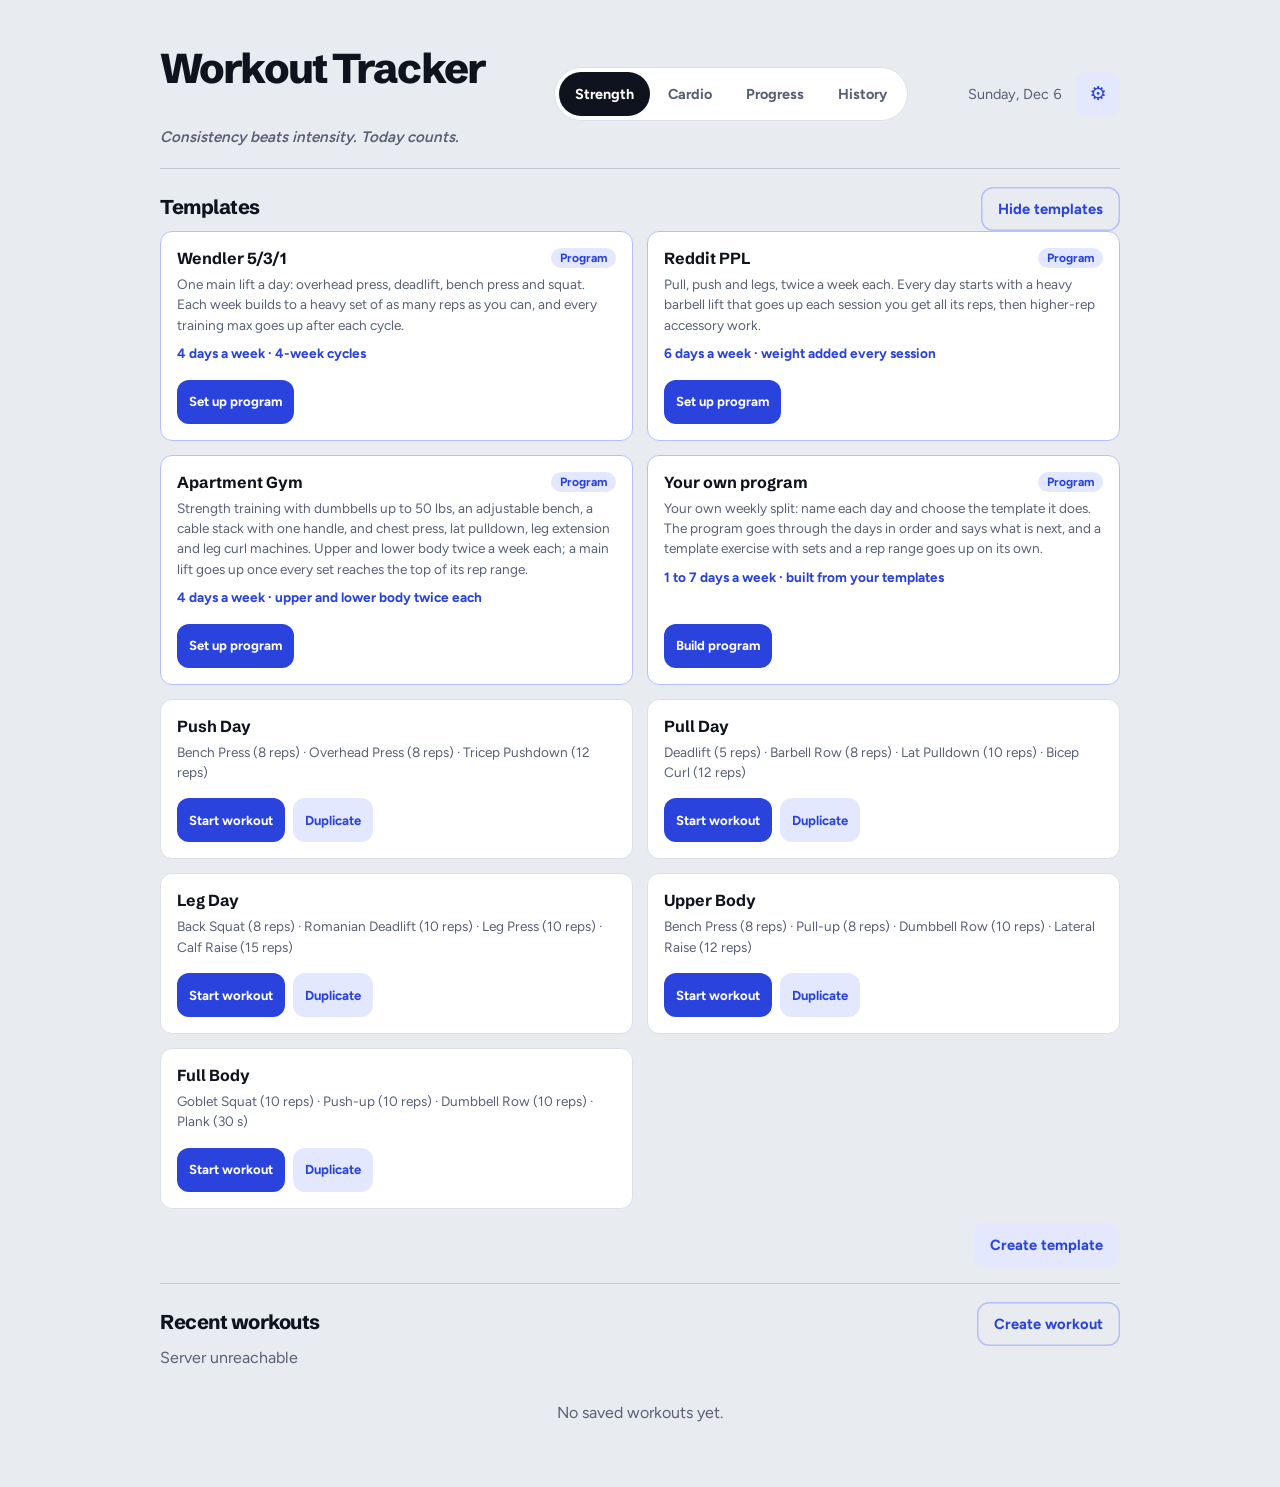
==== commit 83ccf0b9: "Tracker home: what to do first, the news after The nudge and the program's card now lead the page, a" ====
--- a/frontend/index.html
+++ b/frontend/index.html
@@ -44,7 +44,7 @@
     </section>
 
     <section class="card active-workout" id="activeWorkout" hidden>
-      <div class="section-heading"><div><h2 id="activeWorkoutTitle">Active workout</h2><button class="progress-toggle" id="activeWorkoutProgress" type="button" aria-expanded="false" aria-controls="exerciseJump"></button></div><div class="section-heading-actions"><button class="secondary" id="bigViewBtn" type="button">Big view</button><button class="secondary" id="endWorkoutBtn" type="button">Cancel workout</button></div></div>
+      <div class="section-heading"><div><h2 id="activeWorkoutTitle">Active workout</h2><button class="progress-toggle" id="activeWorkoutProgress" type="button" aria-expanded="false" aria-controls="exerciseJump"></button></div><div class="section-heading-actions"><button class="secondary" id="bigViewBtn" type="button">Big view</button><details class="row-menu workout-menu" id="workoutMenu"><summary class="secondary" aria-label="More for this workout">&middot;&middot;&middot;</summary><div class="row-menu-items"><button class="danger" id="endWorkoutBtn" type="button">Cancel workout</button></div></details></div></div>
       <p class="reach-line" id="workoutReach" hidden></p>
       <ol class="exercise-jump" id="exerciseJump" aria-label="Go to an exercise" hidden></ol>
       <div class="active-exercise"><div class="active-exercise-heading"><h3 id="activeExerciseName"></h3><details class="row-menu exercise-menu" id="exerciseMenu"><summary class="secondary" aria-label="More for this exercise">&middot;&middot;&middot;</summary><div class="row-menu-items"><button type="button" id="swapToggle" aria-expanded="false" aria-controls="swapPanel">Swap exercise</button><button type="button" id="guideToggle" aria-expanded="false" aria-controls="guidePanel">How to do it</button><button type="button" id="noteToggle" aria-expanded="false" aria-controls="notePanel">Add note</button><button type="button" id="supersetToggle">Superset with next</button><button type="button" id="lastToggle">Do this one last</button></div></details></div>
@@ -59,7 +59,10 @@
         <button class="primary" id="completeSetBtn" type="button">Complete set</button>
       </div>
       <button class="secondary repeat-set" id="repeatSetBtn" type="button" hidden></button>
-      <div class="effort-choices" id="effortChoices" role="group" aria-labelledby="effortLabel" hidden><span id="effortLabel">Reps left</span><button class="secondary" type="button" data-effort="0" aria-pressed="false" aria-label="0 left">0</button><button class="secondary" type="button" data-effort="1" aria-pressed="false" aria-label="1 left">1</button><button class="secondary" type="button" data-effort="2" aria-pressed="false" aria-label="2 left">2</button><button class="secondary" type="button" data-effort="3" aria-pressed="false" aria-label="3 left">3</button><button class="secondary" type="button" data-effort="4" aria-pressed="false" aria-label="4 or more left">4+</button></div>
+      <details class="set-tags" id="setTags"><summary id="setTagsSummary">Tag this set</summary>
+        <div class="effort-choices" id="effortChoices" role="group" aria-labelledby="effortLabel" hidden><span id="effortLabel">Reps left</span><button class="secondary" type="button" data-effort="0" aria-pressed="false" aria-label="0 left">0</button><button class="secondary" type="button" data-effort="1" aria-pressed="false" aria-label="1 left">1</button><button class="secondary" type="button" data-effort="2" aria-pressed="false" aria-label="2 left">2</button><button class="secondary" type="button" data-effort="3" aria-pressed="false" aria-label="3 left">3</button><button class="secondary" type="button" data-effort="4" aria-pressed="false" aria-label="4 or more left">4+</button></div>
+        <div class="set-type-choices" id="setTypeChoices" role="group" aria-labelledby="setTypeLabel"><span id="setTypeLabel">Set type</span><button class="secondary" type="button" data-set-type="warmup" aria-pressed="false">Warm-up</button><button class="secondary" type="button" data-set-type="drop" aria-pressed="false">Drop set</button><button class="secondary" type="button" data-set-type="failure" aria-pressed="false">To failure</button><button class="secondary" type="button" data-set-type="amrap" aria-pressed="false">AMRAP</button></div>
+      </details>
       <div class="hold-timer" id="holdTimer" hidden><div class="hold-time"><strong>Hold</strong><span id="holdDisplay">0:30</span></div><button class="secondary" id="holdBtn" type="button">Start timer</button></div>
       <p class="plate-hint" id="plateHint" hidden></p><p class="plate-hint" id="warmupHint" hidden></p>
       <div class="rest-panel" id="restPanel" hidden><div class="rest-time"><strong>Rest</strong><span id="timerDisplay">1:30</span><div class="rest-adjust" id="restAdjust"><button class="secondary" type="button" data-rest-adjust="-30" aria-label="30s less rest">&minus;30s</button><button class="secondary" type="button" data-rest-adjust="30" aria-label="30s more rest">+30s</button></div></div><div class="rest-actions"><button class="secondary" id="restEndBtn" type="button" aria-label="End rest now">End rest</button><button class="secondary" id="restToggleBtn" type="button">Start rest</button><button class="secondary rest-more-toggle" id="restMoreBtn" type="button" aria-expanded="false" aria-controls="restMoreItems" aria-label="More for the rest">&middot;&middot;&middot;</button><div class="rest-more-items" id="restMoreItems"><button class="secondary" id="restFixBtn" type="button">Fix last set</button><button class="secondary" id="restResetBtn" type="button">Restart rest</button></div></div></div>
@@ -91,6 +94,20 @@
       <button class="link-button summary-export" id="summaryExport" type="button" hidden>Download for Strava (.tcx)</button>
     </section>
 
+    <section class="card between-workouts schedule-card" id="scheduleCard" aria-label="Training schedule" hidden>
+      <p class="schedule-text" id="scheduleText"></p>
+      <div class="schedule-actions"><button class="primary" id="scheduleStart" type="button" hidden></button><button class="link-button" id="scheduleChange" type="button">Change schedule</button></div>
+    </section>
+
+    <section class="card between-workouts flat" id="programCard" hidden>
+      <div class="section-heading program-heading"><div><h2 id="programTitle">Training program</h2><p id="programSummary" class="subtitle"></p></div><details class="row-menu program-menu"><summary class="secondary" aria-label="Program options">&middot;&middot;&middot;</summary><div class="row-menu-items"><button id="editProgramBtn" type="button">Edit program</button><button id="calendarProgramBtn" type="button">Add to calendar</button><button class="danger" id="endProgramBtn" type="button">End program</button></div></details></div>
+      <p class="program-notice" id="programNotice" role="status" hidden></p>
+      <div class="program-next" id="programNext"></div>
+      <details class="program-section" id="programNumbersSection"><summary id="programNumbersHeading">Training maxes</summary><ul class="program-maxes" id="programMaxes"></ul></details>
+      <details class="program-section" id="programProgressSection" hidden><summary>Progress</summary><p class="program-progress-key" id="programProgressKey"></p><ul class="program-progress" id="programProgress"></ul></details>
+      <details class="program-section"><summary id="programBlockHeading">This cycle</summary><div id="programWeeks"></div></details>
+    </section>
+
     <section class="card recap-card whats-new-card banner" id="whatsNewCard" aria-labelledby="whatsNewTitle" hidden>
       <div class="section-heading banner-bar"><div><h2 id="whatsNewTitle"><button class="banner-toggle" id="whatsNewToggle" type="button" aria-expanded="false" aria-controls="whatsNewBody">What's new</button></h2><p class="subtitle banner-line" id="whatsNewLine"></p></div><button class="secondary" id="whatsNewDone" type="button">Dismiss</button></div>
       <div class="banner-body" id="whatsNewBody" hidden>
@@ -111,20 +128,6 @@
         <div class="summary-records summary-achievements" id="recapAchievements" hidden><h3>Achievements</h3><ul id="recapAchievementList"></ul></div>
         <details class="recap-records summary-records" id="recapRecords" hidden><summary id="recapRecordsTitle">Personal records</summary><ul id="recapRecordList"></ul></details>
       </div>
-    </section>
-
-    <section class="card between-workouts schedule-card" id="scheduleCard" aria-label="Training schedule" hidden>
-      <p class="schedule-text" id="scheduleText"></p>
-      <div class="schedule-actions"><button class="primary" id="scheduleStart" type="button" hidden></button><button class="link-button" id="scheduleChange" type="button">Change schedule</button></div>
-    </section>
-
-    <section class="card between-workouts flat" id="programCard" hidden>
-      <div class="section-heading program-heading"><div><h2 id="programTitle">Training program</h2><p id="programSummary" class="subtitle"></p></div><details class="row-menu program-menu"><summary class="secondary" aria-label="Program options">&middot;&middot;&middot;</summary><div class="row-menu-items"><button id="editProgramBtn" type="button">Edit program</button><button id="calendarProgramBtn" type="button">Add to calendar</button><button class="danger" id="endProgramBtn" type="button">End program</button></div></details></div>
-      <p class="program-notice" id="programNotice" role="status" hidden></p>
-      <div class="program-next" id="programNext"></div>
-      <details class="program-section" id="programNumbersSection"><summary id="programNumbersHeading">Training maxes</summary><ul class="program-maxes" id="programMaxes"></ul></details>
-      <details class="program-section" id="programProgressSection" hidden><summary>Progress</summary><p class="program-progress-key" id="programProgressKey"></p><ul class="program-progress" id="programProgress"></ul></details>
-      <details class="program-section"><summary id="programBlockHeading">This cycle</summary><div id="programWeeks"></div></details>
     </section>
 
     <section class="card between-workouts flat ruled">
--- a/frontend/styles.css
+++ b/frontend/styles.css
@@ -527,6 +527,12 @@
 @media (max-width:620px) {
   .program-next{align-items:stretch; flex-direction:column}
   .program-next-actions button{flex:1}
+  /* The title, then Start workout, then the exercises (the markup has the exercises with the title, which display:contents lets
+     the actions go between), so the thumb's button is on the first screen and the list of seven lifts is under it. */
+  .program-next { gap:0; }
+  .program-next > div:first-child { display:contents; }
+  .program-next .program-next-actions { order:1; margin-top:14px; }
+  .program-next ul { order:2; margin-top:14px; }
   .program-maxes{grid-template-columns:1fr 1fr}
   .program-max-inputs{grid-template-columns:1fr}
 }
@@ -663,7 +669,7 @@
 /* Share, under an achievement in a summary or on Progress: draws it as a picture (achievement-card.js). */
 .achievement-share { justify-self:start; min-width:44px; min-height:44px; margin:2px 0 -8px -10px; padding:4px 10px; font-size:.9rem; }
 /* Within reach (reach.js): what finishing the workout earns, under its heading, and what the next set would be a record of. */
-.reach-line { margin:6px 0 0; color:var(--accent); font-size:.92rem; font-weight:700; }
+.reach-line { margin:6px 0 0; color:var(--muted); font-size:.88rem; font-weight:600; }
 .reach-hint { margin:8px 0 0; padding:8px 12px; color:var(--ink); background:var(--accent-soft); border-left:3px solid var(--accent); border-radius:8px; font-size:.92rem; font-weight:600; }
 /* Last week (recap.js), on the Tracker between workouts: a headline, the totals on one line, then what the week earned. It is
    put away during a workout, as the cards under it are, with them when Show the rest of the Tracker brings them back. */
@@ -687,13 +693,21 @@
 .recap-card .recap-more { color:var(--muted); background:none; border-color:transparent; padding-top:0; padding-bottom:0; }
 /* Last week and What's new are a line until opened (wireBanner, recap.js): the heading is the button that opens them, with a chevron
    that turns, and the line under it says what is inside. Dismiss, beside it, puts the card away. */
-.banner-bar { align-items:flex-start; }
+.banner-bar { align-items:center; }
 .banner h2 { margin-bottom:0; }
+/* Last week and What's new are news, so they are a strip each and not a card: the heading and what it says on a line, Dismiss as quiet text. */
+.card.banner { padding:6px 8px 6px 16px; border-radius:var(--radius-panel); }
+.banner-bar > div:first-child { display:flex; flex-wrap:wrap; align-items:baseline; gap:0 12px; min-width:0; }
+.banner h2 { font-size:1rem; }
+.banner .banner-line { margin:0; }
+.banner-bar > .secondary { color:var(--muted); background:none; }
+.card.banner + .card.banner { margin-top:8px; }
+.banner-body { padding:0 8px 10px 0; }
 .banner-toggle { display:inline-flex; align-items:center; gap:8px; padding:0; color:inherit; background:none; border-radius:6px; font:inherit; letter-spacing:inherit; text-align:left; }
 .banner-toggle::after { content:""; width:.5em; height:.5em; margin-top:-.2em; border:solid var(--accent); border-width:0 2.5px 2.5px 0; transform:rotate(45deg); transition:transform .15s; }
 .banner-toggle[aria-expanded="true"]::after { margin-top:.2em; transform:rotate(-135deg); }
-.banner-line { margin:2px 0 0; font-size:.95rem; }
-.banner-body { margin-top:10px; }
+.banner-line { margin:0; font-size:.92rem; }
+.banner-body { margin-top:4px; }
 .banner-body > .subtitle { margin:0; }
 @media (prefers-reduced-motion:reduce) { .banner-toggle::after { transition:none; } }
 /* What's new (whats-new.js): Last week's card, with a line for each thing new, its name in bold over what it does. */
@@ -703,7 +717,7 @@
 .whats-new-list span { color:var(--muted); font-size:.92rem; }
 .whats-new-list .past-sessions-link { justify-self:start; padding:10px 0; }
 /* The Tracker's line to start on, under the page's status, between workouts only. */
-.splash { margin:2px 0 0; color:var(--accent); font-size:.95rem; font-weight:600; font-style:italic; }
+.splash { margin:2px 0 0; color:var(--muted); font-size:.95rem; font-weight:600; font-style:italic; }
 body.training .splash { display:none; }
 /* History's line about the streak: a new best is celebrated, a streak to keep is a nudge. */
 .streak-note { margin:6px 0 0; color:var(--ink); font-size:.95rem; font-weight:700; }
@@ -715,7 +729,28 @@
 .effort-choices button { flex:1; max-width:64px; }
 .effort-choices button { min-width:44px; padding:8px 10px; }
 .effort-choices button[aria-pressed="true"] { color:var(--on-accent); background:var(--accent); }
+/* The Cardio page's interval timer: the box above the activities, and the panel in the session being timed. */
+.cardio-intervals { margin:12px 0; }
+.cardio-intervals[hidden] { display:none; }
+.interval-body { display:grid; gap:10px; margin-top:10px; }
+.interval-body .subtitle { margin:0; }
+.interval-presets { display:flex; flex-wrap:wrap; gap:6px; }
+.interval-panel { display:grid; justify-items:center; gap:2px; margin:12px 0; padding:16px; border-radius:var(--radius-panel); text-align:center; color:var(--ink); background:var(--accent-soft); }
+.interval-panel[hidden] { display:none; }
+.interval-panel[data-phase="work"] { color:var(--on-accent); background:var(--accent); }
+.interval-panel p { margin:0; }
+.interval-phase { font-size:.9rem; font-weight:800; letter-spacing:.08em; text-transform:uppercase; }
+.interval-left { font-size:4rem; font-weight:800; line-height:1.05; font-variant-numeric:tabular-nums; }
+.interval-round, .interval-next { font-size:.95rem; }
 .set-effort { display:block; color:var(--muted); font-size:.75rem; font-weight:400; }
+/* The kind of the next set: chips under the entry fields. In a list of logged sets, each set's kind is a row of its own. */
+.set-type-choices { display:flex; flex-wrap:wrap; align-items:center; gap:6px; margin-top:10px; color:var(--muted); font-size:.85rem; }
+.set-type-choices[hidden] { display:none; }
+.set-type-choices span { flex-basis:100%; }
+.set-type-choices button { flex:1; min-width:44px; padding:8px 6px; font-size:.85rem; }
+.set-type-choices button[aria-pressed="true"] { color:var(--on-accent); background:var(--accent); }
+.set-kind { grid-column:1 / -1; display:flex; align-items:center; gap:8px; margin:0; color:var(--muted); font-size:.8rem; font-weight:700; }
+.set-kind select { flex:1; max-width:200px; }
 .template-exercise-row .template-superset { grid-column:1 / -1; margin:0; }
 /* Every session of one exercise, on Progress. */
 .session-list { display:grid; gap:8px; margin:14px 0 0; padding:0; list-style:none; }
@@ -809,13 +844,31 @@
 .program-day-actions { flex-direction:row; }
 /* During a workout. */
 .active-workout .section-heading h2 { margin-bottom:0; }
-#endWorkoutBtn, #bigViewBtn { flex:none; padding:8px 13px; font-size:.85rem; white-space:nowrap; }
+#bigViewBtn { flex:none; padding:8px 13px; font-size:.85rem; white-space:nowrap; }
 /* Buttons come in three tiers. Solid is the one thing to do here, the tint (.secondary) is the other things to do, and an outline is
    for showing more or going elsewhere. Cancel is drawn in the muted ink, so it does not look like a neighbour of Start. */
 .section-heading-actions > .secondary, .more-workouts > button, .more-workouts > .button-link {
   color:var(--accent); background:transparent; box-shadow:inset 0 0 0 1.5px var(--accent-line);
 }
-#endWorkoutBtn, #cardioCancelBtn { color:var(--muted); background:transparent; box-shadow:inset 0 0 0 1.5px var(--line); }
+#cardioCancelBtn { color:var(--muted); background:transparent; box-shadow:inset 0 0 0 1.5px var(--line); }
+/* The workout in progress keeps the tint for what is information (the record to beat), and draws what is tapped in three tiers: solid
+   for the one thing to do (Complete set, Next exercise), an outline for the things done often (the weight steps, Same as last set,
+   the chips under the entry), and the neutral ground for a menu. Cancel is in the workout's ⋯ menu, away from the thumb's usual place. */
+.active-workout .section-heading-actions { flex-direction:row; align-items:center; gap:8px; }
+.active-workout .row-menu > summary { color:var(--ink); background:var(--sunk); }
+.active-workout .weight-stepper .secondary, .active-workout .repeat-set, .active-workout .effort-choices button, .active-workout .set-type-choices button {
+  color:var(--ink); background:transparent; box-shadow:inset 0 0 0 1.5px var(--line);
+}
+.active-workout .repeat-set { color:var(--accent); box-shadow:inset 0 0 0 1.5px var(--accent-line); }
+.active-workout .effort-choices button[aria-pressed="true"], .active-workout .set-type-choices button[aria-pressed="true"] {
+  color:var(--on-accent); background:var(--accent); box-shadow:none;
+}
+/* Tag this set: reps left and the kind of set, under one folded line (a link, like the others under the entry) that says what is chosen. */
+.set-tags { margin-top:6px; }
+.set-tags > summary { display:flex; align-items:center; min-height:44px; padding:12px 0; color:var(--accent); font-size:.9rem; font-weight:700; cursor:pointer; }
+.active-workout .section-heading { padding-bottom:10px; }
+.set-tags .effort-choices, .set-tags .set-type-choices { margin-top:4px; margin-bottom:8px; }
+.set-tags .effort-choices[hidden], .set-tags .set-type-choices[hidden] { display:none; }
 .progress-toggle { margin-top:4px; }
 .active-exercise { padding:12px 0 4px; }
 .plan-sets { margin-top:8px; }
@@ -843,7 +896,6 @@
   .settings-modal { width:100%; max-height:92%; padding:20px 18px calc(20px + env(safe-area-inset-bottom)); border-bottom:0; border-radius:24px 24px 0 0; }
   h2 { font-size:1.12rem; }
   .active-workout .section-heading { align-items:center; }
-  .program-next { gap:12px; }
   /* The rest timer in two rows: the time with −30s and +30s, then End rest, Pause rest and ···, which opens Fix last set and
      Restart rest in a row under them (showRestMore, rest-timer.js). */
   .rest-panel { flex-wrap:wrap; gap:8px; }
@@ -1086,19 +1138,29 @@
 .weekday input:checked + span { color:var(--on-accent); background:var(--accent); border-color:var(--accent); }
 .weekday input:focus-visible + span { outline:2px solid var(--accent); outline-offset:2px; }
 .schedule-help { display:block; margin:8px 0 4px; font-size:.82rem; line-height:1.45; }
-.schedule-card { display:flex; justify-content:space-between; align-items:center; gap:16px; padding:16px 22px; background:var(--accent-soft); }
+.schedule-card { display:flex; justify-content:space-between; align-items:center; gap:16px; padding:8px 8px 8px 18px; border-radius:var(--radius-panel); background:var(--accent-soft); }
 .schedule-card[hidden] { display:none; }
-.schedule-text { margin:0; font-weight:600; line-height:1.4; }
+.schedule-text { margin:0; font-size:.95rem; font-weight:600; line-height:1.4; }
 .schedule-actions { display:flex; align-items:center; gap:8px; flex-shrink:0; }
 .schedule-actions .link-button { padding:8px; }
 .calendar-day.planned { background:var(--accent-soft); border:2px dashed var(--accent); }
+/* A day on a break (Settings, Training schedule) is hatched; a day trained on it keeps its colour. */
+.calendar-day.away:not(.trained) { background-image:repeating-linear-gradient(135deg, var(--line) 0 3px, transparent 3px 7px); }
+.break-choices { display:grid; gap:8px; min-width:0; margin:14px 0 0; padding:14px 0 0; border:0; border-top:1px solid var(--line); }
+.break-choices legend { padding:0; margin-bottom:2px; color:var(--muted); font-size:.78rem; font-weight:700; }
+.break-choices .schedule-help { margin:0; }
+.break-dates { display:grid; grid-template-columns:auto 1fr; align-items:center; gap:8px 12px; }
+.break-dates label { margin:0; }
+.break-choices #addBreakButton { justify-self:start; }
+.break-choices .subtitle { margin:0; }
 .coming-up { margin-top:14px; }
 .coming-up h3 { margin:0 0 8px; font-size:.95rem; }
 .coming-up ul { display:grid; gap:6px; margin:0; padding:0; list-style:none; }
 .coming-up li { display:flex; justify-content:space-between; gap:12px; padding:8px 12px; border:1px solid var(--line); border-radius:10px; font-size:.9rem; }
 .coming-up li span { color:var(--muted); text-align:right; }
 .coming-up li.done { opacity:.65; }
-@media (max-width:620px) { .schedule-card { align-items:stretch; flex-direction:column; } .schedule-actions { justify-content:space-between; } .schedule-actions .primary { flex:1; min-height:44px; } }
+/* On a phone the line and its link share a row while they fit, and a Start button (only when the program's card has none) takes a row of its own. */
+@media (max-width:620px) { .schedule-card { flex-wrap:wrap; gap:4px 12px; } .schedule-text { flex:1 1 12rem; } .schedule-actions { flex:1 1 auto; justify-content:flex-end; } .schedule-actions .primary { flex:1; min-height:44px; } }
 
 /* Tap targets: everything pressed is at least 44px tall, the size of a fingertip (and as wide where it is on its own), whatever the
    text inside it, so it can be hit with a thumb or a shaking hand, and with the text size turned up. The rules above that set sizes
